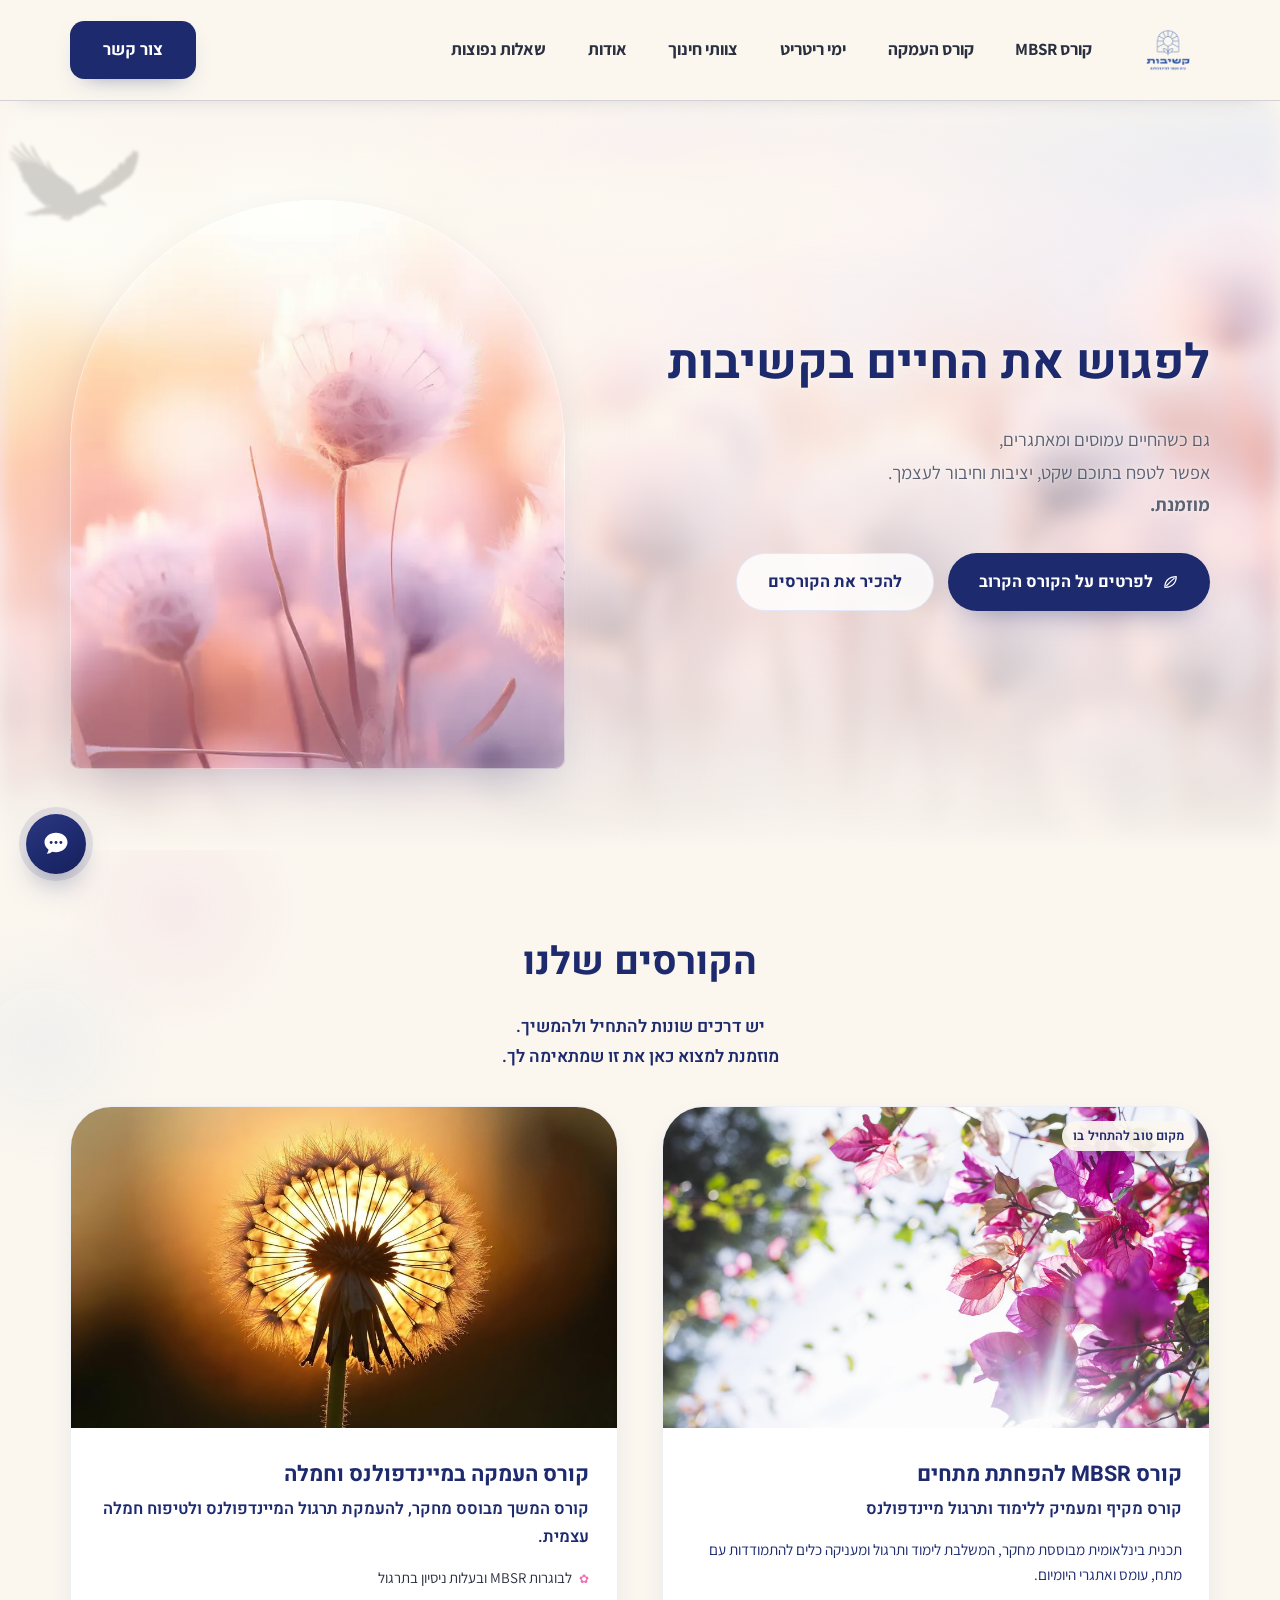
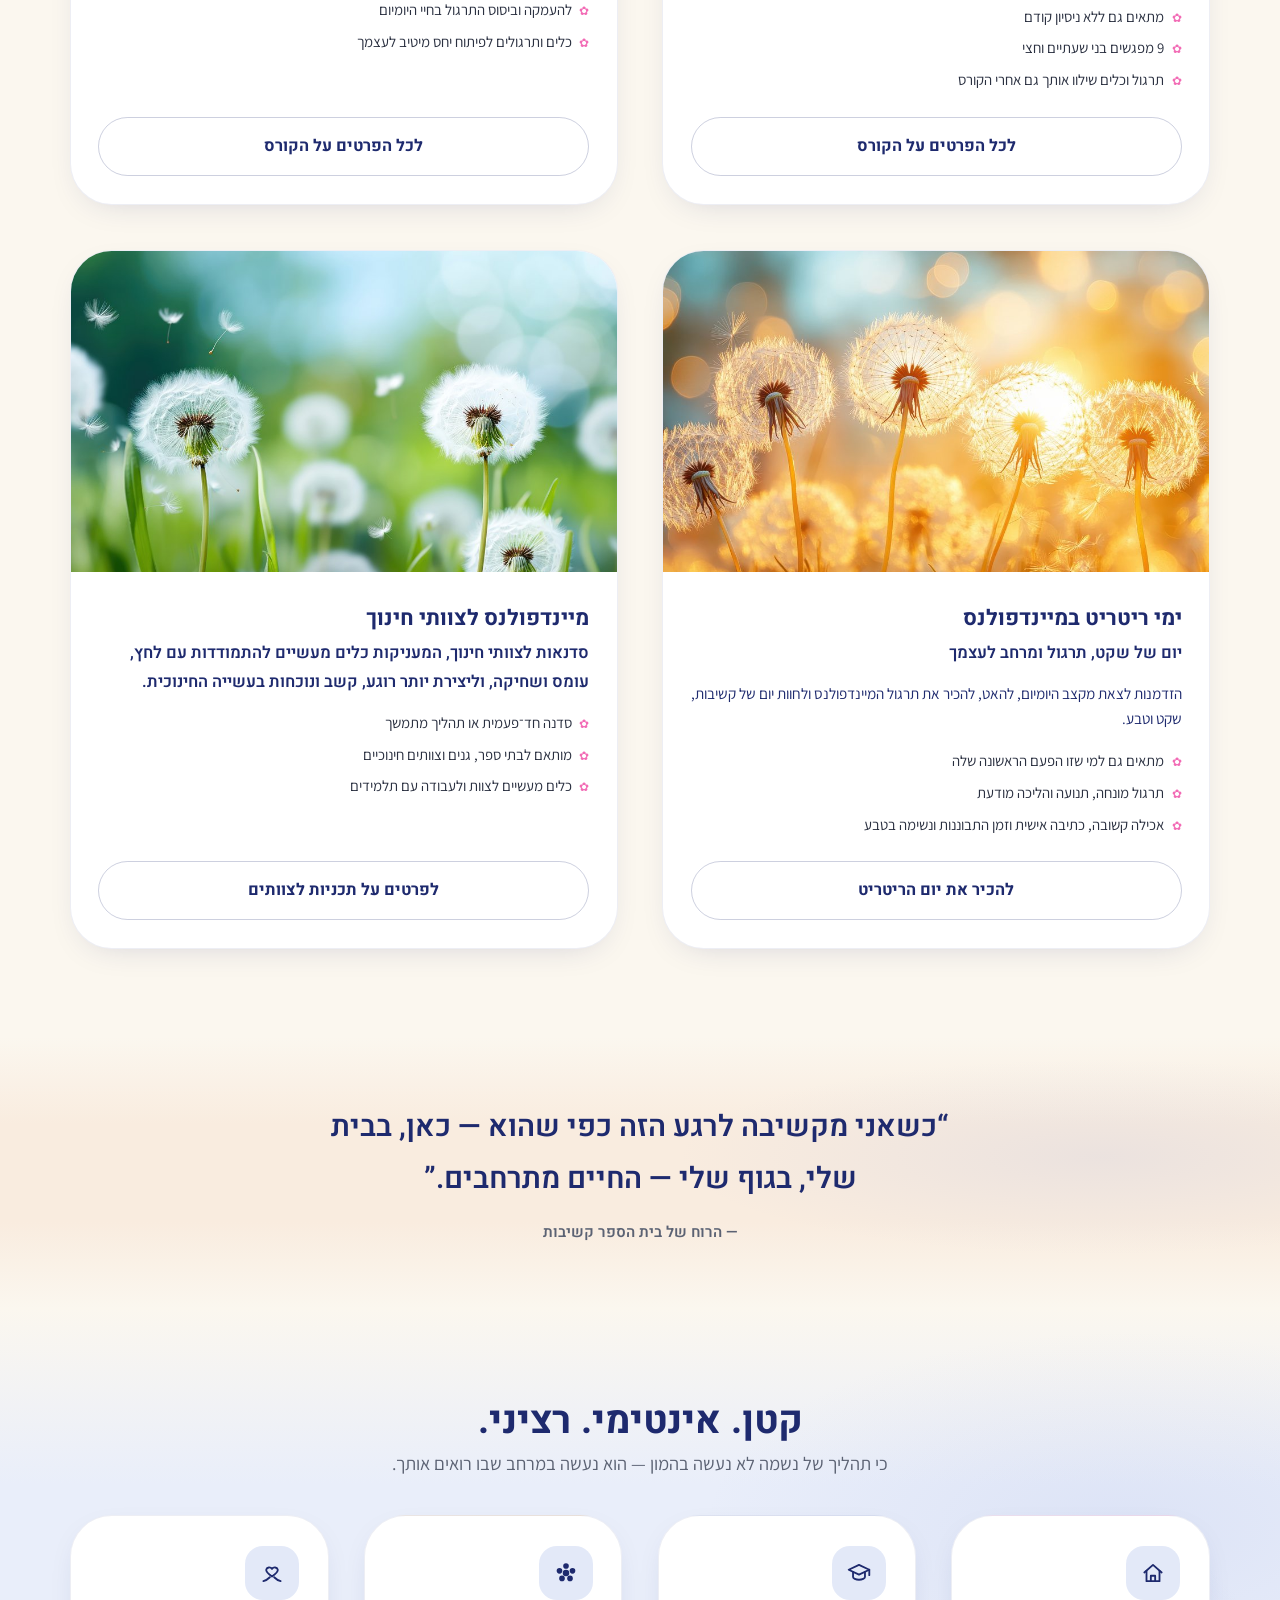
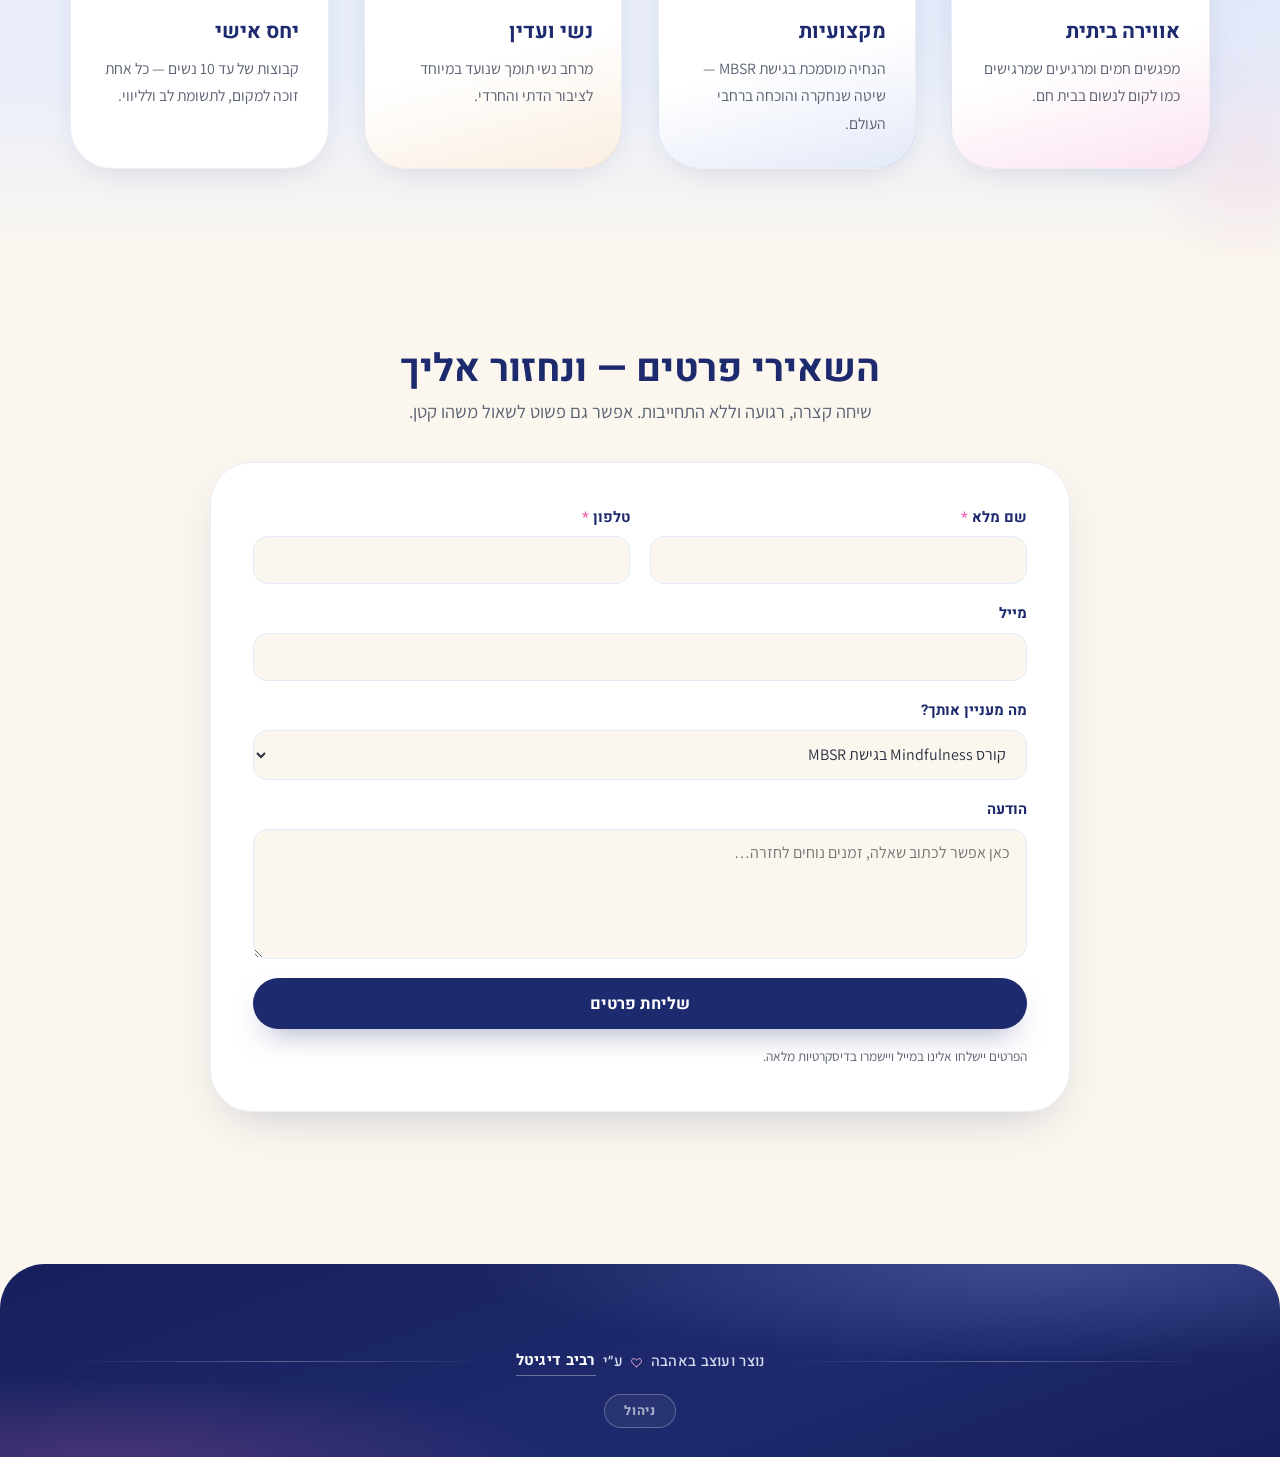
==== index.html @ 4b44c251 "Keep one bird flying across the whole site" ====
<!DOCTYPE html>
<html lang="he" dir="rtl">
<head>
  <meta charset="UTF-8">
  <meta name="viewport" content="width=device-width, initial-scale=1.0">
  <title>קשיבות | בית הספר למיינדפולנס לנשים בהנחיית יעל ברייר — קורס MBSR והעמקה</title>
  <meta name="description" content="בית הספר למיינדפולנס (Mindfulness) לנשים מהציבור הדתי והחרדי. קורס קשיבות בגישת MBSR בקבוצות בוטיק קטנות, וקורס העמקה לבוגרות. יעל ברייר, מנחת Mindfulness מוסמכת ומנחת MBSR.">
  <meta property="og:title" content="קשיבות | בית הספר למיינדפולנס לנשים">
  <meta property="og:description" content="קורס Mindfulness בגישת MBSR וקורס העמקה — קבוצות בוטיק עד 10 נשים, באווירה חמה ומקצועית.">
  <meta property="og:image" content="https://shlomoraviv.github.io/kashivut-site/assets/img/og.jpg">
  <meta property="og:type" content="website">
  <link rel="canonical" href="https://shlomoraviv.github.io/kashivut-site/">
  <meta name="author" content="יעל ברייר">
  <meta name="keywords" content="קשיבות, מיינדפולנס, mindfulness, בית ספר למיינדפולנס, מיינדפולנס לדתיות, מיינדפולנס לחרדיות, קורס MBSR, קורס קשיבות לנשים, יעל ברייר, הפחתת מתח, תרגול קשיבות, הרפיה לנשים">
  <meta name="robots" content="index, follow">
  <meta property="og:url" content="https://shlomoraviv.github.io/kashivut-site/">
  <meta property="og:site_name" content="קשיבות — בית הספר למיינדפולנס לנשים">
  <meta property="og:locale" content="he_IL">
  <meta name="twitter:card" content="summary_large_image">
  <link rel="icon" type="image/png" href="assets/img/favicon-32.png">
  <link rel="apple-touch-icon" href="assets/img/apple-touch-icon.png">
  <link rel="preconnect" href="https://fonts.googleapis.com">
  <link rel="preconnect" href="https://fonts.gstatic.com" crossorigin>
  <link href="https://fonts.googleapis.com/css2?family=Heebo:wght@400;500;700;800&family=Assistant:wght@400;500;600;700&display=swap" rel="stylesheet">
  <script src="assets/js/icons.js" defer></script>
  <script src="assets/js/landscape.js?v=c3" defer></script>
  <link rel="stylesheet" href="assets/css/style.css?v=c34">
  <link rel="stylesheet" href="assets/css/editor.css?v=c10">
  <link rel="preload" as="image" href="assets/img/hero-dreamy-1600.webp" fetchpriority="high">
  <!-- אם JS לא רץ, תצוגת ה-hero נשארת תקינה עם התמונה המטושטשת בלבד -->
  <script type="application/ld+json">
  {
    "@context": "https://schema.org",
    "@graph": [
      {
        "@type": "Person",
        "@id": "https://shlomoraviv.github.io/kashivut-site/#yael",
        "name": "יעל ברייר",
        "jobTitle": "מנחת Mindfulness מוסמכת ומנחת MBSR",
        "url": "https://shlomoraviv.github.io/kashivut-site/about.html",
        "email": "mailto:kashivut@gmail.com",
        "telephone": "+972555535964"
      },
      {
        "@type": "EducationalOrganization",
        "@id": "https://shlomoraviv.github.io/kashivut-site/#org",
        "name": "קשיבות — בית הספר למיינדפולנס לנשים",
        "url": "https://shlomoraviv.github.io/kashivut-site/",
        "logo": "https://shlomoraviv.github.io/kashivut-site/assets/img/logo-192.webp",
        "image": "https://shlomoraviv.github.io/kashivut-site/assets/img/og.jpg",
        "description": "בית הספר למיינדפולנס לנשים מהציבור הדתי והחרדי — קורסי MBSR והעמקה בהנחיית יעל ברייר.",
        "email": "kashivut@gmail.com",
        "telephone": "+972555535964",
        "founder": { "@id": "https://shlomoraviv.github.io/kashivut-site/#yael" }
      },
      {
        "@type": "WebSite",
        "url": "https://shlomoraviv.github.io/kashivut-site/",
        "name": "קשיבות — בית הספר למיינדפולנס לנשים",
        "inLanguage": "he",
        "publisher": { "@id": "https://shlomoraviv.github.io/kashivut-site/#org" }
      }
    ]
  }
  </script>
</head>
<body data-kx-page="index.html">

<header class="site-header">
  <div class="container nav-bar">
    <a class="brand" href="index.html" aria-label="קשיבות — לדף הבית">
      <img src="assets/img/logo-192.webp" alt="קשיבות — בית הספר למיינדפולנס לנשים" width="84" height="84">
    </a>
    <nav aria-label="ניווט ראשי">
      <button class="nav-toggle" aria-label="פתיחת תפריט" aria-expanded="false"><span></span></button>
      <ul class="nav-links">
        <li><a href="mbsr.html">קורס MBSR</a></li>
        <li><a href="deepening.html">קורס העמקה</a></li>
        <li><a href="retreat.html">ימי ריטריט</a></li>
        <li><a href="education.html">צוותי חינוך</a></li>
        <li><a href="about.html">אודות</a></li>
        <li><a href="faq.html">שאלות נפוצות</a></li>
        <li class="nav-cta"><a class="btn btn-primary" href="contact.html">צור קשר</a></li>
      </ul>
    </nav>
  </div>
</header>

<main>
  <!-- ===== Hero עם נוף פתיחה ===== -->
  <section class="hero has-photo" data-sky="hero">
    <div class="hero-photo" aria-hidden="true"></div>
    <div class="hero-landscape" aria-hidden="true"></div>
    <div class="hero-veil" aria-hidden="true"></div>
    <div class="breath-wrap" aria-hidden="true"><span class="breath"></span><span class="breath b2"></span></div>
    <div class="birds" aria-hidden="true"></div>
    <div class="container hero-inner">
      <div class="hero-copy">
        <h1>קשיבות<br>בית הספר למיינדפולנס</h1>
        <p class="lead">מסע של תרגול קשיבות (Mindfulness) בקבוצות בוטיק אינטימיות של עד 10 נשים — מרחב שקט, חם ומקצועי, שנועד במיוחד לנשים מהציבור הדתי והחרדי.</p>
        <div class="hero-actions">
          <a class="btn btn-primary" href="contact.html"><span data-ico="leaf"></span>מלאי פרטים ונחזור אליך</a>
          <a class="btn btn-ghost" href="#courses">לצפייה בקורסים</a>
        </div>
      </div>
      <div class="hero-visual" aria-hidden="false">
        <!-- אין תמונה כאן: המסגרת היא רק "חלון" שה-JS חושף דרכו את אותה תמונת רקע — חדה במקום מטושטשת -->
        <figure class="hero-arch" aria-hidden="true"></figure>
      </div>
    </div>
  </section>

  <!-- ===== Courses ===== -->
  <section class="section bg-white" id="courses" data-sky="shadows">
    <div class="wash w-a" aria-hidden="true"></div>
    <div class="container">
      <div class="section-head center reveal rv-float">
        <h2>הקורסים שלנו</h2>
        <div class="head-note">יש דרכים שונות להתחיל ולהמשיך.<br>מוזמנת למצוא כאן את זו שמתאימה לך.</div>
      </div>
      <div class="grid grid-2">
        <article class="course-card reveal rv-rise course-card-link" data-href="mbsr.html" tabindex="0" role="link" aria-label="קורס MBSR להפחתת מתחים — לכל הפרטים">
          <div class="course-media">
            <span class="course-badge">מקום טוב להתחיל בו</span>
            <img src="assets/img/course-mbsr-v2.jpg" alt="ענפי בוגנוויליה ורודים באור שמש רך" loading="lazy" width="960" height="624">
          </div>
          <div class="course-body">
            <h3>קורס MBSR להפחתת מתחים</h3>
            <p class="course-sub">קורס מקיף ומעמיק ללימוד ותרגול מיינדפולנס</p>
            <div class="course-note">תכנית בינלאומית מבוססת מחקר, המשלבת לימוד ותרגול ומעניקה כלים להתמודדות עם מתח, עומס ואתגרי היומיום.</div>
            <ul class="course-meta">
              <li>מתאים גם ללא ניסיון קודם</li>
              <li>9 מפגשים בני שעתיים וחצי</li>
              <li>תרגול וכלים שילוו אותך גם אחרי הקורס</li>
            </ul>
            <a class="btn btn-frame" href="mbsr.html">לכל הפרטים על הקורס</a>
          </div>
        </article>
        <article class="course-card reveal rv-rise d1 course-card-link" data-href="deepening.html" tabindex="0" role="link" aria-label="קורס העמקה במיינדפולנס וחמלה — לכל הפרטים">
          <div class="course-media">
            <img src="assets/img/course-deepening-sunset-960.jpg" alt="שן הארי באור שקיעה זהוב" loading="lazy" width="960" height="624">
          </div>
          <div class="course-body">
            <h3>קורס העמקה במיינדפולנס וחמלה</h3>
            <p class="course-sub">קורס המשך מבוסס מחקר, להעמקת תרגול המיינדפולנס ולטיפוח חמלה עצמית.</p>
            <ul class="course-meta">
              <li>לבוגרות MBSR ובעלות ניסיון בתרגול</li>
              <li>להעמקה וביסוס התרגול בחיי היומיום</li>
              <li>כלים ותרגולים לפיתוח יחס מיטיב לעצמך</li>
            </ul>
            <a class="btn btn-frame" href="deepening.html">לכל הפרטים על הקורס</a>
          </div>
        </article>
        <article class="course-card reveal rv-rise d2 course-card-link" data-href="retreat.html" tabindex="0" role="link" aria-label="ימי ריטריט במיינדפולנס — לכל הפרטים">
          <div class="course-media">
            <img src="assets/img/course-retreat-dandelion-960.jpg" alt="שדה שן הארי באור שקיעה זהוב — אווירת ריטריט" loading="lazy" width="960" height="624">
          </div>
          <div class="course-body">
            <h3>ימי ריטריט במיינדפולנס</h3>
            <p class="course-sub">יום של שקט, תרגול ומרחב לעצמך</p>
            <div class="course-note">הזדמנות לצאת מקצב היומיום, להאט, להכיר את תרגול המיינדפולנס ולחוות יום של קשיבות, שקט וטבע.</div>
            <ul class="course-meta">
              <li>מתאים גם למי שזו הפעם הראשונה שלה</li>
              <li>תרגול מונחה, תנועה והליכה מודעת</li>
              <li>אכילה קשובה, כתיבה אישית וזמן התבוננות ונשימה בטבע</li>
            </ul>
            <a class="btn btn-frame" href="retreat.html">להכיר את יום הריטריט</a>
          </div>
        </article>
        <article class="course-card reveal rv-rise d3 course-card-link" data-href="education.html" tabindex="0" role="link" aria-label="מיינדפולנס לצוותי חינוך — לכל הפרטים">
          <div class="course-media">
            <img src="assets/img/course-education.jpg" alt="שן-הארי באור רך — קשיבות לצוותי חינוך" loading="lazy" width="960" height="624">
          </div>
          <div class="course-body">
            <h3>מיינדפולנס לצוותי חינוך</h3>
            <p class="course-sub">סדנאות לצוותי חינוך, המעניקות כלים מעשיים להתמודדות עם לחץ, עומס ושחיקה, וליצירת יותר רוגע, קשב ונוכחות בעשייה החינוכית.</p>
            <ul class="course-meta">
              <li>סדנה חד־פעמית או תהליך מתמשך</li>
              <li>מותאם לבתי ספר, גנים וצוותים חינוכיים</li>
              <li>כלים מעשיים לצוות ולעבודה עם תלמידים</li>
            </ul>
            <a class="btn btn-frame" href="education.html">לפרטים על תכניות לצוותים</a>
          </div>
        </article>
      </div>
    </div>
  </section>

  <!-- ===== Quote strip ===== -->
  <section class="section quote-strip bg-green" data-petals="7">
    <div class="container reveal rv-fade">
      <blockquote>
        “כשאני מקשיבה לרגע הזה כפי שהוא — כאן, בבית שלי, בגוף שלי — החיים מתרחבים.”
        <cite>— הרוח של בית הספר קשיבות</cite>
      </blockquote>
    </div>
  </section>

  <!-- ===== Why boutique ===== -->
  <section class="section bg-lilac" data-sky="pair,shadows-few">
    <div class="wash w-b" aria-hidden="true"></div>
    <div class="container">
      <div class="section-head center reveal rv-float">
        <h2>קטן. אינטימי. רציני.</h2>
        <p class="lead">כי תהליך של נשמה לא נעשה בהמון — הוא נעשה במרחב שבו רואים אותך.</p>
      </div>
      <div class="grid grid-4">
        <div class="card tint-pink reveal rv-scale hx-pop">
          <div class="card-icon" data-ico="home"></div>
          <h3>אווירה ביתית</h3>
          <p>מפגשים חמים ומרגיעים שמרגישים כמו לקום לנשום בבית חם.</p>
        </div>
        <div class="card tint-lilac reveal rv-scale d1 hx-pop">
          <div class="card-icon" data-ico="grad"></div>
          <h3>מקצועיות</h3>
          <p>הנחיה מוסמכת בגישת MBSR — שיטה שנחקרה והוכחה ברחבי העולם.</p>
        </div>
        <div class="card tint-green reveal rv-scale d2 hx-pop">
          <div class="card-icon" data-ico="flowerSolid"></div>
          <h3>נשי ועדין</h3>
          <p>מרחב נשי תומך שנועד במיוחד לציבור הדתי והחרדי.</p>
        </div>
        <div class="card reveal rv-scale d3 hx-pop">
          <div class="card-icon" data-ico="hands"></div>
          <h3>יחס אישי</h3>
          <p>קבוצות של עד 10 נשים — כל אחת זוכה למקום, לתשומת לב ולליווי.</p>
        </div>
      </div>
    </div>
  </section>

  <!-- "מילים מהלב" — מוסתר זמנית בבקשת המשתמשת; להחזרה כשיהיו עדויות אמת
  <section class="section bg-pink" data-petals="5" data-sky="drift">
    <div class="container">
      <div class="section-head center reveal rv-float">
        <h2>מילים מהלב</h2>
      </div>
      <div class="grid grid-3">
        <figure class="testimonial reveal">
          <p>“המפגשים היו נקודת הנשימה שלי בשבוע. בפעם הראשונה הרגשתי שיש מקום רק בשבילי.”</p>
          <footer>
            <span class="avatar" aria-hidden="true">ר</span>
            <figcaption class="who"><b>ר׳ (טקסט להחלפה)</b>בוגרת קורס MBSR</figcaption>
          </footer>
        </figure>
        <figure class="testimonial reveal d1">
          <p>“פחדתי שזה יהיה רחוק מהעולם שלי — וקיבלתי משהו כל כך טבעי, מחובר ומכבד את דרכי.”</p>
          <footer>
            <span class="avatar" aria-hidden="true">מ</span>
            <figcaption class="who"><b>מ׳ (טקסט להחלפה)</b>בוגרת קורס MBSR</figcaption>
          </footer>
        </figure>
        <figure class="testimonial reveal d2">
          <p>“קורס ההעמקה נתן לי להמשיך לתרגל באמת — עם בנות שנשארות בלב, וברגישות שגורמת לי לחזור.”</p>
          <footer>
            <span class="avatar" aria-hidden="true">ש</span>
            <figcaption class="who"><b>ש׳ (טקסט להחלפה)</b>בוגרת קורס העמקה</figcaption>
          </footer>
        </figure>
      </div>
      <p style="text-align:center; margin-top:1.6rem; font-size:.85rem; color:var(--muted); position:relative; z-index:2;">* העדויות לתצוגה בלבד — יוחלפו בהמשך בעדויות אמיתיות של משתתפות.</p>
    </div>
  </section>
  -->

</main>

<footer class="site-footer bg-deep">
  <div class="container">
    <div class="footer-credit">
      <span class="fc-line" aria-hidden="true"></span>
      <span class="fc-text">נוצר ועוצב באהבה <span data-ico="heart"></span> ע״י <a href="https://shlomoraviv.github.io/Raviv-Digital/" target="_blank" rel="noopener">רביב דיגיטל</a></span>
      <span class="fc-line" aria-hidden="true"></span>
    </div>
  </div>
</footer>  <script src="assets/js/site.js?v=c28"></script>
<script src="assets/js/editor.js?v=c10"></script>
</body>
</html>
---- assets/css/style.css ----
/* ============================================================
   קשיבות — בית הספר למיינדפולנס לנשים
   Design system: warm, botanical, feminine, professional.
   Palette pulled from brand assets.
   ============================================================ */

:root {
  /* Brand colors (sampled from logo + banner) */
  /* צבע המותג היחיד — כל הכחולים באתר נגזרים ממנו */
  --blue: #1e2a6e;
  --blue-deep: #17205c;
  --blue-ink: #1e2a6e;
  --ink: #2a3040;
  --muted: #5b6273;
  /* פלטת 3 צבעי יסוד: כחול כהה, ורוד, שמנת. הווריאציות הן גוונים שקופים של השלושה בלבד */
  --lilac: #8fa1de;          /* כחול רך — גוון של הכחול */
  --lilac-soft: #e3e9f8;     /* שמנת-כחול בהיר */
  --pink: #f2b7dc;
  --pink-soft: #fbe3f2;
  --pink-petal: #f7cfe6;
  --pink-hot: #f26bb5;
  --green: #e8b7cf;          /* ורוד מעושן (החלפת הירוק) */
  --green-soft: #faeee0;     /* שמנת חמימה */
  --green-bright: #cdd8f3;   /* כחול בהיר */
  --cream: #fbf7ef;
  --white: #ffffff;

  --radius-lg: 2.6rem;
  --radius-md: 1.6rem;
  --radius-sm: .9rem;

  --shadow-soft: 0 18px 50px -22px rgba(30, 42, 110, .3);
  --shadow-card: 0 10px 34px -18px rgba(30, 42, 110, .25);

  --font-head: "Heebo", "Assistant", sans-serif;
  --font-body: "Assistant", "Heebo", sans-serif;

  --container: 1140px;
  --nav-h: 100px;
}

* { margin: 0; padding: 0; box-sizing: border-box; }

html {
  scroll-behavior: smooth;
  scroll-padding-top: calc(var(--nav-h) + 12px);
}

body {
  font-family: var(--font-body);
  color: var(--ink);
  background: var(--cream);
  line-height: 1.75;
  font-size: 1.0625rem;
  overflow-x: hidden;
  -webkit-font-smoothing: antialiased;
}

img { max-width: 100%; display: block; }

h1, h2, h3, h4 {
  font-family: var(--font-head);
  color: var(--blue-ink);
  line-height: 1.3;
  font-weight: 700;
}

h1 { font-size: clamp(2.1rem, 5.4vw, 3.4rem); }
h2 { font-size: clamp(1.65rem, 3.6vw, 2.4rem); }
h3 { font-size: 1.3rem; }

p { margin-bottom: 1em; }
p:last-child { margin-bottom: 0; }

a { color: var(--blue); text-decoration: none; transition: color .25s ease; }
a:hover { color: var(--pink-hot); }

ul.plain { list-style: none; }
ul.plain li { position: relative; padding-right: 1.7em; margin-bottom: .55em; }
ul.plain li::before {
  content: "❀";
  position: absolute; right: 0; top: 0;
  color: var(--pink-hot);
  font-size: .95em;
}

.container {
  width: min(var(--container), calc(100% - 2.5rem));
  margin-inline: auto;
  position: relative;
  z-index: 2;
}

.section { padding: clamp(3.2rem, 7vw, 5.5rem) 0; position: relative; overflow: hidden; }
.section-head { max-width: 640px; margin-bottom: 2.2rem; }
.section-head.center { margin-inline: auto; text-align: center; }

.lead { font-size: 1.15rem; color: var(--muted); }
.section.on-dark .lead { color: #e8ecff; }

/* משפט קצר מתחת לכותרת המקטע — טקסט פתוח, בלי מלבן */
.head-note {
  display: block;
  max-width: 32em;
  margin: 1.5rem auto 0;
  color: var(--blue-ink);
  font-family: var(--font-head);
  font-weight: 600;
  font-size: 1.08rem;
  line-height: 1.7;
}

/* ---------------- Buttons ---------------- */
.btn {
  display: inline-flex; align-items: center; justify-content: center; gap: .55em;
  font-family: var(--font-head);
  font-weight: 700; font-size: 1.02rem;
  padding: .85em 1.9em;
  border-radius: 999px;
  border: none; cursor: pointer;
  transition: transform .3s ease, box-shadow .3s ease, background .3s ease, color .3s ease;
}
.btn-primary {
  background: var(--blue);
  color: #fff;
  box-shadow: 0 14px 30px -14px rgba(30, 42, 110, .5);
}
.btn-primary:hover { background: var(--blue-deep); color: #fff; transform: translateY(-2px); }
.btn-ghost {
  background: rgba(255, 255, 255, .82);
  color: var(--blue-ink);
  border: 1.5px solid var(--lilac-soft);
}
.btn-ghost:hover { border-color: var(--pink); color: var(--blue-ink); transform: translateY(-2px); }
/* כפתור מסגרת שקופה — רקע שקוף עם מסגרת כחולה עדינה (כרטיסי הקורסים) */
.btn-frame {
  background: transparent;
  color: var(--blue-ink);
  border: 1.5px solid rgba(30, 42, 110, .22);
}
.btn-frame:hover {
  background: rgba(30, 42, 110, .06);
  border-color: rgba(30, 42, 110, .42);
  color: var(--blue-ink);
  transform: translateY(-2px);
}
.btn-white { background: #fff; color: var(--blue-ink); }
.btn-white:hover { transform: translateY(-2px); color: var(--blue-deep); }
.btn-outline-light {
  background: transparent; color: #fff;
  border: 1.5px solid rgba(255, 255, 255, .65);
}
.btn-outline-light:hover { background: rgba(255, 255, 255, .12); color: #fff; }

/* ---------------- Header / Nav ---------------- */
.site-header {
  position: sticky; top: 0; z-index: 50;
  background: rgba(251, 247, 239, .9);
  backdrop-filter: blur(14px);
  -webkit-backdrop-filter: blur(14px);
  border-bottom: 1px solid rgba(30, 42, 110, .18);
  box-shadow: 0 10px 26px -20px rgba(30, 42, 110, .35);
}
.nav-bar {
  height: var(--nav-h);
  display: flex; align-items: center; justify-content: space-between; gap: 1rem;
}
/* הניווט תופס את כל הרוחב הפנוי — הקישורים צמודים ללוגו מימין, כפתור "צור קשר" נדחק לקצה השמאלי */
.nav-bar > nav { flex: 1; }
/* הלוגו בלבד — בלי טקסט — והוא משמש כקישור לדף הבית */
.brand { display: flex; align-items: center; }
.brand img { width: 84px; height: 84px; object-fit: contain; transition: transform .25s ease; }
.brand:hover img { transform: scale(1.05); }

.nav-links { display: flex; align-items: center; gap: .35rem; list-style: none; width: 100%; }
.nav-links a {
  display: block; padding: .6em 1.05em;
  font-weight: 700; font-size: 1.07rem;
  color: var(--ink);
  border-radius: 999px;
  transition: background .25s ease, color .25s ease;
}
.nav-links a:hover { background: var(--pink-soft); color: var(--blue-ink); }
.nav-links a.active { background: var(--blue); color: #fff; }
.nav-cta { margin-inline-start: auto; }
/* כפתור צור קשר — פינה מעוגלת קלות במקום גלולה מלאה */
.nav-cta .btn { border-radius: var(--radius-sm); padding: .85em 1.95em; font-size: 1.05rem; }
/* "צור קשר" — תמיד בכחול הכהה של האתר עם כיתוב לבן, גם במעבר עכבר */
.nav-cta .btn-primary, .nav-cta .btn-primary:hover {
  background: var(--blue);
  color: #fff;
}
.nav-cta .btn-primary { box-shadow: 0 10px 24px -14px rgba(30, 42, 110, .55); }
.nav-cta .btn-primary:hover { box-shadow: 0 16px 28px -14px rgba(30, 42, 110, .6); }

.nav-toggle {
  display: none;
  background: none; border: none; cursor: pointer;
  width: 44px; height: 44px;
  border-radius: 12px;
  position: relative;
}
.nav-toggle span, .nav-toggle span::before, .nav-toggle span::after {
  content: ""; position: absolute; right: 10px; left: 10px; height: 2.5px;
  background: var(--blue-ink); border-radius: 2px;
  transition: transform .3s ease, opacity .3s ease;
}
.nav-toggle span { top: 50%; margin-top: -1.25px; }
.nav-toggle span::before { top: -8px; }
.nav-toggle span::after { top: 8px; }
.nav-toggle.open span { background: transparent; }
.nav-toggle.open span::before { transform: translateY(8px) rotate(45deg); }
.nav-toggle.open span::after { transform: translateY(-8px) rotate(-45deg); }

/* ---------------- Hero ---------------- */
.hero {
  position: relative;
  padding: clamp(3.4rem, 8vw, 6.5rem) 0 clamp(3.8rem, 8vw, 6.8rem);
  background:
    radial-gradient(58% 68% at 82% 12%, rgba(185, 167, 230, .35), transparent 70%),
    radial-gradient(50% 60% at 10% 90%, rgba(242, 183, 220, .4), transparent 70%),
    linear-gradient(160deg, #f9f1e3 0%, #fdeef7 55%, #f3f0fd 100%);
  overflow: hidden;
}
.hero-inner {
  display: grid;
  grid-template-columns: 1.08fr .92fr;
  gap: clamp(2rem, 5vw, 4.2rem);
  align-items: center;
}
.hero h1 { margin-bottom: .6em; }
.hero h1 em { font-style: normal; color: var(--pink-hot); }
.hero .lead { margin-bottom: 1.8em; max-width: 34em; }
.hero-actions { display: flex; flex-wrap: wrap; gap: .9rem; margin-bottom: 1.6rem; }


.hero-visual { position: relative; z-index: 2; }
.hero-arch {
  border-radius: 999px 999px var(--radius-lg) var(--radius-lg);
  overflow: hidden;
  box-shadow: var(--shadow-soft);
  position: relative;
  z-index: 2;
}
.hero-arch { aspect-ratio: 4 / 4.6; }
.hero-arch img { width: 100%; height: 100%; object-fit: cover; }
.hero-arch::after {
  content: ""; position: absolute; inset: 0;
  background: linear-gradient(180deg, rgba(255,255,255,0) 78%, rgba(251,247,239,.28) 100%);
}
/* מסגרת זכוכית עדינה סביב החלון החד */
.hero-arch::before {
  content: ""; position: absolute; inset: 0; z-index: 3;
  border-radius: inherit;
  box-shadow: inset 0 0 0 1px rgba(255,255,255,.42), inset 0 2px 18px rgba(255,255,255,.28);
  pointer-events: none;
}

/* ---------------- Cards ---------------- */
.grid { display: grid; gap: 2.2rem; }
.grid-2 { grid-template-columns: repeat(2, 1fr); }
.grid-3 { grid-template-columns: repeat(3, 1fr); }
.grid-4 { grid-template-columns: repeat(4, 1fr); }
/* מרווח נדיב במיוחד בין כרטיסי הקורסים בעמוד הבית */
#courses .grid { gap: 2.8rem; }

.card {
  background: #fff;
  border-radius: var(--radius-lg);
  padding: 1.9rem 1.8rem;
  box-shadow: var(--shadow-card);
  border: 1px solid rgba(30, 42, 110, .08);
  position: relative;
  overflow: hidden;
  transition: transform .35s ease, box-shadow .35s ease;
}
.card:hover { transform: translateY(-4px); box-shadow: var(--shadow-soft); }

/* אנימציית hover אחידה לכל כרטיסי "למה קשיבות?" — אותה תנועה בכל כרטיס */
.hx-pop { transition: transform .45s cubic-bezier(.34,1.56,.64,1), box-shadow .45s ease; }
.hx-pop:hover {
  transform: translateY(-10px) scale(1.02);
  box-shadow: 0 24px 46px -16px rgba(30, 42, 110, .3);
}
/* כתם ורוד מתרחב מן המרכז */
.hx-pop::before {
  content: ""; position: absolute; inset: 0;
  background: radial-gradient(circle at 50% 68%, rgba(242,183,220,.5), transparent 62%);
  opacity: 0; transition: opacity .5s ease;
  pointer-events: none;
}
.hx-pop:hover::before { opacity: 1; }
/* האייקון קופץ בעדינות */
.hx-pop:hover .card-icon { animation: hxBounce .9s cubic-bezier(.28,.84,.42,1) infinite; }
@keyframes hxBounce { 0%, 100% { transform: translateY(0); } 50% { transform: translateY(-9px); } }
.card .card-icon {
  width: 54px; height: 54px;
  display: grid; place-items: center;
  font-size: 1.5rem;
  border-radius: 18px;
  margin-bottom: 1.1rem;
  background: var(--lilac-soft);
}
.card h3 { margin-bottom: .5em; }
.card p { color: var(--muted); font-size: .98rem; }

.card.tint-pink { background: linear-gradient(165deg, #fff 55%, var(--pink-soft)); }
.card.tint-lilac { background: linear-gradient(165deg, #fff 55%, var(--lilac-soft)); }
.card.tint-green { background: linear-gradient(165deg, #fff 55%, var(--green-soft)); }

/* Course cards */
.course-card {
  display: flex; flex-direction: column;
  background: #fff;
  border-radius: var(--radius-lg);
  overflow: hidden;
  box-shadow: var(--shadow-card);
  border: 1px solid rgba(30, 42, 110, .08);
  transition: transform .35s ease, box-shadow .35s ease;
}
.course-card:hover { transform: translateY(-5px); box-shadow: var(--shadow-soft); }
.course-media { position: relative; aspect-ratio: 16 / 9.4; overflow: hidden; }
.course-media img { width: 100%; height: 100%; object-fit: cover; transition: transform 6s ease; }
.course-card:hover .course-media img { transform: scale(1.06); }
/* כרטיס לחיץ: כל הכרטיס לחיץ — תחושת לחיצה פיזית בלחיצה ומסגרת מיקוד בניווט מקלדת */
.course-card-link { cursor: pointer; -webkit-tap-highlight-color: transparent; }
.course-card-link:active { transform: translateY(1px) scale(.975); box-shadow: var(--shadow-card); transition-duration: .09s; }
.course-card-link:focus-visible { outline: 3px solid var(--pink-hot); outline-offset: 3px; }
.course-body { padding: 2.05rem 1.7rem 1.8rem; display: flex; flex-direction: column; flex: 1; }
.course-body h3 { font-size: 1.35rem; margin-bottom: .4em; }
.course-body > p { color: var(--muted); font-size: .97rem; margin-bottom: 1em; }
/* כותרת משנה בכרטיס קורס — שורת פתיחה קטנה מתחת לכותרת */
.course-body > p.course-sub {
  color: var(--blue-ink);
  font-family: var(--font-head);
  font-weight: 600;
  font-size: 1.03rem;
  margin: -.15em 0 .8em;
}
/* טקסט תיאור בתוך כרטיס הקורס — בלי מלבן */
.course-note {
  margin: 0 0 1.1em;
  color: var(--blue-ink);
  font-size: .95rem;
  line-height: 1.65;
}
/* תווית קטנה ועדינה מעל תמונת הכרטיס */
.course-badge {
  position: absolute;
  top: .85rem;
  inset-inline-start: .85rem;
  z-index: 2;
  padding: .32em .85em;
  border-radius: 999px;
  background: rgba(251, 247, 239, .93);
  color: var(--blue-ink);
  font-family: var(--font-head);
  font-weight: 600;
  font-size: .8rem;
  letter-spacing: .01em;
  box-shadow: 0 8px 18px -10px rgba(23, 32, 92, .55);
}
.course-meta { list-style: none; margin: 0 0 1.4em; display: grid; gap: .35em; }
.course-meta li { display: flex; gap: .5em; align-items: baseline; font-size: .93rem; color: var(--ink); }
.course-meta li::before { content: "✿"; color: var(--pink-hot); font-size: .8em; }
.course-body .btn { margin-top: auto; }

/* ---------------- Backgrounds (variety between sections) ---------------- */
.bg-cream { background: var(--cream); }
.bg-white { background: var(--cream); }
/* כל רקע בהיר נפתח ונסגר בשמנת — כך כל שני אזורים נפגשים באותו צבע והמעבר חלק */
.bg-green {
  background:
    radial-gradient(46% 50% at 86% 44%, rgba(143, 161, 222, .13), transparent 72%),
    linear-gradient(180deg, #fbf7ef 0%, #f9ecdf 32%, #f9ecdf 68%, #fbf7ef 100%);
}
.bg-pink {
  background:
    radial-gradient(46% 50% at 12% 50%, rgba(242, 107, 181, .13), transparent 72%),
    linear-gradient(180deg, #fbf7ef 0%, #fbe3f2 32%, #fbe3f2 68%, #fbf7ef 100%);
}
.bg-lilac {
  background:
    radial-gradient(46% 50% at 88% 40%, rgba(143, 161, 222, .14), transparent 72%),
    linear-gradient(180deg, #fbf7ef 0%, #e9eefa 32%, #e9eefa 68%, #fbf7ef 100%);
}
.bg-deep {
  background:
    radial-gradient(60% 70% at 80% 0%, rgba(143, 161, 222, .28), transparent 72%),
    radial-gradient(50% 60% at 8% 100%, rgba(242, 107, 181, .2), transparent 70%),
    linear-gradient(160deg, var(--blue-deep) 0%, var(--blue-ink) 60%, #17205c 100%);
  color: #eef1ff;
}
.bg-deep h2, .bg-deep h3 { color: #fff; }
.bg-deep p { color: #dde4ff; }

/* Washes: soft floating color-blur textures (פלטה בלבד) */
.wash {
  position: absolute; z-index: 0; pointer-events: none;
  background-size: cover; background-position: center;
  opacity: .5;
  border-radius: 40% 60% 55% 45% / 50% 45% 55% 50%;
  filter: saturate(.9);
  animation: washFloat 34s ease-in-out infinite alternate;
  will-change: transform;
}
.wash.w-a {
  background:
    radial-gradient(closest-side at 62% 38%, rgba(242,183,220,.5), transparent 72%),
    radial-gradient(closest-side at 34% 66%, rgba(205,216,243,.55), transparent 76%);
}
.wash.w-b {
  background:
    radial-gradient(closest-side at 40% 42%, rgba(205,216,243,.55), transparent 74%),
    radial-gradient(closest-side at 66% 62%, rgba(242,183,220,.45), transparent 76%);
}
.wash.w-a { width: 480px; height: 480px; top: -160px; inset-inline-end: -120px; opacity: .38; }
.wash.w-b { width: 420px; height: 420px; bottom: -140px; inset-inline-start: -110px; animation-duration: 44s; }
@keyframes washFloat {
  from { transform: translate3d(0, 0, 0) rotate(0deg); }
  to { transform: translate3d(2.5%, 3.5%, 0) rotate(4deg); }
}

/* ---------------- Quote strip ---------------- */
.quote-strip {
  position: relative;
  text-align: center;
  padding: clamp(2.6rem, 6vw, 4rem) 0;
  overflow: hidden;
}
.quote-strip > .container { position: relative; z-index: 1; }

.quote-strip blockquote {
  font-family: var(--font-head);
  font-size: clamp(1.3rem, 2.8vw, 1.85rem);
  font-weight: 600;
  color: var(--blue-ink);
  max-width: 22em;
  margin-inline: auto;
  position: relative; z-index: 2;
}
.quote-strip cite {
  display: block; margin-top: .9em;
  font-style: normal; font-size: .95rem; color: var(--muted);
}

/* ---------------- Testimonials ---------------- */
.testimonial {
  background: rgba(255, 255, 255, .92);
  border-radius: var(--radius-lg);
  padding: 1.7rem 1.7rem 1.5rem;
  box-shadow: var(--shadow-card);
  display: flex; flex-direction: column; gap: 1rem;
  position: relative;
}
.testimonial::before {
  content: "”";
  position: absolute; top: -6px; inset-inline-end: 22px;
  font-family: var(--font-head);
  font-size: 4.6rem; line-height: 1;
  color: var(--pink-petal);
}
.testimonial p { color: var(--ink); font-size: .99rem; }
.testimonial footer { display: flex; align-items: center; gap: .7em; }
.testimonial .avatar {
  width: 42px; height: 42px; border-radius: 50%;
  display: grid; place-items: center;
  background: var(--lilac-soft);
  color: var(--blue-ink); font-weight: 800; font-family: var(--font-head);
}
.testimonial .who { font-size: .88rem; color: var(--muted); line-height: 1.45; }
.testimonial .who b { display: block; color: var(--blue-ink); font-size: .95rem; }

/* ---------------- Steps ---------------- */
.steps { counter-reset: step; }
.step {
  position: relative;
  background: rgba(255, 255, 255, .9);
  border-radius: var(--radius-md);
  padding: 1.5rem 1.4rem 1.4rem;
  box-shadow: var(--shadow-card);
}
.step::before {
  counter-increment: step;
  content: counter(step);
  display: grid; place-items: center;
  width: 42px; height: 42px;
  border-radius: 50%;
  background: var(--blue);
  color: #fff; font-weight: 800; font-family: var(--font-head);
  margin-bottom: .9rem;
}
.step h3 { font-size: 1.12rem; margin-bottom: .4em; }
.step p { font-size: .95rem; color: var(--muted); }

/* ---------------- Accordion (FAQ) ---------------- */
.faq-list { display: grid; gap: .9rem; max-width: 820px; margin-inline: auto; }
.faq-item {
  background: #fff;
  border-radius: var(--radius-md);
  box-shadow: var(--shadow-card);
  overflow: hidden;
  border: 1px solid rgba(30, 42, 110, .07);
}
.faq-item summary {
  list-style: none; cursor: pointer;
  display: flex; justify-content: space-between; align-items: center; gap: 1rem;
  padding: 1.1rem 1.5rem;
  font-family: var(--font-head); font-weight: 700; font-size: 1.06rem;
  color: var(--blue-ink);
}
.faq-item summary::-webkit-details-marker { display: none; }
.faq-item summary::after {
  content: "+";
  font-size: 1.5rem; font-weight: 400;
  color: var(--pink-hot);
  transition: transform .3s ease;
  flex-shrink: 0;
}
.faq-item[open] summary::after { transform: rotate(45deg); }
.faq-item .faq-body { padding: 0 1.5rem 1.3rem; color: var(--muted); }

/* ---------------- Page hero (inner pages) ---------------- */
.page-hero {
  position: relative;
  padding: clamp(2.8rem, 6vw, 4.6rem) 0 clamp(2.6rem, 5vw, 4rem);
  overflow: hidden;
}
.page-hero h1 { margin-bottom: .35em; }
.page-hero .lead { max-width: 40em; }
.crumbs { font-size: .86rem; color: var(--muted); margin-bottom: 1.4rem; display: flex; gap: .45em; flex-wrap: wrap; }
.crumbs a { color: var(--muted); }
.crumbs a:hover { color: var(--blue); }

/* ---------------- Feature split ---------------- */
.split {
  display: grid;
  grid-template-columns: 1fr 1fr;
  gap: clamp(1.8rem, 4.5vw, 4rem);
  align-items: center;
}
.split-media {
  border-radius: var(--radius-lg);
  overflow: hidden;
  box-shadow: var(--shadow-soft);
  position: relative;
}
.split-media img { width: 100%; height: 100%; object-fit: cover; }
.split-media.tall { aspect-ratio: 4 / 4.6; }
.split-media.arch { border-radius: 999px 999px var(--radius-lg) var(--radius-lg); }

.checklist { list-style: none; display: grid; gap: .7em; margin-top: 1.2em; }
.checklist li { display: flex; gap: .65em; align-items: baseline; }
.checklist li::before { content: "❀"; color: var(--pink-hot); }

/* ---------------- Table (course details) ---------------- */
.details-table {
  width: 100%;
  border-collapse: separate; border-spacing: 0;
  background: #fff;
  border-radius: var(--radius-md);
  overflow: hidden;
  box-shadow: var(--shadow-card);
  font-size: .98rem;
}
.details-table th, .details-table td {
  padding: .85rem 1.3rem;
  text-align: right;
  border-bottom: 1px solid rgba(30, 42, 110, .08);
}
.details-table tr:last-child th, .details-table tr:last-child td { border-bottom: none; }
.details-table th {
  width: 38%;
  font-family: var(--font-head);
  color: var(--blue-ink);
  background: linear-gradient(180deg, #fff, var(--cream));
  font-size: .95rem;
}

/* ---------------- CTA band ---------------- */
.cta-band {
  position: relative;
  border-radius: var(--radius-lg);
  padding: clamp(2rem, 5vw, 3.4rem);
  text-align: center;
  overflow: hidden;
}
.cta-band h2 { margin-bottom: .4em; }
.cta-band p { max-width: 34em; margin-inline: auto; margin-bottom: 1.6em; }

/* ---------------- Forms ---------------- */
.form-card {
  background: #fff;
  border-radius: var(--radius-lg);
  box-shadow: var(--shadow-soft);
  padding: clamp(1.6rem, 4vw, 2.6rem);
  border: 1px solid rgba(30, 42, 110, .08);
  position: relative; z-index: 2;
}
.form-grid { display: grid; grid-template-columns: 1fr 1fr; gap: 1.1rem 1.2rem; }
.field { display: flex; flex-direction: column; gap: .35rem; }
.field.full { grid-column: 1 / -1; }
.field label { font-weight: 700; font-size: .92rem; color: var(--blue-ink); font-family: var(--font-head); }
.field label .req { color: var(--pink-hot); }
.field input, .field select, .field textarea {
  font-family: var(--font-body);
  font-size: 1rem;
  color: var(--ink);
  padding: .78em 1em;
  border-radius: var(--radius-sm);
  border: 1.5px solid var(--lilac-soft);
  background: var(--cream);
  transition: border-color .25s ease, box-shadow .25s ease, background .25s ease;
  width: 100%;
}
.field textarea { min-height: 130px; resize: vertical; }
.field input:focus, .field select:focus, .field textarea:focus {
  outline: none;
  border-color: var(--lilac);
  background: #fff;
  box-shadow: 0 0 0 4px rgba(143, 161, 222, .25);
}
.form-note { font-size: .84rem; color: var(--muted); margin-top: 1rem; }
.form-status {
  display: none;
  margin-top: 1.1rem;
  padding: .9em 1.2em;
  border-radius: var(--radius-sm);
  font-weight: 600; font-size: .95rem;
}
.form-status.ok { display: block; background: var(--green-soft); color: var(--blue-ink); border: 1px solid #c9d4f2; }
.form-status.err { display: block; background: var(--pink-soft); color: #8f2059; border: 1px solid #f3c1de; }

/* ---------------- Contact layout ---------------- */
.contact-grid {
  display: grid;
  grid-template-columns: .9fr 1.1fr;
  gap: clamp(1.6rem, 4vw, 3.4rem);
  align-items: start;
}
.contact-side .card { margin-bottom: 1.2rem; }
.contact-line { display: flex; gap: .8em; align-items: center; font-weight: 600; color: var(--blue-ink); }
.contact-line .ico {
  width: 44px; height: 44px; flex-shrink: 0;
  display: grid; place-items: center;
  background: var(--lilac-soft); border-radius: 14px; font-size: 1.2rem;
}
.contact-line a { direction: ltr; unicode-bidi: embed; }

/* ---------------- Footer ---------------- */
.site-footer {
  position: relative;
  margin-top: 4rem;
  border-radius: 2.8rem 2.8rem 0 0;
  padding: clamp(2.4rem, 5vw, 3.6rem) 0 1.6rem;
  color: #dfe6ff;
  overflow: hidden;
}
.site-footer .container { position: relative; z-index: 2; }
.footer-grid {
  display: grid;
  grid-template-columns: 1.2fr 1fr 1fr;
  gap: 2rem;
  padding-bottom: 2rem;
  border-bottom: 1px solid rgba(255, 255, 255, .16);
}
.site-footer h4 { color: #fff; font-size: 1.02rem; margin-bottom: .9em; }
.site-footer ul { list-style: none; display: grid; gap: .45em; }
.site-footer a { color: #dfe6ff; font-size: .95rem; }
.site-footer a:hover { color: #fff; }
.footer-brand img { width: 58px; height: 58px; margin-bottom: .8rem; }
.footer-brand p { color: #c9d3f5; font-size: .93rem; max-width: 30em; }
.footer-credit {
  display: flex; align-items: center; gap: 1.4rem;
  padding-top: 1.6rem;
}
.fc-line {
  flex: 1; height: 1px;
  background: linear-gradient(90deg, transparent, rgba(255, 255, 255, .28), transparent);
}
.fc-text {
  display: inline-flex; align-items: center; gap: .5em;
  font-family: var(--font-head);
  font-size: .92rem; font-weight: 500;
  letter-spacing: .02em;
  color: rgba(233, 238, 255, .92);
  white-space: nowrap;
}
.fc-text .ico { width: 13px; height: 13px; color: var(--pink); }
.fc-text a {
  color: #fff; font-weight: 700;
  padding-bottom: 2px;
  border-bottom: 1px solid rgba(255, 255, 255, .35);
  transition: border-color .25s ease, color .25s ease;
}
.fc-text a:hover { color: var(--pink-petal); border-color: var(--pink-petal); }
@media (max-width: 560px) {
  .footer-credit { gap: .9rem; }
  .fc-text { font-size: .82rem; white-space: normal; text-align: center; }
}

/* ---------------- Gentle scroll reveal ---------------- */
.reveal {
  opacity: 0;
  transform: translate3d(0, 26px, 0);
  transition: opacity 1.2s cubic-bezier(.22,.61,.36,1), transform 1.2s cubic-bezier(.22,.61,.36,1);
}
.reveal.in { opacity: 1; transform: none; }
.reveal.d1 { transition-delay: .12s; }
.reveal.d2 { transition-delay: .24s; }
.reveal.d3 { transition-delay: .36s; }

/* ---------------- שמיים: ציפורים וצללי ציפורים ---------------- */
.birds { position: absolute; inset: 0; overflow: hidden; pointer-events: none; z-index: 1; }
.site-bird-layer {
  position: fixed;
  top: calc(var(--nav-h) + 6px);
  right: 0;
  bottom: auto;
  left: 0;
  height: clamp(118px, 18vh, 170px);
  overflow: hidden;
  pointer-events: none;
  z-index: 1;
}
/* כל דמות יכולה לקבל צבע (--tint), שקיפות (--o), מסלול (--path),
   משך (--dur), השהיה (--delay), גודל (--size), קצב כנפיים (--flap)
   וכיוון הדמות עצמה (--dir) */
.sky-item {
  position: absolute;
  left: 0;
  color: var(--tint, #8f9fe0);
  opacity: var(--o, .5);
  will-change: transform;
  animation: var(--path, fly) var(--dur, 60s) var(--ease, linear) infinite;
  animation-delay: var(--delay, 0s);
}
.sky-item svg { display: block; width: 100%; height: auto; overflow: visible; }
.sky-item .wl, .sky-item .wr, .sky-item .wo { transform-box: view-box; }
/* כנפיים מנופפות — כל ציפור לפי מבנה הכנף שלה */
.sky-item .wl { animation: flapL var(--flap, 4s) ease-in-out infinite; }
.sky-item .wr { animation: flapR var(--flap, 4s) ease-in-out infinite; }
/* כנף ימין מנפנפת בהשהיה קטנה — כדי ששתי הכנפיים לא יהיו זהות לגמרי */
.sky-item .wr { animation-delay: calc(var(--flap, 4s) * -0.05); }
@keyframes flapL { 0%, 100% { transform: rotate(6deg); } 50% { transform: rotate(-24deg); } }
@keyframes flapR { 0%, 100% { transform: rotate(-6deg); } 50% { transform: rotate(24deg); } }
.s-gull .wl, .s-gull .wr { transform-origin: 30px 15px; }
.s-swallow .wl, .s-swallow .wr { transform-origin: 32px 14px; }
.s-swift .wl, .s-swift .wr { transform-origin: 32px 15px; }
.s-dove .wl, .s-dove .wr { transform-origin: 32px 22px; }
/* רצף צלליות המבוסס על הצילום: הגוף, הזנב והכנפיים משתנים יחד בכל פריים. */
.sky-item.s-shadow, .sky-item.s-shadow-md, .sky-item.s-shadow-sm { filter: blur(var(--blur, 1.8px)); }
.bird-shadow-art {
  width: 100%;
  aspect-ratio: 320 / 195;
  background-image: url("../img/bird-shadow-flight-natural.png?v=photo-motion-2");
  background-size: 100% 4000%;
  background-repeat: no-repeat;
}
.bird-shadow-art.is-flapping {
  animation: shadowWingCycle var(--flap, 3.5s) steps(27, end) infinite;
  animation-delay: var(--flap-delay, 0s);
}
.bird-shadow-art.is-deep-flapping {
  background-image: url("../img/bird-shadow-flight-deep.png?v=deep-flight-1");
  background-size: 100% 6000%;
  animation: shadowDeepWingCycle var(--flap, 2.5s) steps(60, end) infinite;
  animation-delay: var(--flap-delay, 0s);
}
.sky-item.is-site-bird .bird-shadow-art {
  animation:
    shadowDeepWingCycle var(--flap, 2.5s) steps(60, end) infinite var(--flap-delay, 0s),
    siteBirdFacing var(--dur, 96s) steps(1, end) infinite 0s;
}
.bird-shadow-art.is-gliding {
  background-position: 0 var(--glide-position, 74.359%);
}
@keyframes shadowWingCycle {
  from { background-position: 0 0; }
  to { background-position: 0 69.231%; }
}
@keyframes shadowDeepWingCycle {
  from { background-position: 0 0; }
  to { background-position: 0 100%; }
}
/* מפרק הכנף: החלק החיצוני של הכנף ממשיך את התנועה בהשהיה קטנה — כמו נופף אמיתי */
.sky-item .wo { animation: flapOutL var(--flap, 4s) ease-in-out infinite; animation-delay: calc(var(--flap, 4s) * -0.09); }
.sky-item .wr .wo { animation-name: flapOutR; }
@keyframes flapOutL { 0%, 100% { transform: rotate(3deg); } 50% { transform: rotate(-11deg); } }
@keyframes flapOutR { 0%, 100% { transform: rotate(-3deg); } 50% { transform: rotate(11deg); } }
/* כל הציפורים רכות ומטושטשות במעט — כמו ציפור אמיתית בשמיים, בלי מראה של אייקון */
.sky-item.s-gull, .sky-item.s-swallow, .sky-item.s-swift, .sky-item.s-dove { filter: blur(.7px); }
/* הגוף עצמו מתקדם באוויר: עלייה וירידה עדינה ונטייה קלה של כל הציפור */
.sky-bob { animation: bob var(--bob, 7s) ease-in-out infinite; }
@keyframes bob {
  0%, 100% { transform: translateY(1.6%) rotate(-1.1deg); }
  50%      { transform: translateY(-2.4%) rotate(1.3deg); }
}
.sky-item.s-shadow .sky-bob, .sky-item.s-shadow-md .sky-bob, .sky-item.s-shadow-sm .sky-bob {
  animation-name: shadowBob;
  animation-delay: var(--body-delay, 0s);
}
.sky-item.is-deep-flight .sky-bob {
  animation-name: deepFlightBob;
  animation-delay: var(--body-delay, 0s);
}
@keyframes deepFlightBob {
  0%, 100% { transform: translateY(0) rotate(-.4deg); }
  26% { transform: translateY(-.4%) rotate(0deg); }
  39% { transform: translateY(-2.4%) rotate(.55deg); }
  54% { transform: translateY(-1.1%) rotate(.15deg); }
  67% { transform: translateY(.2%) rotate(-.35deg); }
  74%, 91% { transform: translateY(-.15%) rotate(-.25deg); }
}
@keyframes shadowBob {
  0%, 100% { transform: translateY(1.2%) rotate(-.5deg); }
  24% { transform: translateY(-1.1%) rotate(.6deg); }
  48% { transform: translateY(-2.4%) rotate(.2deg); }
  74% { transform: translateY(.5%) rotate(-.8deg); }
}

/* מסלולי תעופה. שמות המסלולים הכפולים (Back) הם תנועה מימין לשמאל,
   כלומר כל מסלול קיים בשתי גרסאות מראה — כדי שהציפור תמיד תעבור את כל המסך */
@keyframes fly {
  from { transform: translate3d(-14vw, 0, 0) scale(var(--size, 1)) scaleX(var(--dir, 1)); }
  35%  { transform: translate3d(18vw, -3vh, 0) scale(var(--size, 1)) scaleX(var(--dir, 1)) rotate(calc(2deg * var(--dir, 1))); }
  70%  { transform: translate3d(58vw, -1.5vh, 0) scale(var(--size, 1)) scaleX(var(--dir, 1)) rotate(calc(-2deg * var(--dir, 1))); }
  to   { transform: translate3d(114vw, -6vh, 0) scale(var(--size, 1)) scaleX(var(--dir, 1)); }
}
@keyframes flyBack {
  from { transform: translate3d(114vw, -6vh, 0) scale(var(--size, 1)) scaleX(var(--dir, 1)); }
  35%  { transform: translate3d(82vw, -3vh, 0) scale(var(--size, 1)) scaleX(var(--dir, 1)) rotate(calc(-2deg * var(--dir, 1))); }
  70%  { transform: translate3d(42vw, -1.5vh, 0) scale(var(--size, 1)) scaleX(var(--dir, 1)) rotate(calc(2deg * var(--dir, 1))); }
  to   { transform: translate3d(-14vw, 0, 0) scale(var(--size, 1)) scaleX(var(--dir, 1)); }
}
/* גלישה שקטה ורחבה — לצל הציפור */
@keyframes glide {
  0%   { transform: translate3d(-18vw, var(--start-y, 4vh), 0) scale(var(--size, 1)) scaleX(var(--dir, 1)) rotate(var(--bank-a, -2deg)); opacity: 0; }
  12%  { opacity: var(--o, .12); }
  34%  { transform: translate3d(24vw, var(--rise-y, -4vh), 0) scale(var(--size, 1)) scaleX(var(--dir, 1)) rotate(var(--bank-b, 2deg)); }
  62%  { transform: translate3d(67vw, var(--fall-y, 2vh), 0) scale(var(--size, 1)) scaleX(var(--dir, 1)) rotate(var(--bank-a, -2deg)); }
  84%  { opacity: var(--o, .12); }
  100% { transform: translate3d(118vw, var(--end-y, 3vh), 0) scale(var(--size, 1)) scaleX(var(--dir, 1)) rotate(var(--bank-b, 2deg)); opacity: 0; }
}
/* ציפור הכניסה נשארת באותה שקיפות לאורך המסלול — בלי היעלמות באמצע המעוף. */
@keyframes heroGlide {
  0%   { transform: translate3d(-18vw, var(--start-y, 4vh), 0) scale(var(--size, 1)) scaleX(var(--dir, 1)) rotate(var(--bank-a, -2deg)); }
  34%  { transform: translate3d(24vw, var(--rise-y, -4vh), 0) scale(var(--size, 1)) scaleX(var(--dir, 1)) rotate(var(--bank-b, 2deg)); }
  62%  { transform: translate3d(67vw, var(--fall-y, 2vh), 0) scale(var(--size, 1)) scaleX(var(--dir, 1)) rotate(var(--bank-a, -2deg)); }
  100% { transform: translate3d(118vw, var(--end-y, 3vh), 0) scale(var(--size, 1)) scaleX(var(--dir, 1)) rotate(var(--bank-b, 2deg)); }
}
@keyframes siteGlide {
  0%, 100% { transform: translate3d(4vw, 0, 0); }
  45% { transform: translate3d(calc(100vw - 100% - 4vw), -1vh, 0); }
  50% { transform: translate3d(calc(100vw - 100% - 4vw), -1vh, 0); }
  95% { transform: translate3d(4vw, 0, 0); }
}
@keyframes siteBirdFacing {
  0%, 45% { transform: scaleX(1); animation-timing-function: steps(1, end); }
  50%, 95% { transform: scaleX(-1); animation-timing-function: steps(1, end); }
  100% { transform: scaleX(1); }
}
@keyframes glideBack {
  0%   { transform: translate3d(118vw, var(--start-y, 4vh), 0) scale(var(--size, 1)) scaleX(var(--dir, 1)) rotate(var(--bank-a, -2deg)); opacity: 0; }
  14%  { opacity: var(--o, .12); }
  39%  { transform: translate3d(76vw, var(--rise-y, -4vh), 0) scale(var(--size, 1)) scaleX(var(--dir, 1)) rotate(var(--bank-b, 2deg)); }
  68%  { transform: translate3d(33vw, var(--fall-y, 2vh), 0) scale(var(--size, 1)) scaleX(var(--dir, 1)) rotate(var(--bank-a, -2deg)); }
  86%  { opacity: var(--o, .12); }
  100% { transform: translate3d(-18vw, var(--end-y, 3vh), 0) scale(var(--size, 1)) scaleX(var(--dir, 1)) rotate(var(--bank-b, 2deg)); opacity: 0; }
}
/* דאייה גבוהה — לציפור שמתרוממת ויורדת במרחק */
@keyframes soar {
  0%   { transform: translate3d(16vw, 0, 0) scale(var(--size, 1)) scaleX(var(--dir, 1)); }
  50%  { transform: translate3d(58vw, -9vh, 0) scale(var(--size, 1)) scaleX(var(--dir, 1)) rotate(calc(-8deg * var(--dir, 1))); }
  100% { transform: translate3d(106vw, 0, 0) scale(var(--size, 1)) scaleX(var(--dir, 1)); }
}

.petal {
  position: absolute;
  top: -6vh;
  border-radius: 150% 10% 150% 10%;
  background: linear-gradient(135deg, var(--pink-petal), var(--lilac-soft));
  opacity: .55;
  animation: fall var(--dur, 30s) linear infinite;
  animation-delay: var(--delay, 0s);
  pointer-events: none;
}
@keyframes fall {
  from { transform: translate3d(0, -6vh, 0) rotate(0deg); }
  to   { transform: translate3d(-9vw, 108vh, 0) rotate(220deg); }
}

/* ---------------- Responsive ---------------- */
@media (max-width: 1020px) {
  .grid-4 { grid-template-columns: repeat(2, 1fr); }
  .hero-inner { grid-template-columns: 1fr; }
  .hero-visual { max-width: 520px; }
  .footer-grid { grid-template-columns: 1fr 1fr; }
}

/* סרגל צר יותר — הקישורים והלוגו מצטמצמים כדי שהסרגל הגדול יישאר מרווח */
@media (max-width: 1060px) {
  .brand img { width: 76px; height: 76px; }
  .nav-links a { padding: .5em .7em; font-size: 1rem; }
  .nav-cta .btn { padding: .75em 1.4em; font-size: 1rem; }
}

@media (max-width: 820px) {
  .grid-3 { grid-template-columns: 1fr; }
  .grid-2 { grid-template-columns: 1fr; }
  .split { grid-template-columns: 1fr; }
  .split-media.tall { aspect-ratio: 4 / 3; }
  .contact-grid { grid-template-columns: 1fr; }

  :root { --nav-h: 88px; }
  .nav-toggle { display: block; }
  .brand img { width: 72px; height: 72px; }
  .nav-links {
    position: fixed;
    top: var(--nav-h); right: 0; left: 0;
    flex-direction: column;
    align-items: stretch;
    gap: .2rem;
    background: rgba(251, 247, 239, .98);
    backdrop-filter: blur(16px);
    padding: 1rem 1.4rem 1.5rem;
    border-bottom: 1px solid rgba(30, 42, 110, .12);
    box-shadow: 0 24px 40px -24px rgba(30, 42, 110, .3);
    transform: translateY(-12px);
    opacity: 0;
    visibility: hidden;
    transition: transform .3s ease, opacity .3s ease, visibility .3s;
  }
  .nav-links.open { transform: none; opacity: 1; visibility: visible; }
  .nav-links a { padding: .8em 1em; font-size: 1.05rem; }
  .nav-cta { margin: .6rem 0 0; }
}

@media (max-width: 560px) {
  body { font-size: 1rem; }
  .grid-4 { grid-template-columns: 1fr; }
  .form-grid { grid-template-columns: 1fr; }
  .footer-grid { grid-template-columns: 1fr; }
  .hero-actions .btn { width: 100%; }
  .wash { opacity: .32; }
}

/* ---------------- Motion preferences ---------------- */
@media (prefers-reduced-motion: reduce) {
  html { scroll-behavior: auto; }
  *, *::before, *::after {
    animation-duration: .01ms !important;
    animation-iteration-count: 1 !important;
    transition-duration: .01ms !important;
  }
  .reveal { opacity: 1; transform: none; }
  .sprout { opacity: .7 !important; transform: none !important; }
}

/* ============================================================
   v2 — אייקונים, נוף פתיחה ותנועה עדינה נוספת
   ============================================================ */

.ico {
  width: 1.15em; height: 1.15em;
  display: inline-block; vertical-align: -.2em;
  stroke: currentColor; fill: none;
  stroke-width: 1.7;
  stroke-linecap: round; stroke-linejoin: round;
  flex-shrink: 0;
}
.ico.q { fill: currentColor; stroke: none; }

.card .card-icon { color: var(--blue-ink); }
.card .card-icon .ico { width: 26px; height: 26px; }
.btn .ico { width: 1.05em; height: 1.05em; }
h2 .ico, h3 .ico { color: var(--pink-hot); }
.spark-line { display: inline-flex; align-items: center; gap: .45em; font-size: .9rem; color: var(--blue-ink); }
.spark-line .ico { width: 13px; height: 13px; color: var(--pink-hot); }
.icobox {
  width: 44px; height: 44px; flex-shrink: 0;
  display: grid; place-items: center;
  background: var(--lilac-soft); border-radius: 14px;
  color: var(--blue);
}
.icobox .ico { width: 22px; height: 22px; }

/* וריאציות חשיפה בגלילה */
/* וריאציות ״עדינות של טבע״ — צומחות ונחשפות ברכות */
/* חשוב: מצב ההתחלה מוגדר רק לפני החשיפה (:not(.in)) — כך .reveal.in תמיד מנצח ומחזיר ל-none */
.reveal.rv-left:not(.in) { transform: translate3d(34px, 0, 0); }
.reveal.rv-right:not(.in) { transform: translate3d(-34px, 0, 0); }
.reveal.rv-scale:not(.in) { transform: scale(.94); }
.reveal.rv-fade { transform: none; }
.reveal.rv-rise:not(.in) { transform: translate3d(0, 44px, 0) scale(.985); }
.reveal.rv-grow:not(.in) { transform: scale(.86); transform-origin: 50% 82%; }
.reveal.rv-sway:not(.in) { transform: translate3d(0, 30px, 0) rotate(1.6deg); transform-origin: 50% 100%; }
.reveal.rv-bloom:not(.in) { transform: scale(.72) translateY(20px); }
.reveal.rv-float:not(.in) { transform: translate3d(0, 18px, 0); filter: blur(6px); }
.reveal.rv-bloom.in { transition-duration: 1.5s; }
.reveal.rv-float.in {
  transition: opacity 1.5s cubic-bezier(.22,.61,.36,1), transform 1.5s cubic-bezier(.22,.61,.36,1), filter 1.5s ease;
  transition-delay: var(--rd, 0s);
  filter: blur(0);
}
/* דיליי מדורג מבוסס CSS — כל אלמנט מגיע אחרי חברו כמו פריחה בשרשרת */
.reveal.in { transition-delay: var(--rd, 0s); }
.reveal.d1 { transition-delay: .12s; }
.reveal.d2 { transition-delay: .24s; }
.reveal.d3 { transition-delay: .36s; }
/* אחרי שהחשיפה הושלמה (rv-done — JS) חוזר קצב ה-hover המתוכנן */
.rv-done.hx-pop {
  transition: transform .45s cubic-bezier(.34,1.56,.64,1), box-shadow .45s ease;
}
.rv-done.course-card, .rv-done.card { transition: transform .35s ease, box-shadow .35s ease; }

/* ---------- נבטים ופרחים שצצים בגלילה (נשתלים ב-JS) ---------- */
.sprout {
  position: absolute; bottom: -14px; z-index: 0;
  width: var(--s, 64px); height: var(--s, 64px);
  pointer-events: none;
  opacity: 0; transform: translateY(26px) scale(.4);
  transform-origin: 50% 100%;
  transition: opacity 1.3s cubic-bezier(.22,.61,.36,1), transform 1.5s cubic-bezier(.22,.61,.36,1);
  transition-delay: var(--rd, 0s);
}
.sprout.in { opacity: var(--o, .7); transform: translateY(0) scale(1); }
.sprout svg { width: 100%; height: 100%; display: block; animation: sproutSway var(--sway, 9s) ease-in-out infinite alternate; transform-origin: 50% 100%; }
@keyframes sproutSway {
  from { transform: rotate(-2.4deg) skewX(1.2deg); }
  to   { transform: rotate(2.4deg) skewX(-1.2deg); }
}
.sprout.s-flower { color: var(--pink-hot); }
.sprout.s-stem  { color: var(--lilac); }
.sprout.s-leafy { color: var(--green); }
.sprout.s-mimosa{ color: var(--pink-petal); }

/* זרעים נודדים (מעין סוכריות פרח) — רכים ולא מפריעים */
.seed {
  position: absolute; z-index: 1;
  border-radius: 48% 52% 46% 54% / 62% 58% 42% 38%;
  background: radial-gradient(circle at 38% 34%, rgba(255,255,255,.95), rgba(247,207,230,.9) 58%, rgba(143,161,222,.55));
  box-shadow: 0 0 12px rgba(255,255,255,.6);
  opacity: 0; pointer-events: none;
}
.seed.in { animation: seedDrift var(--dur, 26s) linear infinite; animation-delay: var(--delay, 0s); }
@keyframes seedDrift {
  0%   { opacity: 0; transform: translate3d(0, 4vh, 0) rotate(0deg) scale(.7); }
  12%  { opacity: var(--o, .65); }
  50%  { transform: translate3d(4vw, -18vh, 0) rotate(160deg) scale(1); }
  88%  { opacity: var(--o, .65); }
  100% { opacity: 0; transform: translate3d(-3vw, -34vh, 0) rotate(340deg) scale(.8); }
}

/* נוף פתיחה */
.hero {
  padding: clamp(5rem, 11vh, 7.5rem) 0 clamp(4rem, 9vh, 6rem);
  background: linear-gradient(180deg, #fbf3e8 0%, #f7e7f1 45%, #fbf6ec 100%);
}
.hero-landscape { position: absolute; inset: 0; z-index: 0; }
.hero-landscape svg { width: 100%; height: 100%; display: block; }
.hero-veil {
  position: absolute; inset: 0; z-index: 1;
  background: var(--veil-bg,
    radial-gradient(52% 64% at 74% 42%, rgba(251, 247, 239, .94), rgba(251, 247, 239, .42) 62%, transparent 78%),
    linear-gradient(180deg, rgba(251, 247, 239, .55) 0%, rgba(251, 247, 239, 0) 26%, rgba(251, 247, 239, 0) 60%, rgba(251, 247, 239, .85) 100%));
}
.hero .container { z-index: auto; }
.hero .birds { z-index: 3; }
.hero-copy { position: relative; z-index: 4; }

/* תמונת פתיחה אמיתית בעמוד הבית */
/* הרקע המטושטש והחלון החד חולקים את אותה תמונה באותן קואורדינטות —
   החלון (.arch-sharp) הוא עותק נאמן של שכבת הרקע, שה-JS ממקם בדיוק מעליה
   והוא נחתך לצורת הקשת — ולכן התמונה בתוכו ממשיכה את הרקע ברצף מושלם */
.hero-photo,
.arch-sharp {
  position: absolute; inset: 0; z-index: 0;
  background-image: url("../img/hero-dreamy-1600.webp");
  background-size: cover; background-position: center 42%;
}
.hero.has-photo { overflow: hidden; }
.hero-photo { filter: blur(10px); }
/* החלון לא מוסיף שום שכבה מעל התמונה — הוא רק חושף את התמונה המקורית בלי הטשטוש,
   בצבעים ובפרטים הטבעיים שלה, באותו מיקום ובאותו גודל בדיוק */
.arch-sharp { z-index: 2; }
.hero.has-photo .hero-landscape { display: none; }
.hero.has-photo .breath-wrap { display: none; }
.hero.has-photo { --veil-bg:
    radial-gradient(64% 78% at 66% 44%, rgba(251, 247, 239, .74), rgba(251, 247, 239, .3) 60%, transparent 82%),
    linear-gradient(180deg, rgba(251, 247, 239, .9) 0%, rgba(251, 247, 239, .4) 18%, rgba(251, 247, 239, .05) 48%, rgba(251, 247, 239, .72) 84%, #fbf7ef 100%);
}
.hero.has-photo h1,
.hero.has-photo .lead { text-shadow: 0 1px 18px rgba(251,247,239,.95), 0 0 3px rgba(255,255,255,.65); }

/* כותרת עמוד הבית נשארת תמיד בשורה אחת:
   הגודל נגזר מרוחב עמודת הטקסט (100cqw) ולא ממסך שלם —
   הטקסט בכותרת הוא כ-11.8em, ולכן חלוקה ב-12.2 משאירה שוליים קטנים
   והשבירה נעשית רק אם בעתיד ייכתב טקסט ארוך בהרבה */
.hero-copy { container-type: inline-size; }
.hero.has-photo .hero-copy h1 { font-size: min(3.4rem, calc(100cqw / 12.2)); }
@media (max-width: 1020px) {
  .hero-photo, .arch-sharp { background-image: url("../img/hero-dreamy-960.webp"); }
}

.hl-sun, .hl-cloud, .hl-mist { transform-box: view-box; }
.hl-sun { animation: sunGlow 12s ease-in-out infinite; transform-origin: 1060px 205px; }
@keyframes sunGlow { 0%, 100% { opacity: .8; } 50% { opacity: 1; } }
.hl-cloud { animation: cloudDrift 80s linear infinite; }
.hl-cloud.c2 { animation-duration: 110s; animation-delay: -45s; opacity: .8; }
@keyframes cloudDrift { from { transform: translateX(-12%); } to { transform: translateX(115%); } }
.hl-mist { animation: mistDrift 36s ease-in-out infinite alternate; }
.hl-mist.m2 { animation-duration: 48s; animation-delay: -14s; }
@keyframes mistDrift { from { transform: translateX(-2.2%); } to { transform: translateX(2.2%); } }

/* טבעות נשימה */
.breath-wrap {
  position: absolute; inset-inline-end: 6%; top: 9%;
  width: 230px; aspect-ratio: 1;
  z-index: 1; pointer-events: none;
}
.breath {
  position: absolute; inset: 0;
  border-radius: 50%;
  border: 1.5px solid rgba(143, 161, 222, .6);
  animation: breathe 11s ease-in-out infinite;
}
.breath.b2 { animation-delay: -4.5s; border-color: rgba(242, 183, 220, .55); }
@keyframes breathe {
  0%, 100% { transform: scale(.7); opacity: .5; }
  50% { transform: scale(1.15); opacity: .95; }
}

/* חלון הזכוכית נשאר נעול במקומו מעל הרקע — בלי ציפה, כדי שהתמונה בתוכו תמשיך את הרקע בלי שום תזוזה */

/* הילה איטית מסתובבת בפסי CTA */
.cta-band.bg-deep::before {
  content: "";
  position: absolute; inset: -45%; z-index: 0;
  background: conic-gradient(from 0deg, rgba(185,167,230,.16), transparent 24%, rgba(242,107,181,.13) 50%, transparent 76%, rgba(127,174,122,.14));
  animation: slowSpin 70s linear infinite;
}
.cta-band.bg-deep > h2, .cta-band.bg-deep > p, .cta-band.bg-deep > .btn { position: relative; z-index: 2; }
@keyframes slowSpin { to { transform: rotate(360deg); } }

.faq-item.reveal { opacity: 0; transform: translate3d(0, 18px, 0); }
.faq-item.reveal.in { opacity: 1; transform: none; }

@media (max-width: 820px) {
  .breath-wrap { display: none; }
  .hero, .page-hero { --veil-bg:
      radial-gradient(72% 44% at 50% 32%, rgba(251, 247, 239, .92), rgba(251, 247, 239, .4) 68%, transparent 86%),
      linear-gradient(180deg, rgba(251, 247, 239, .6) 0%, rgba(251, 247, 239, 0) 30%, rgba(251, 247, 239, .92) 100%);
  }
}

/* ציפורים רחוקות בנוף */
.hl-bird { animation: hlBird 34s ease-in-out infinite alternate; }
@keyframes hlBird {
  from { transform: translate(0, 0); }
  to { transform: translate(60px, -22px); }
}

/* ============================================================
   v3 — טופס יצירת קשר מוטמע בתחתית + כפתור צ׳אט צף
   ============================================================ */
.contact-embed .form-card { max-width: 860px; margin-inline: auto; }

.chat-fab {
  position: fixed;
  bottom: 26px; inset-inline-end: 26px;
  z-index: 90;
  width: 60px; height: 60px;
  border-radius: 50%;
  background: linear-gradient(150deg, #2b3880, var(--blue) 55%, var(--blue-deep));
  color: #fff;
  display: grid; place-items: center;
  box-shadow: 0 16px 32px -12px rgba(30, 42, 110, .6), 0 0 0 7px rgba(30, 42, 110, .1);
  transition: transform .35s cubic-bezier(.34,1.56,.64,1), box-shadow .35s ease;
}
.chat-fab svg { width: 30px; height: 30px; display: block; }
.chat-fab:hover {
  transform: translateY(-4px) scale(1.06);
  box-shadow: 0 20px 38px -12px rgba(30, 42, 110, .7), 0 0 0 9px rgba(30, 42, 110, .14);
  color: #fff;
}
.chat-fab:focus-visible { outline: 3px solid var(--pink-hot); outline-offset: 3px; }
@media (max-width: 700px) {
  .chat-fab { width: 52px; height: 52px; bottom: 18px; inset-inline-end: 16px; }
  .chat-fab svg { width: 26px; height: 26px; }
}
---- assets/css/editor.css ----
/* ============================================================
   קשיבות — editor.css
   מצב ניהול: עריכת טקסטים על המסך.
   הקובץ נטען בכל העמודים, אבל אינו משנה דבר עבור מבקרות באתר:
   כל הרכיבים מוזרקים ל-DOM רק בעת הצורך (לחיצה על כפתור "ניהול").
   ============================================================ */

/* ---------- כפתור הניהול המוסתר שבתחתית האתר ---------- */
.kx-dot {
  position: fixed;
  inset-block-end: 0;
  inset-inline-start: 0;
  z-index: 96;
  display: inline-flex;
  align-items: center;
  gap: .5rem;
  height: 38px;
  padding: 0 .85rem;
  border: 0;
  border-start-end-radius: 14px;
  background: transparent;
  color: #fff;
  font-family: var(--font-head);
  font-weight: 700;
  font-size: .8rem;
  cursor: pointer;
  opacity: 0;
  transition: opacity .3s ease, background .3s ease;
  -webkit-tap-highlight-color: transparent;
}
.kx-dot-in {
  width: 9px; height: 9px; border-radius: 50%;
  background: currentColor;
  opacity: .6;
  transition: opacity .3s ease, transform .3s ease;
}
.kx-dot-txt {
  opacity: 0;
  transform: translateX(6px);
  transition: opacity .3s ease, transform .3s ease;
  white-space: nowrap;
}
.kx-dot:hover,
.kx-dot:focus-visible,
.kx-dot:active {
  opacity: 1;
  background: rgba(23, 32, 92, .94);
}
.kx-dot:hover .kx-dot-txt,
.kx-dot:focus-visible .kx-dot-txt,
.kx-dot:active .kx-dot-txt { opacity: 1; transform: none; }
.kx-dot:hover .kx-dot-in,
.kx-dot:focus-visible .kx-dot-in { opacity: 1; transform: scale(1.15); }
.kx-dot:focus-visible { outline: 3px solid var(--pink-hot); outline-offset: 2px; }

/* ---------- כפתור "ניהול" בתחתית העמוד (גלוי אך עדין) ---------- */
.kx-foot {
  display: flex;
  justify-content: center;
  margin: 1.1rem 0 .2rem;
  position: relative;
  z-index: 3;
}
.kx-manage {
  font-family: var(--font-head);
  font-weight: 700;
  font-size: .82rem;
  letter-spacing: .05em;
  padding: .45em 1.45em;
  border-radius: 999px;
  border: 1px solid rgba(255, 255, 255, .26);
  background: rgba(255, 255, 255, .05);
  color: rgba(255, 255, 255, .62);
  cursor: pointer;
  transition: color .25s ease, background .25s ease, border-color .25s ease;
  -webkit-tap-highlight-color: transparent;
}
.kx-manage:hover,
.kx-manage:focus-visible {
  color: #fff;
  background: rgba(255, 255, 255, .14);
  border-color: rgba(255, 255, 255, .5);
}
.kx-manage:focus-visible { outline: 3px solid var(--pink-hot); outline-offset: 2px; }

/* ---------- שכבת רקע + חלוניות ---------- */
.kx-scrim {
  position: fixed;
  inset: 0;
  z-index: 200;
  display: grid;
  place-items: center;
  padding: 1.1rem;
  background: rgba(23, 32, 92, .52);
  -webkit-backdrop-filter: blur(2px);
  backdrop-filter: blur(7px);
  animation: kxFade .22s ease both;
}
@keyframes kxFade { from { opacity: 0 } to { opacity: 1 } }
@keyframes kxRise { from { opacity: 0; transform: translateY(14px) scale(.98) } to { opacity: 1; transform: none } }

.kx-modal {
  width: min(430px, 100%);
  max-height: calc(100vh - 2.2rem);
  overflow: auto;
  background: var(--cream);
  color: var(--ink);
  border-radius: var(--radius-md);
  box-shadow: 0 40px 90px -30px rgba(23, 32, 92, .65);
  padding: 1.9rem 1.6rem 1.5rem;
  text-align: center;
  animation: kxRise .28s cubic-bezier(.34, 1.3, .64, 1) both;
}
.kx-modal--wide { width: min(560px, 100%); text-align: start; }
.kx-lock {
  display: grid;
  place-items: center;
  width: 62px; height: 62px;
  margin: 0 auto .9rem;
  border-radius: 50%;
  background: linear-gradient(150deg, #2b3880, var(--blue) 60%, var(--blue-deep));
  color: #fff;
}
.kx-lock svg { width: 28px; height: 28px; display: block; }
.kx-modal h2 {
  font-family: var(--font-head);
  font-size: 1.3rem;
  font-weight: 800;
  color: var(--blue-ink);
  margin: 0 0 .35rem;
}
.kx-sub {
  font-size: .92rem;
  color: var(--muted);
  margin: 0 0 1.2rem;
  line-height: 1.6;
}
.kx-field { display: block; margin: 0 0 .75rem; text-align: start; }
.kx-field > span {
  display: block;
  font-size: .8rem;
  font-weight: 700;
  font-family: var(--font-head);
  color: var(--blue-ink);
  margin-bottom: .35rem;
}
.kx-input {
  width: 100%;
  font-family: var(--font-body);
  font-size: 1rem;
  padding: .8rem 1rem;
  border-radius: var(--radius-sm);
  border: 1.5px solid rgba(30, 42, 110, .22);
  background: #fff;
  color: var(--ink);
  text-align: center;
}
.kx-input::placeholder { color: #a7adbd; }
.kx-input:focus {
  outline: none;
  border-color: var(--blue);
  box-shadow: 0 0 0 4px rgba(30, 42, 110, .12);
}
.kx-input[dir="ltr"] { text-align: start; }

.kx-msg {
  min-height: 1.3rem;
  font-size: .85rem;
  font-weight: 600;
  margin: .5rem 0 0;
  color: var(--muted);
}
.kx-msg.is-err { color: #c0392b; }
.kx-msg.is-ok { color: #1f7a4d; }

.kx-row {
  display: flex;
  flex-wrap: wrap;
  gap: .6rem;
  justify-content: center;
  margin-top: 1.1rem;
}
.kx-modal--wide .kx-row { justify-content: flex-start; }
.kx-actions-end { display: flex; gap: .6rem; justify-content: flex-end; margin-top: 1.2rem; }

/* ---------- כפתורים של חלון הניהול (עצמאיים, לא תלויים ב-style.css) ---------- */
.kx-btn {
  display: inline-flex;
  align-items: center;
  justify-content: center;
  gap: .4rem;
  font-family: var(--font-head);
  font-weight: 700;
  font-size: .9rem;
  line-height: 1.2;
  padding: .7em 1.35em;
  border: 0;
  border-radius: 999px;
  cursor: pointer;
  background: rgba(30, 42, 110, .08);
  color: var(--blue-ink);
  transition: background .2s ease, transform .2s ease, color .2s ease;
}
.kx-btn:hover { transform: translateY(-1px); background: rgba(30, 42, 110, .14); }
.kx-btn:focus-visible { outline: 3px solid var(--pink-hot); outline-offset: 2px; }
.kx-btn--primary { background: var(--blue); color: #fff; }
.kx-btn--primary:hover { background: var(--blue-deep); color: #fff; }
.kx-btn--dark { background: rgba(255, 255, 255, .14); color: #fff; }
.kx-btn--dark:hover { background: rgba(255, 255, 255, .24); color: #fff; }
.kx-btn--warn { background: rgba(192, 57, 43, .12); color: #a5301f; }
.kx-btn--warn:hover { background: rgba(192, 57, 43, .2); color: #8e2817; }
.kx-btn[disabled] { opacity: .5; cursor: not-allowed; transform: none; }

/* ---------- סרגל הניהול בתחתית המסך ---------- */
.kx-bar {
  position: fixed;
  inset-block-end: 0;
  inset-inline: 0;
  z-index: 130;
  display: flex;
  align-items: center;
  gap: .5rem;
  flex-wrap: wrap;
  padding: .55rem clamp(.6rem, 2vw, 1.4rem);
  background: rgba(23, 32, 92, .97);
  color: #fff;
  box-shadow: 0 -16px 40px -22px rgba(23, 32, 92, .9);
  font-family: var(--font-body);
  animation: kxRise .3s ease both;
}
body.kx-editing { padding-block-end: 5.6rem; }
.kx-bar-title {
  display: flex;
  align-items: center;
  gap: .5rem;
  font-family: var(--font-head);
  font-weight: 800;
  font-size: .85rem;
  margin-inline-end: .3rem;
}
.kx-bar-title i {
  display: inline-block;
  width: 8px; height: 8px;
  border-radius: 50%;
  background: var(--pink-hot);
  box-shadow: 0 0 0 4px rgba(242, 107, 181, .25);
}
.kx-bar-status {
  font-size: .82rem;
  color: rgba(255, 255, 255, .82);
  margin-inline-start: auto;
  display: flex;
  align-items: center;
  gap: .55rem;
  flex-wrap: wrap;
}
.kx-bar-status b { color: #fff; }
.kx-select {
  font-family: var(--font-body);
  font-size: .82rem;
  padding: .45rem .6rem;
  border-radius: 999px;
  border: 1px solid rgba(255, 255, 255, .32);
  background: rgba(255, 255, 255, .1);
  color: #fff;
}
.kx-select option { color: var(--ink); }
.kx-bar .kx-btn { padding: .55em 1.05em; font-size: .82rem; }
.kx-save-dot {
  width: 9px; height: 9px; border-radius: 50%;
  background: #6ee7a8;
  display: inline-block;
}
.kx-save-dot.is-dirty { background: #ffd166; }

/* ---------- סימון הטקסטים הניתנים לעריכה ---------- */
body.kx-editing [data-kx-id] {
  outline: 1px dashed rgba(242, 107, 181, .5);
  outline-offset: 4px;
  border-radius: 6px;
  min-width: 1.5em;
  transition: background .18s ease, outline-color .18s ease, box-shadow .18s ease;
  cursor: text;
}
body.kx-editing [data-kx-id]:hover {
  background: rgba(143, 161, 222, .16);
  outline-color: var(--pink-hot);
}
body.kx-editing [data-kx-id]:focus {
  outline: 2px solid var(--pink-hot);
  background: rgba(143, 161, 222, .2);
  box-shadow: 0 0 0 6px rgba(242, 181, 220, .28);
}
body.kx-editing [data-kx-id].kx-dirty {
  background: rgba(255, 209, 102, .28);
  /* מסגרת בהירה מאוד — הסימון נשאר בעזרת הרקע הזהוב בלבד */
  outline-color: rgba(30, 42, 110, .28);
}
/* במצב עריכה אין ניווט מתוך הטקסט — הקישור מתנהג כטקסט בלבד */
body.kx-editing [data-kx-id] a,
body.kx-editing [data-kx-id] button,
body.kx-editing a[data-kx-id],
body.kx-editing button[data-kx-id] { pointer-events: none; }
body.kx-editing .kx-ico-lock { pointer-events: none; }

/* ---------- הודעה צפה ---------- */
.kx-toast {
  position: fixed;
  left: 50%;
  inset-block-end: 5.4rem;
  z-index: 220;
  transform: translateX(-50%) translateY(14px);
  opacity: 0;
  pointer-events: none;
  padding: .7rem 1.3rem;
  border-radius: 999px;
  background: var(--blue);
  color: #fff;
  font-family: var(--font-head);
  font-weight: 700;
  font-size: .88rem;
  box-shadow: 0 20px 40px -18px rgba(23, 32, 92, .8);
  transition: opacity .25s ease, transform .25s ease;
  max-width: min(90vw, 520px);
  text-align: center;
}
.kx-toast.is-on { opacity: 1; transform: translateX(-50%); }
.kx-toast.is-err { background: #a5301f; }

/* ---------- רשימת גיבויים ---------- */
.kx-list {
  margin: 0;
  padding: 0;
  list-style: none;
  max-height: 46vh;
  overflow: auto;
  border: 1px solid rgba(30, 42, 110, .14);
  border-radius: var(--radius-sm);
  background: #fff;
}
.kx-list li {
  display: flex;
  align-items: center;
  gap: .6rem;
  justify-content: space-between;
  padding: .6rem .8rem;
  border-bottom: 1px solid rgba(30, 42, 110, .1);
  font-size: .85rem;
}
.kx-list li:last-child { border-bottom: 0; }
.kx-list time { color: var(--muted); font-size: .8rem; }
.kx-hint {
  font-size: .82rem;
  color: var(--muted);
  line-height: 1.65;
  margin: .2rem 0 .9rem;
}
.kx-hint code {
  font-family: ui-monospace, Menlo, Consolas, monospace;
  background: rgba(30, 42, 110, .08);
  border-radius: 5px;
  padding: .1em .45em;
  direction: ltr;
  display: inline-block;
}
.kx-note {
  background: rgba(143, 161, 222, .14);
  border-radius: var(--radius-sm);
  padding: .7rem .9rem;
  font-size: .82rem;
  line-height: 1.65;
  color: var(--ink);
  margin: 0 0 1rem;
}
.kx-visually-hidden {
  position: absolute !important;
  width: 1px; height: 1px;
  overflow: hidden;
  clip: rect(0 0 0 0);
  white-space: nowrap;
}

@media (max-width: 700px) {
  /* בנייד הסרגל נשאר שורה אחת שנגלשת לרוחב — כדי שלא יסתיר חצי מסך */
  .kx-bar {
    gap: .35rem;
    padding: .45rem .55rem;
    flex-wrap: nowrap;
    overflow-x: auto;
    -webkit-overflow-scrolling: touch;
    scrollbar-width: none;
  }
  .kx-bar::-webkit-scrollbar { display: none; }
  .kx-bar > * { flex: 0 0 auto; }
  .kx-bar-title { font-size: .78rem; }
  .kx-bar .kx-btn { padding: .5em .8em; font-size: .76rem; }
  .kx-bar-status { font-size: .74rem; margin-inline-start: 0; }
  body.kx-editing { padding-block-end: 4.4rem; }
  .kx-modal { padding: 1.5rem 1.1rem 1.2rem; }
  .kx-modal h2 { font-size: 1.15rem; }
}
@media (prefers-reduced-motion: reduce) {
  .kx-scrim, .kx-modal, .kx-bar { animation: none !important; }
}
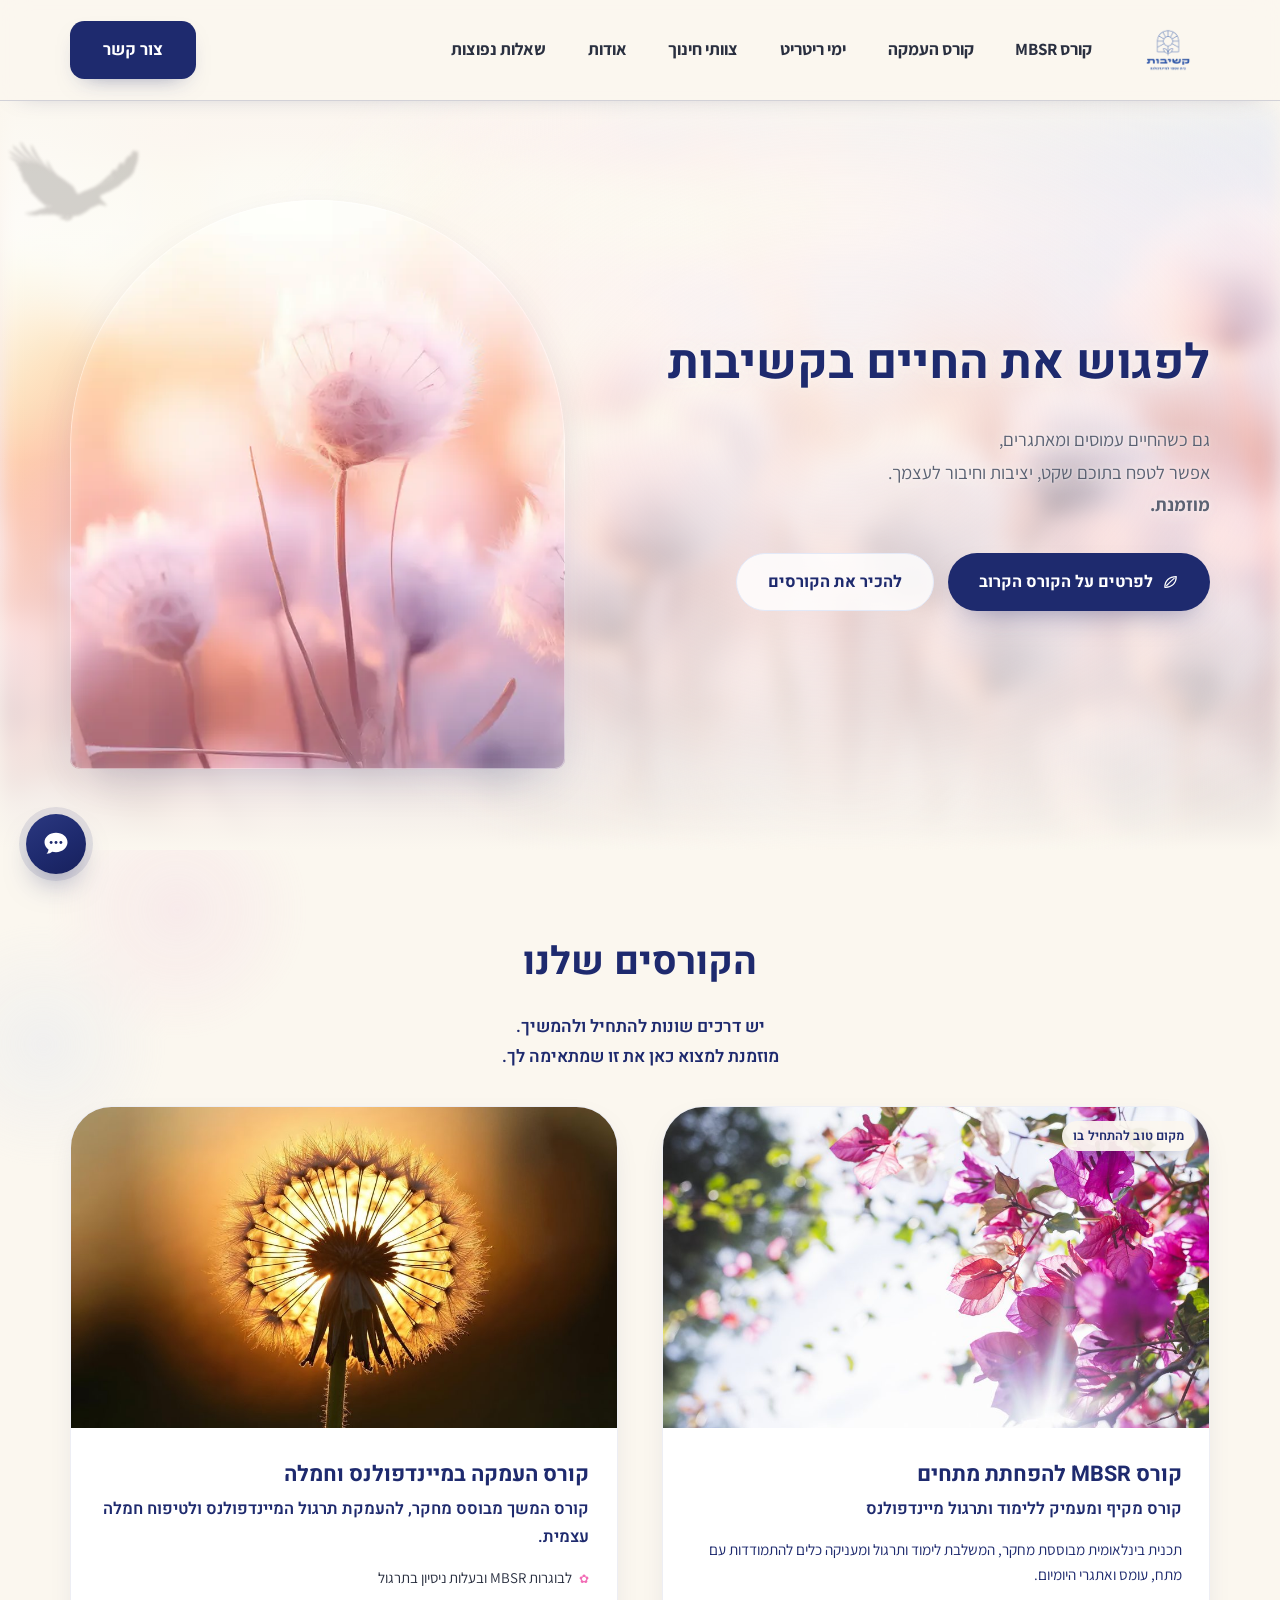
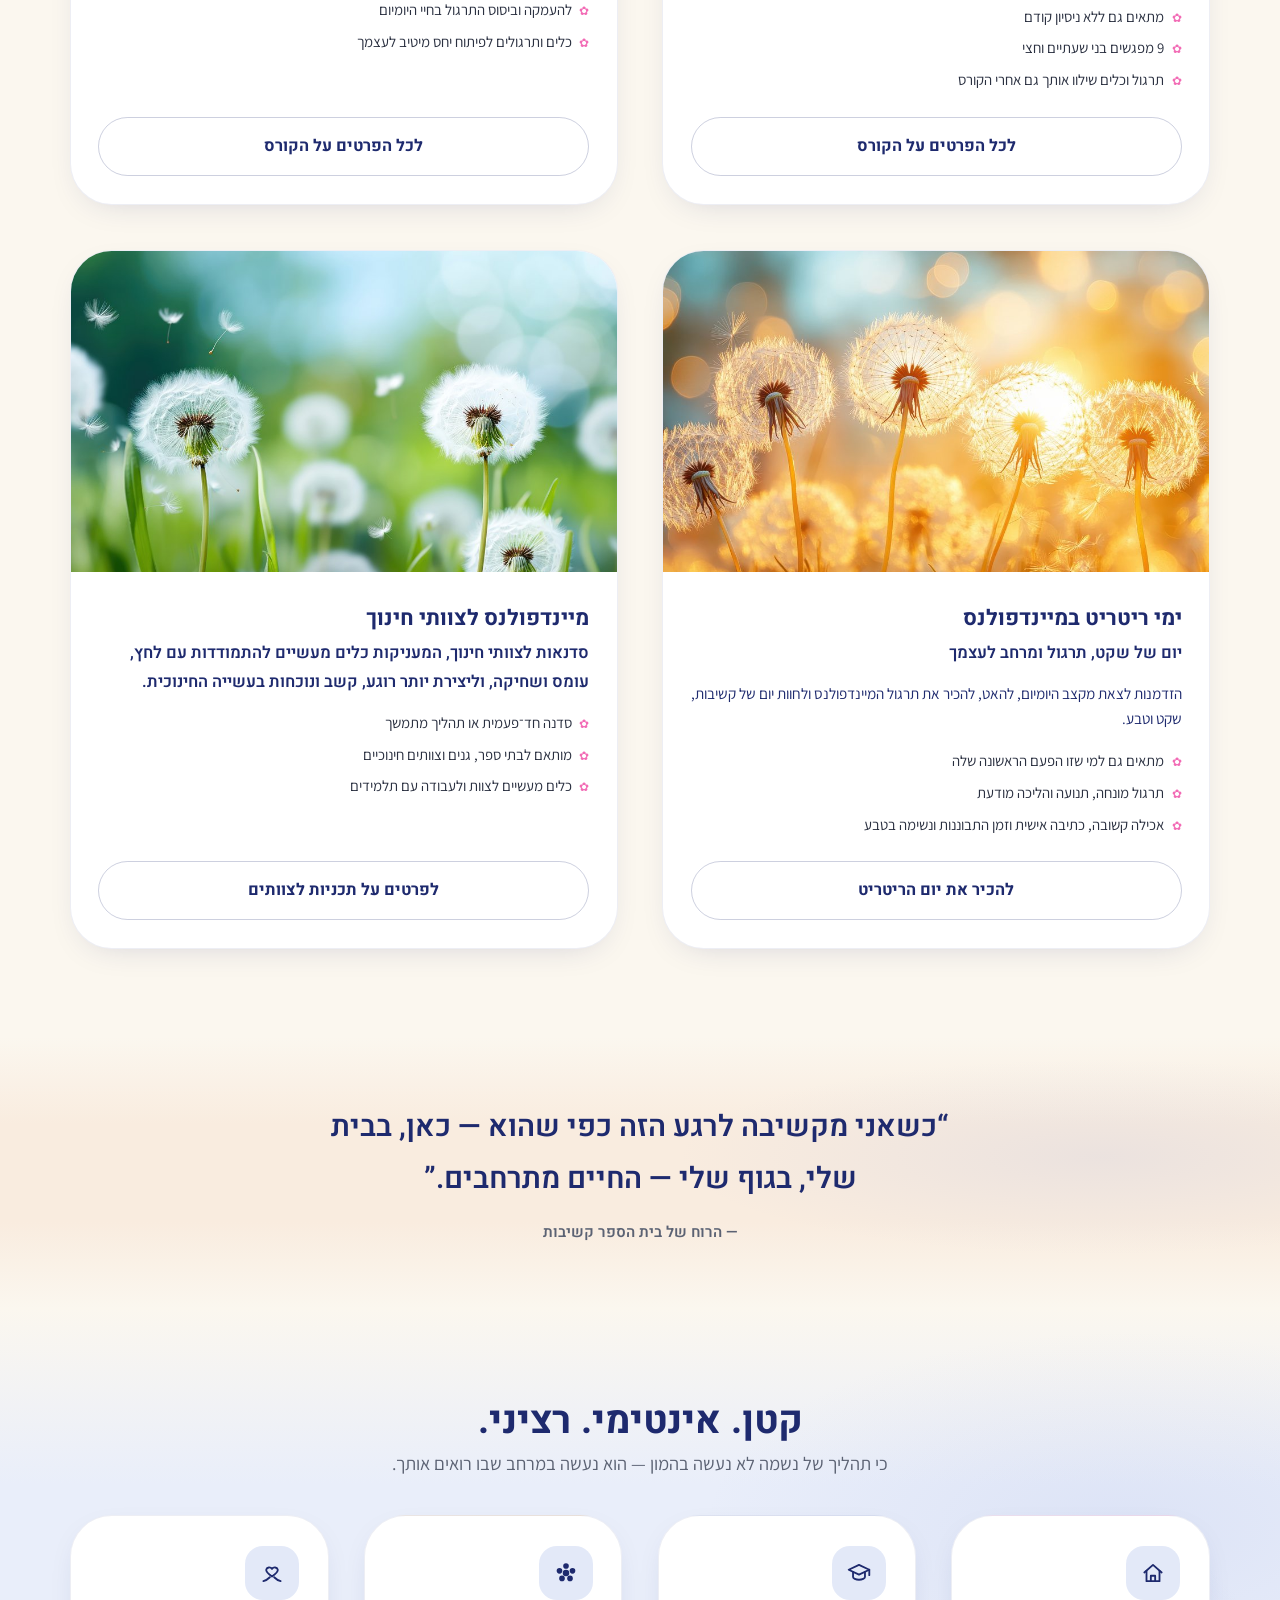
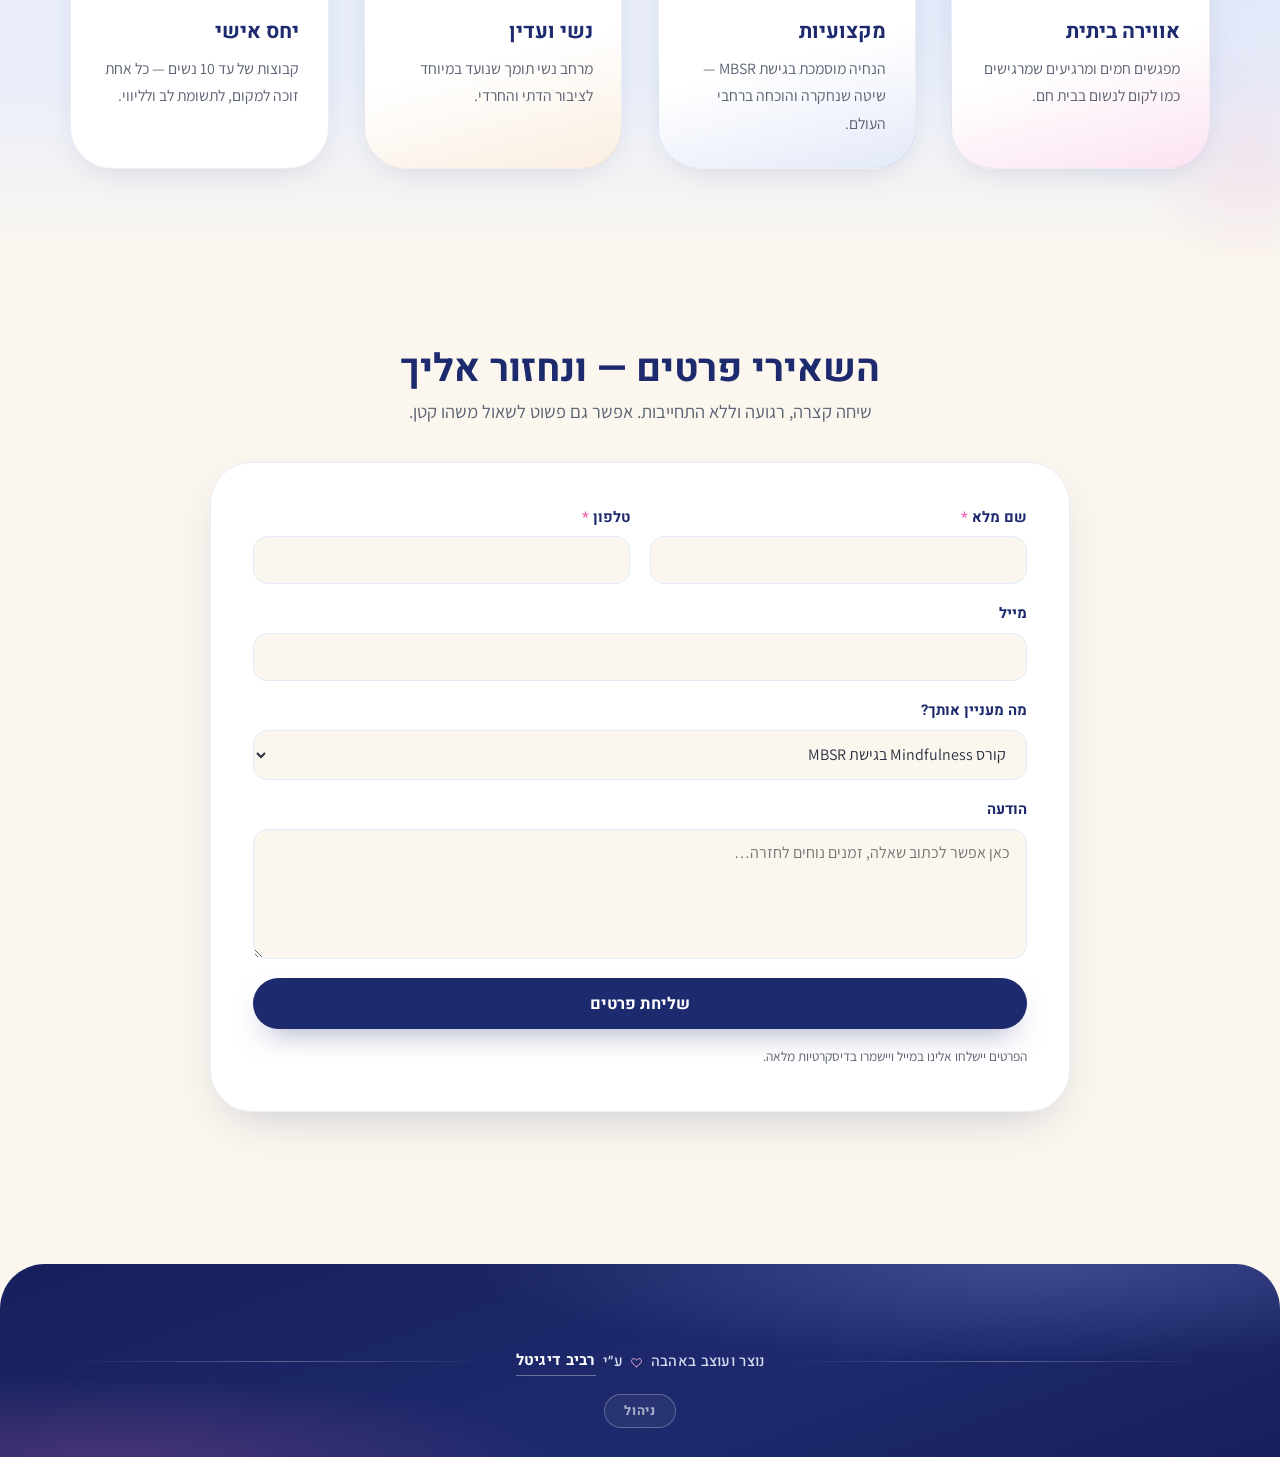
==== commit a7b9d208: "Keep site bird motion continuous across pages" ====
--- a/index.html
+++ b/index.html
@@ -23,8 +23,8 @@
   <link rel="preconnect" href="https://fonts.gstatic.com" crossorigin>
   <link href="https://fonts.googleapis.com/css2?family=Heebo:wght@400;500;700;800&family=Assistant:wght@400;500;600;700&display=swap" rel="stylesheet">
   <script src="assets/js/icons.js" defer></script>
-  <script src="assets/js/landscape.js?v=c3" defer></script>
-  <link rel="stylesheet" href="assets/css/style.css?v=c34">
+  <script src="assets/js/landscape.js?v=c5" defer></script>
+  <link rel="stylesheet" href="assets/css/style.css?v=c36">
   <link rel="stylesheet" href="assets/css/editor.css?v=c10">
   <link rel="preload" as="image" href="assets/img/hero-dreamy-1600.webp" fetchpriority="high">
   <!-- אם JS לא רץ, תצוגת ה-hero נשארת תקינה עם התמונה המטושטשת בלבד -->
@@ -88,7 +88,7 @@
 
 <main>
   <!-- ===== Hero עם נוף פתיחה ===== -->
-  <section class="hero has-photo" data-sky="hero">
+  <section class="hero has-photo">
     <div class="hero-photo" aria-hidden="true"></div>
     <div class="hero-landscape" aria-hidden="true"></div>
     <div class="hero-veil" aria-hidden="true"></div>
@@ -111,7 +111,7 @@
   </section>
 
   <!-- ===== Courses ===== -->
-  <section class="section bg-white" id="courses" data-sky="shadows">
+  <section class="section bg-white" id="courses">
     <div class="wash w-a" aria-hidden="true"></div>
     <div class="container">
       <div class="section-head center reveal rv-float">
@@ -197,7 +197,7 @@
   </section>
 
   <!-- ===== Why boutique ===== -->
-  <section class="section bg-lilac" data-sky="pair,shadows-few">
+  <section class="section bg-lilac">
     <div class="wash w-b" aria-hidden="true"></div>
     <div class="container">
       <div class="section-head center reveal rv-float">
@@ -230,7 +230,7 @@
   </section>
 
   <!-- "מילים מהלב" — מוסתר זמנית בבקשת המשתמשת; להחזרה כשיהיו עדויות אמת
-  <section class="section bg-pink" data-petals="5" data-sky="drift">
+  <section class="section bg-pink" data-petals="5">
     <div class="container">
       <div class="section-head center reveal rv-float">
         <h2>מילים מהלב</h2>
@@ -273,7 +273,7 @@
       <span class="fc-line" aria-hidden="true"></span>
     </div>
   </div>
-</footer>  <script src="assets/js/site.js?v=c28"></script>
+</footer>  <script src="assets/js/site.js?v=c30"></script>
 <script src="assets/js/editor.js?v=c10"></script>
 </body>
 </html>
--- a/assets/css/style.css
+++ b/assets/css/style.css
@@ -770,7 +770,7 @@
 .sky-item.is-site-bird .bird-shadow-art {
   animation:
     shadowDeepWingCycle var(--flap, 2.5s) steps(60, end) infinite var(--flap-delay, 0s),
-    siteBirdFacing var(--dur, 96s) steps(1, end) infinite 0s;
+    siteBirdFacing var(--dur, 96s) steps(1, end) infinite var(--delay, 0s);
 }
 .bird-shadow-art.is-gliding {
   background-position: 0 var(--glide-position, 74.359%);
@@ -851,13 +851,11 @@
 }
 @keyframes siteGlide {
   0%, 100% { transform: translate3d(4vw, 0, 0); }
-  45% { transform: translate3d(calc(100vw - 100% - 4vw), -1vh, 0); }
   50% { transform: translate3d(calc(100vw - 100% - 4vw), -1vh, 0); }
-  95% { transform: translate3d(4vw, 0, 0); }
 }
 @keyframes siteBirdFacing {
-  0%, 45% { transform: scaleX(1); animation-timing-function: steps(1, end); }
-  50%, 95% { transform: scaleX(-1); animation-timing-function: steps(1, end); }
+  0%, 49.999% { transform: scaleX(1); }
+  50%, 99.999% { transform: scaleX(-1); }
   100% { transform: scaleX(1); }
 }
 @keyframes glideBack {
@@ -1154,13 +1152,6 @@
   }
 }
 
-/* ציפורים רחוקות בנוף */
-.hl-bird { animation: hlBird 34s ease-in-out infinite alternate; }
-@keyframes hlBird {
-  from { transform: translate(0, 0); }
-  to { transform: translate(60px, -22px); }
-}
-
 /* ============================================================
    v3 — טופס יצירת קשר מוטמע בתחתית + כפתור צ׳אט צף
    ============================================================ */
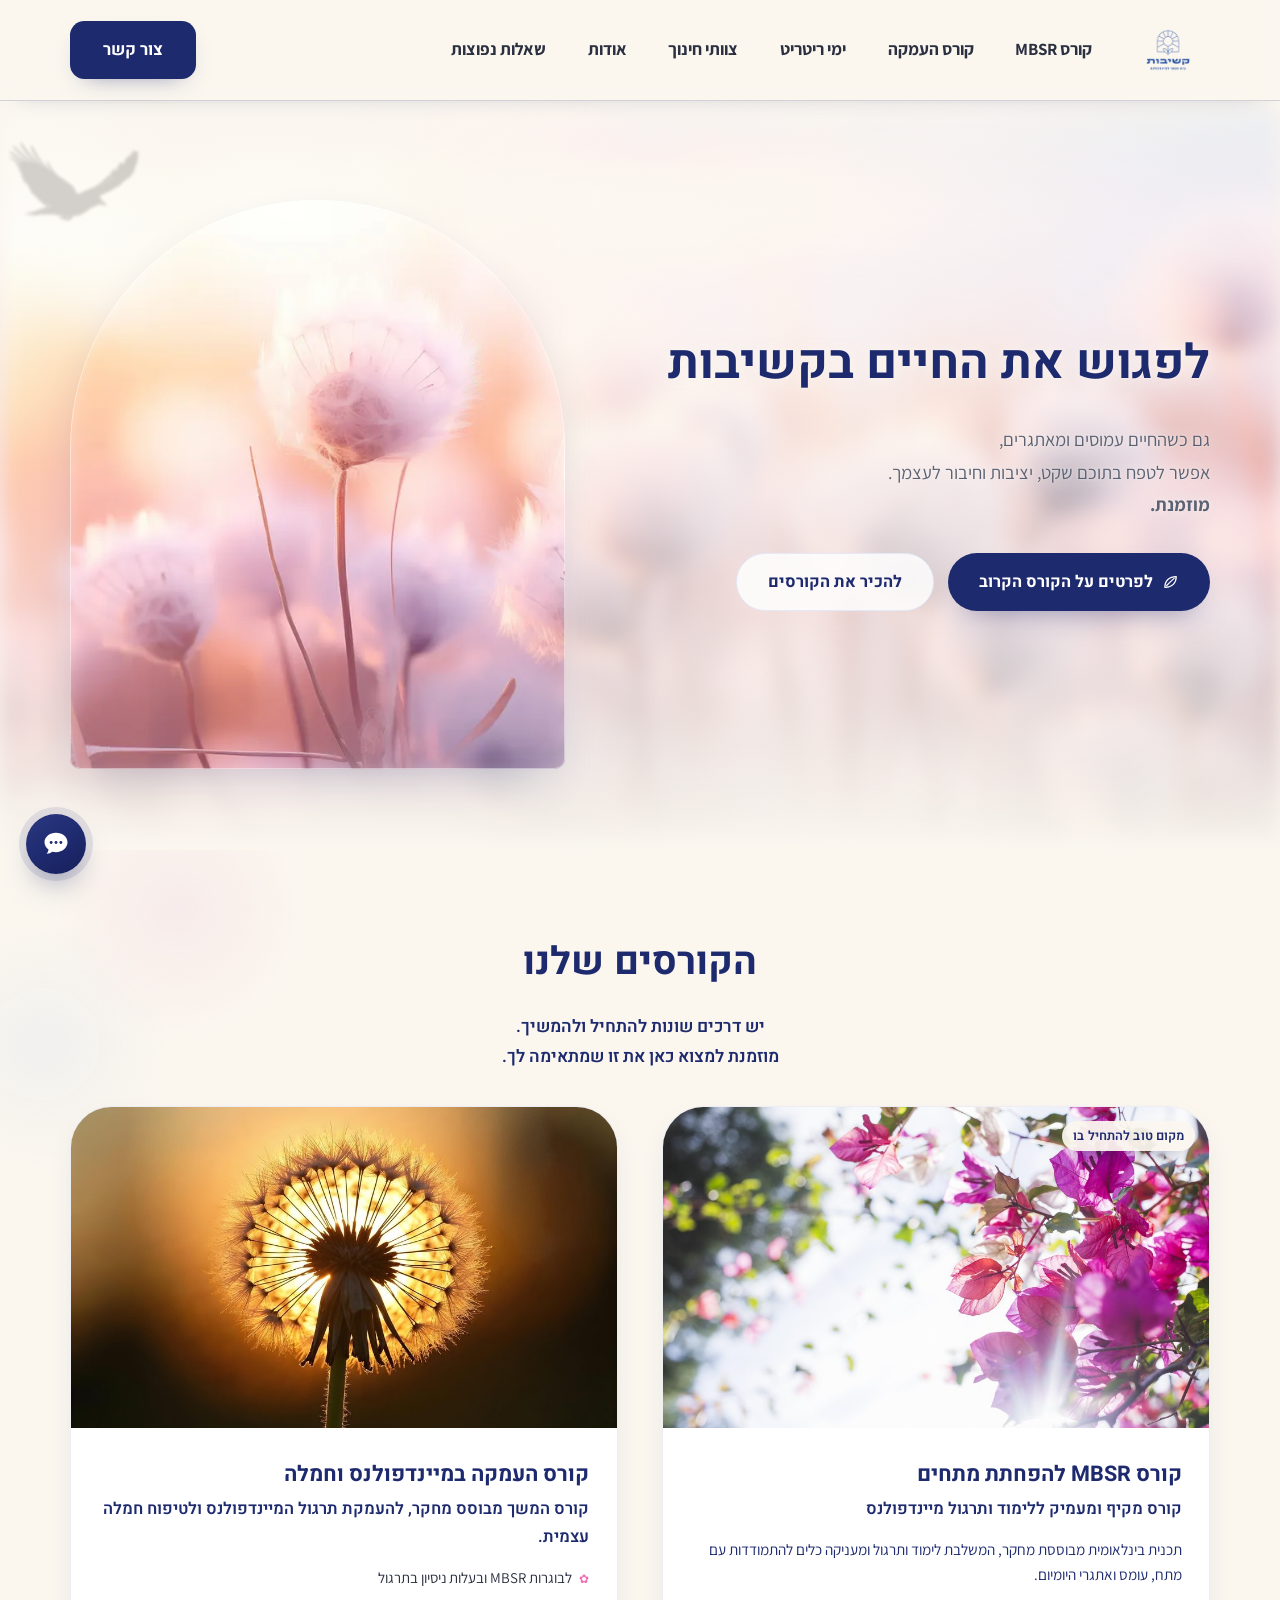
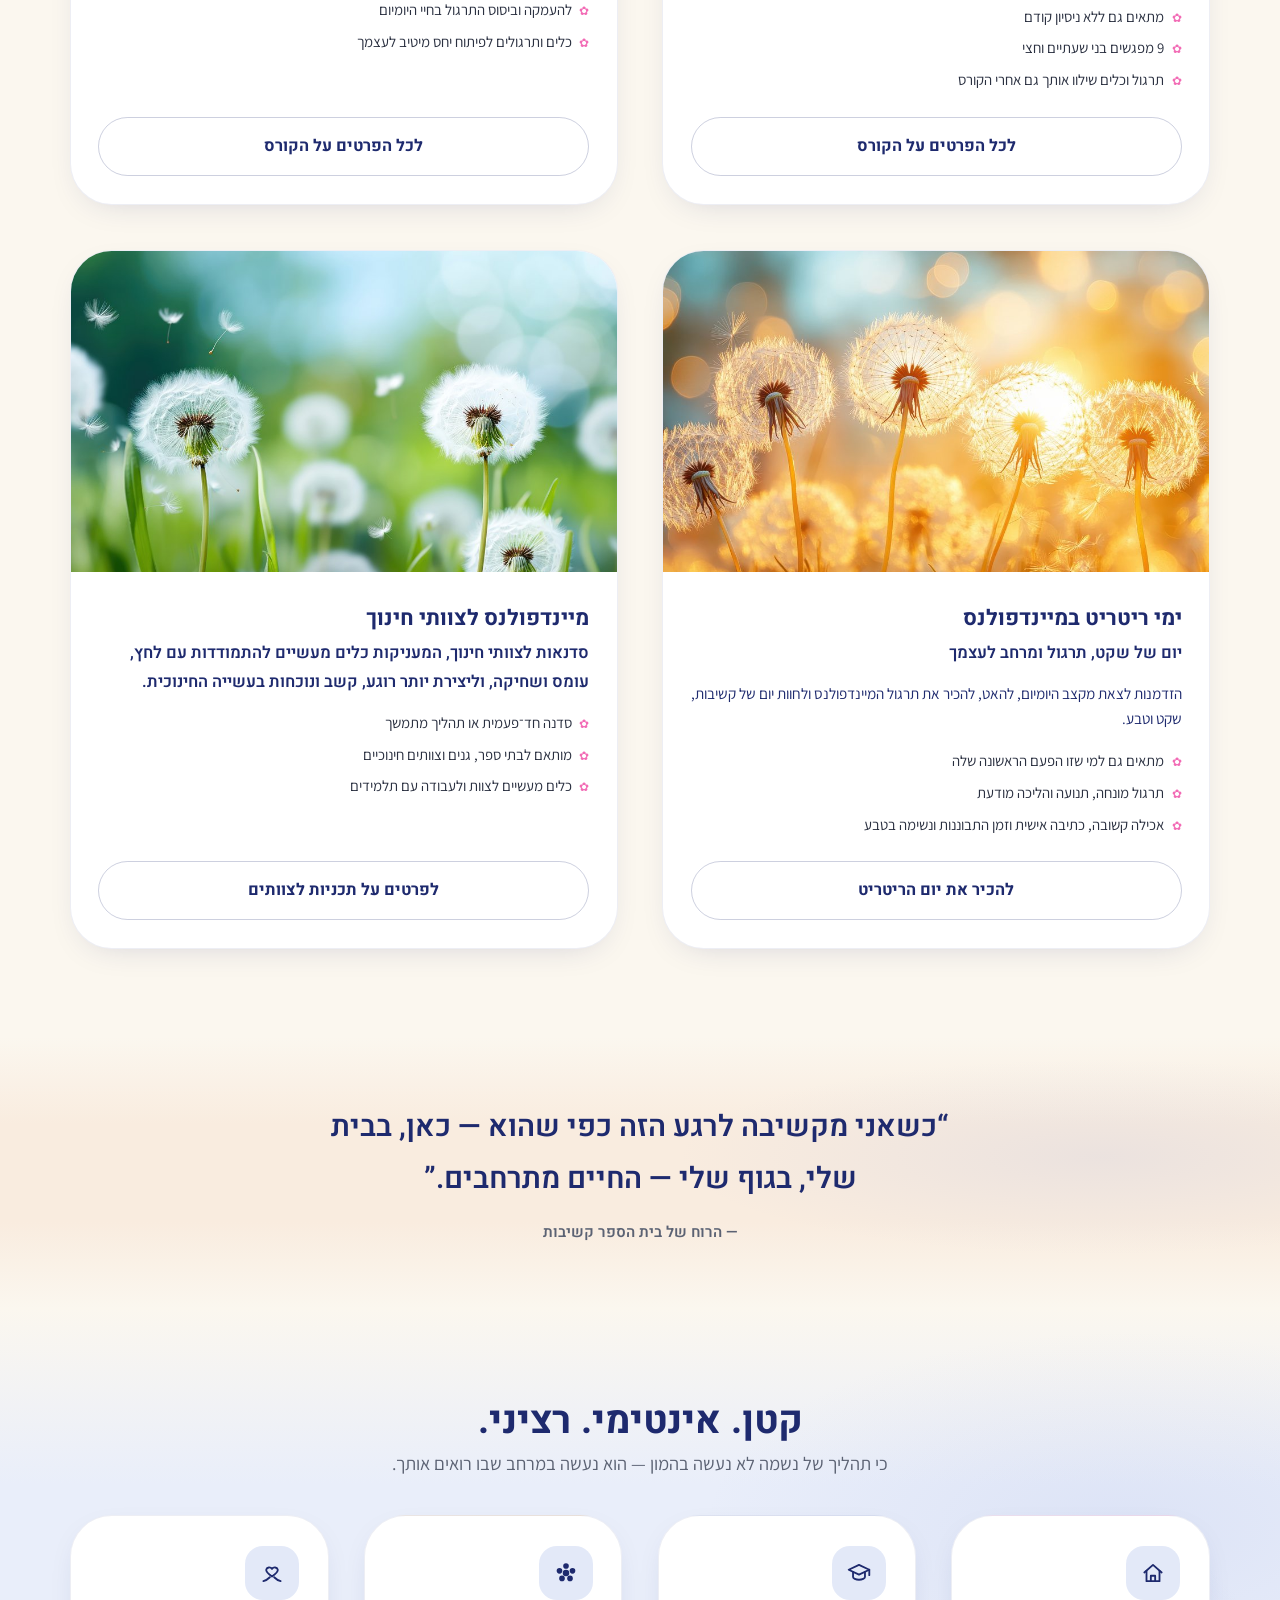
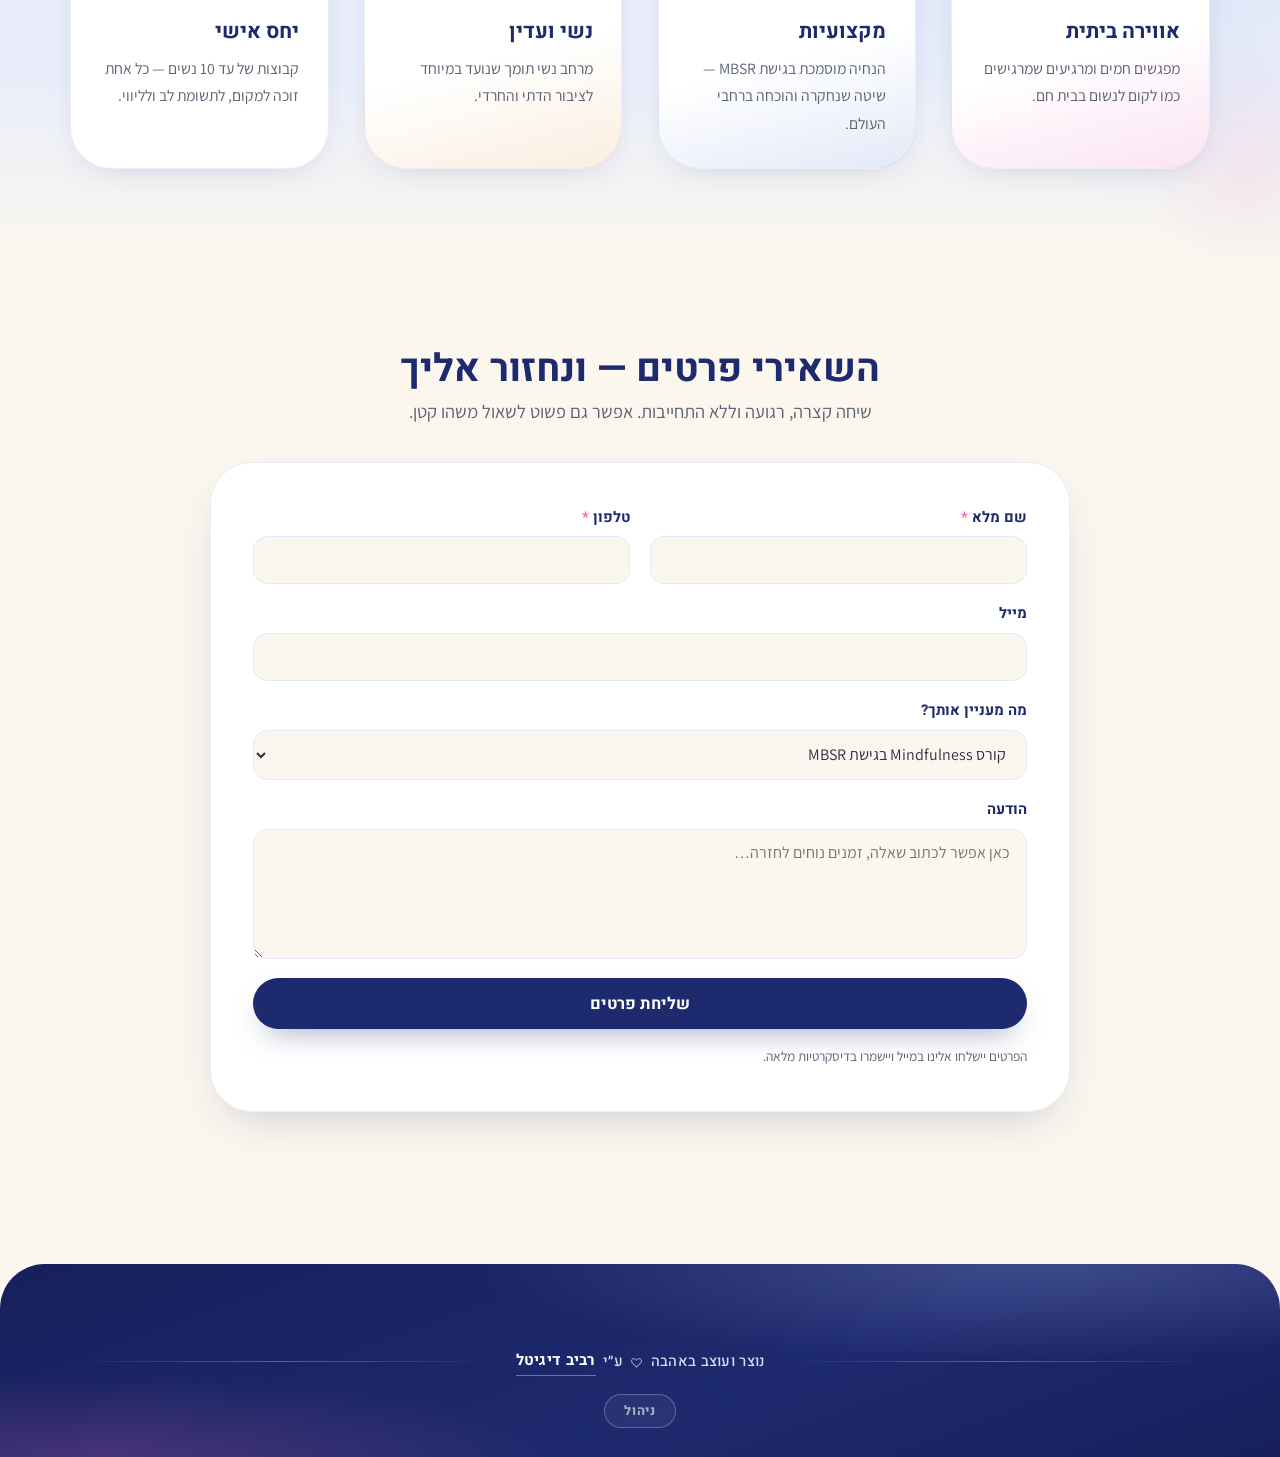
==== commit c0b6371c: "Ensure only one persistent site bird" ====
--- a/index.html
+++ b/index.html
@@ -24,7 +24,7 @@
   <link href="https://fonts.googleapis.com/css2?family=Heebo:wght@400;500;700;800&family=Assistant:wght@400;500;600;700&display=swap" rel="stylesheet">
   <script src="assets/js/icons.js" defer></script>
   <script src="assets/js/landscape.js?v=c5" defer></script>
-  <link rel="stylesheet" href="assets/css/style.css?v=c36">
+  <link rel="stylesheet" href="assets/css/style.css?v=c37">
   <link rel="stylesheet" href="assets/css/editor.css?v=c10">
   <link rel="preload" as="image" href="assets/img/hero-dreamy-1600.webp" fetchpriority="high">
   <!-- אם JS לא רץ, תצוגת ה-hero נשארת תקינה עם התמונה המטושטשת בלבד -->
@@ -273,7 +273,7 @@
       <span class="fc-line" aria-hidden="true"></span>
     </div>
   </div>
-</footer>  <script src="assets/js/site.js?v=c30"></script>
+</footer>  <script src="assets/js/site.js?v=c32"></script>
 <script src="assets/js/editor.js?v=c10"></script>
 </body>
 </html>
--- a/assets/css/style.css
+++ b/assets/css/style.css
@@ -721,7 +721,7 @@
   height: clamp(118px, 18vh, 170px);
   overflow: hidden;
   pointer-events: none;
-  z-index: 1;
+  z-index: 49;
 }
 /* כל דמות יכולה לקבל צבע (--tint), שקיפות (--o), מסלול (--path),
    משך (--dur), השהיה (--delay), גודל (--size), קצב כנפיים (--flap)
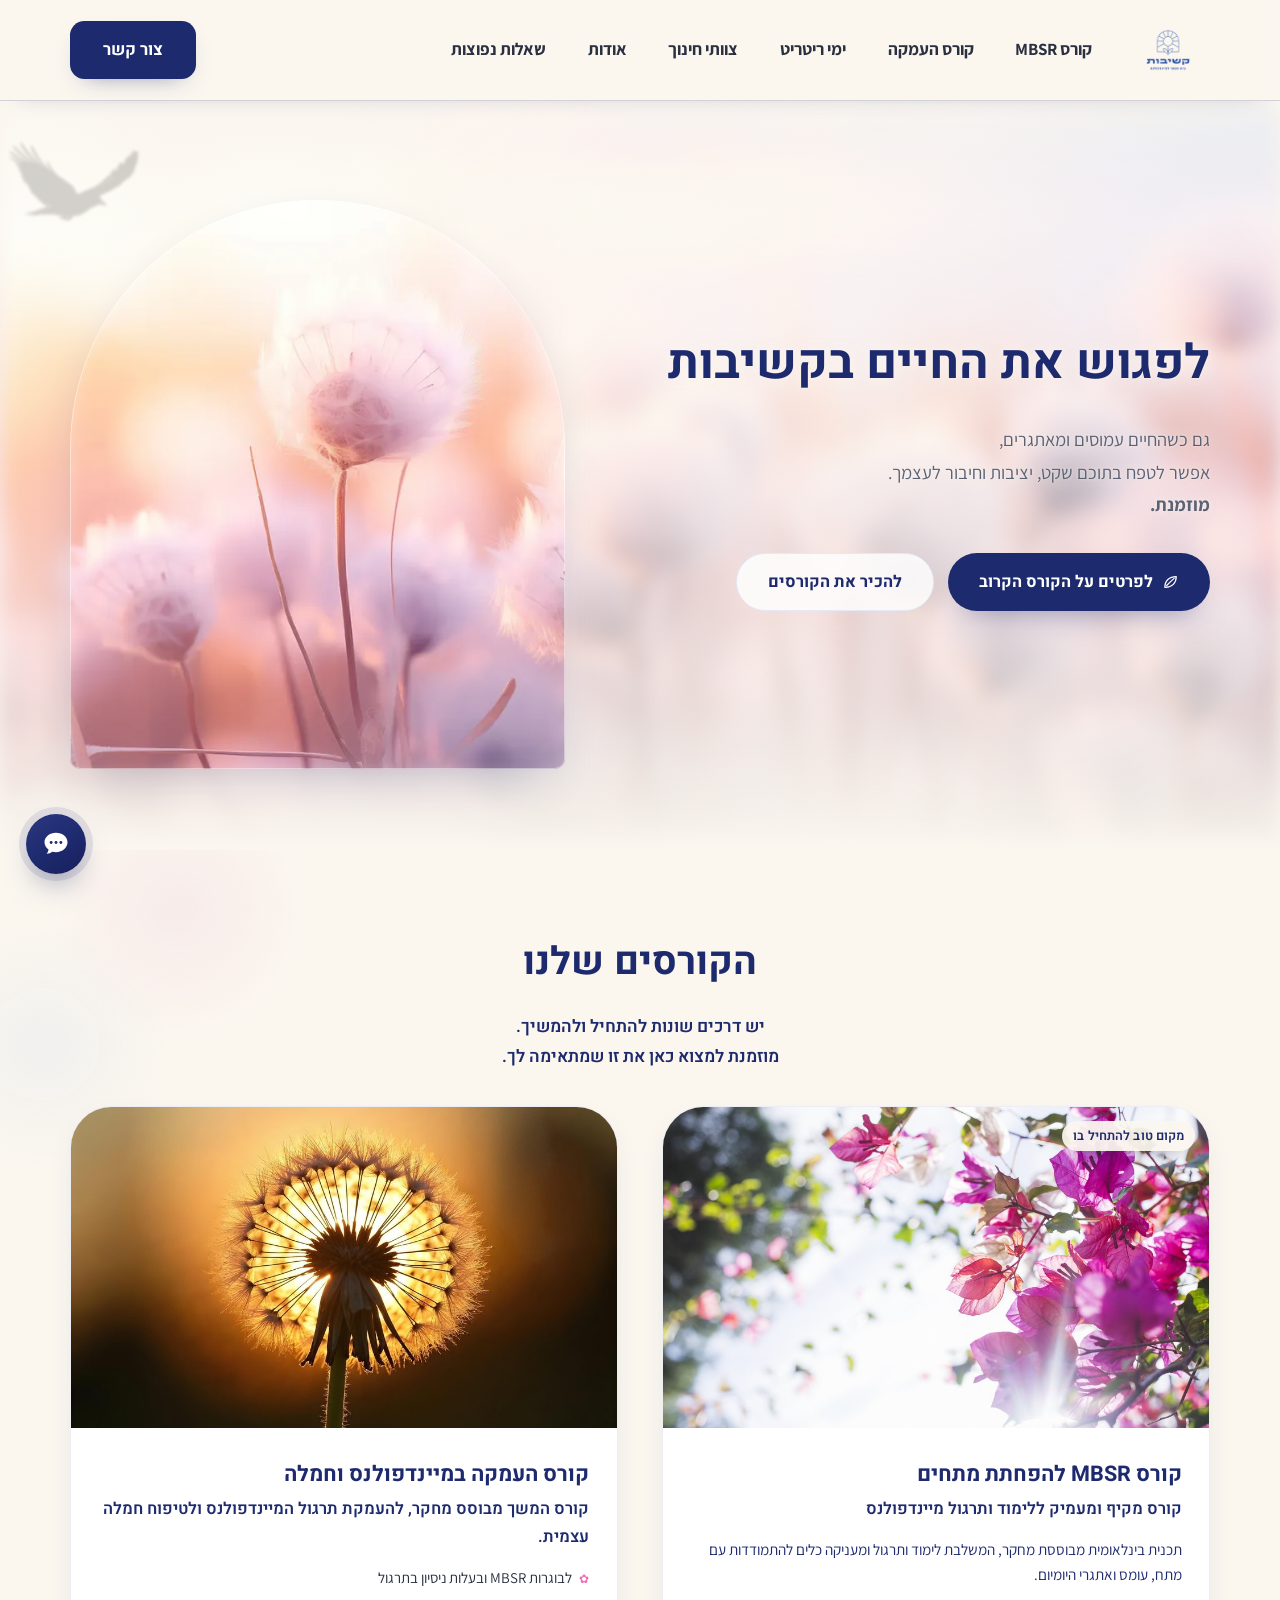
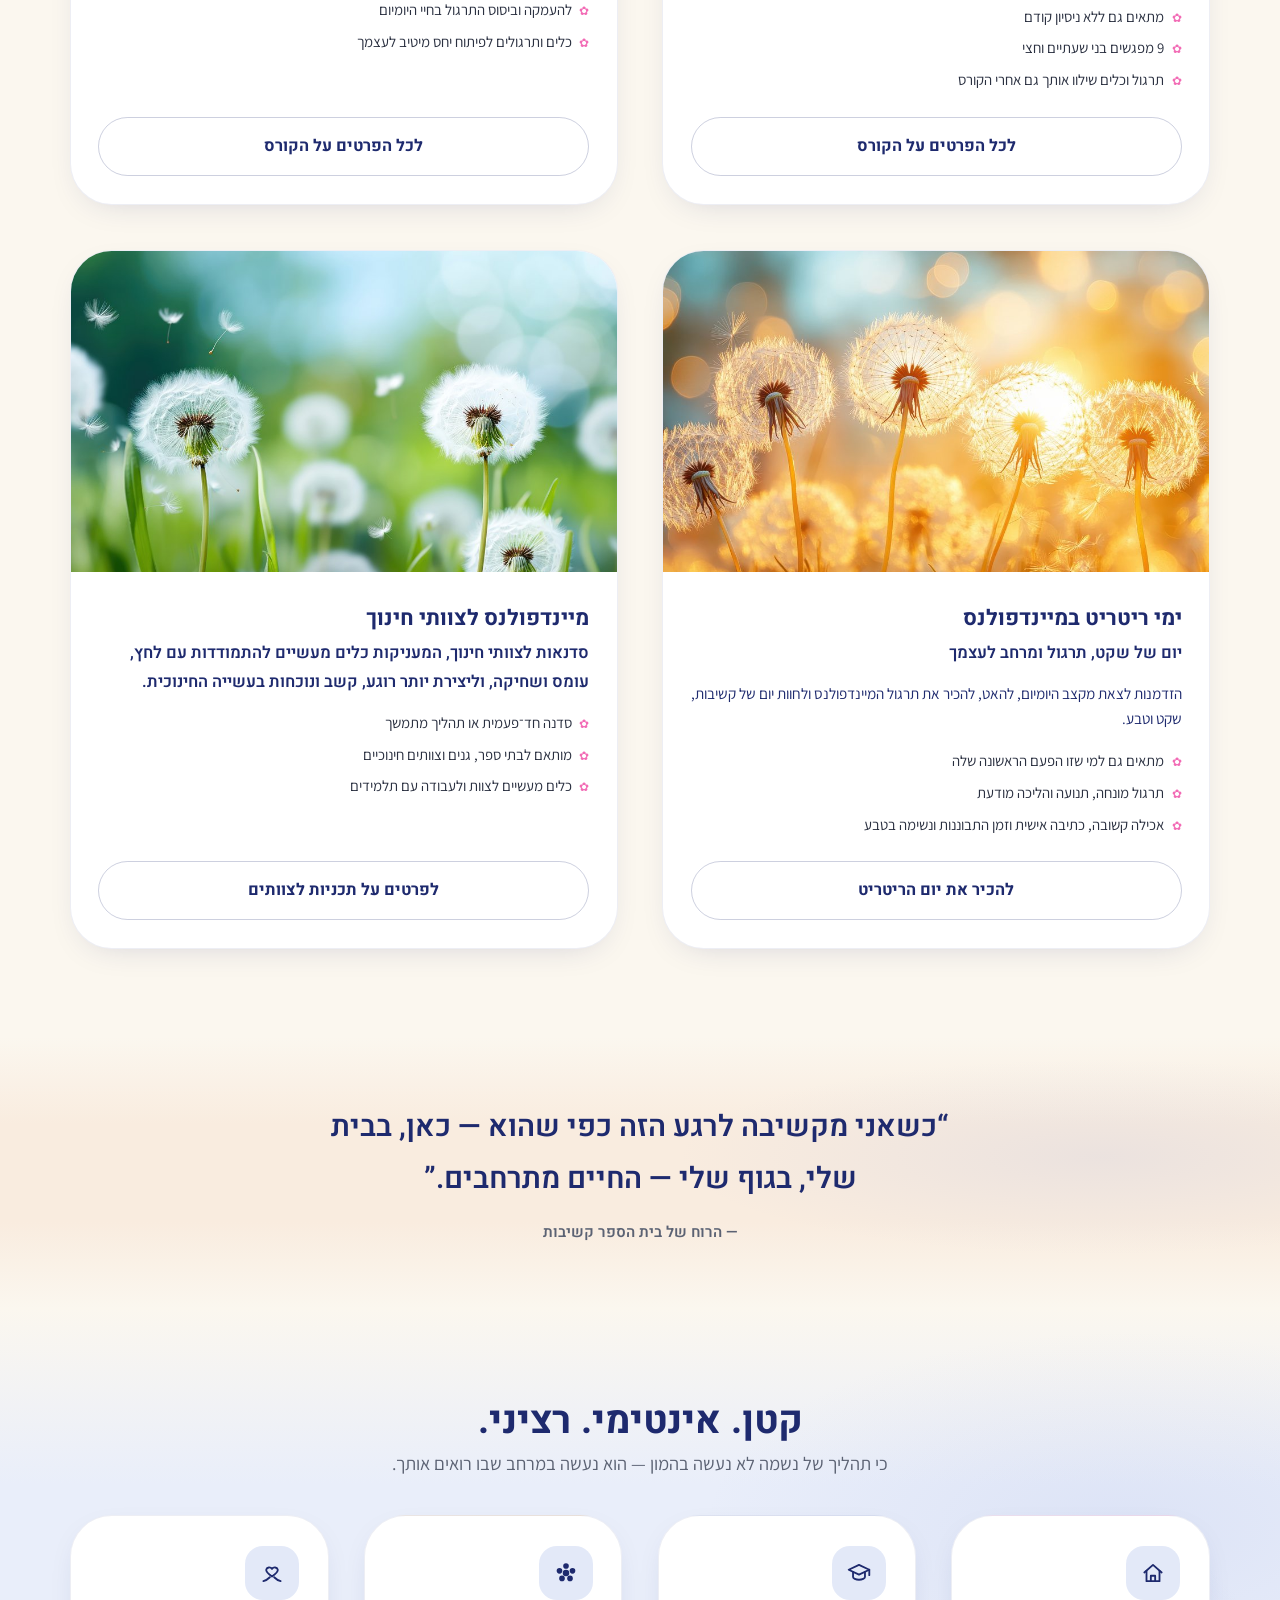
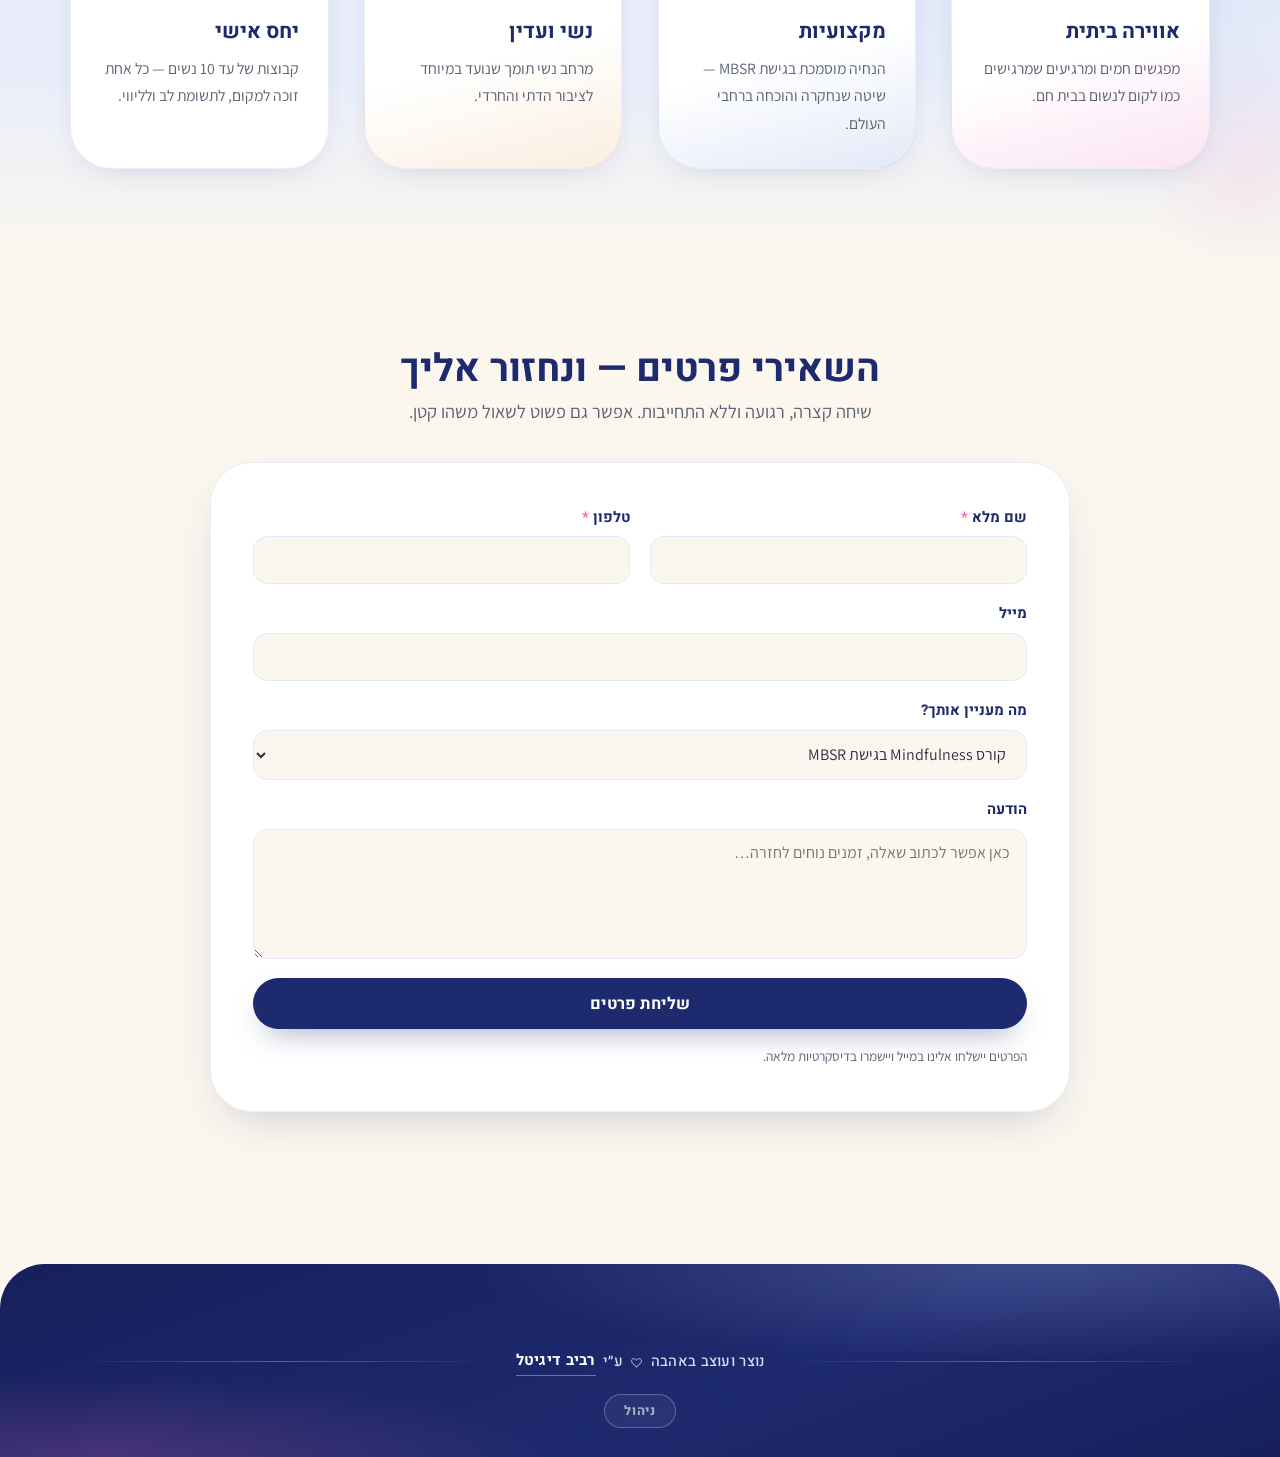
==== commit 6d37bbce: "Bust cache for landscape bird removal" ====
--- a/index.html
+++ b/index.html
@@ -23,7 +23,7 @@
   <link rel="preconnect" href="https://fonts.gstatic.com" crossorigin>
   <link href="https://fonts.googleapis.com/css2?family=Heebo:wght@400;500;700;800&family=Assistant:wght@400;500;600;700&display=swap" rel="stylesheet">
   <script src="assets/js/icons.js" defer></script>
-  <script src="assets/js/landscape.js?v=c5" defer></script>
+  <script src="assets/js/landscape.js?v=c6" defer></script>
   <link rel="stylesheet" href="assets/css/style.css?v=c37">
   <link rel="stylesheet" href="assets/css/editor.css?v=c10">
   <link rel="preload" as="image" href="assets/img/hero-dreamy-1600.webp" fetchpriority="high">
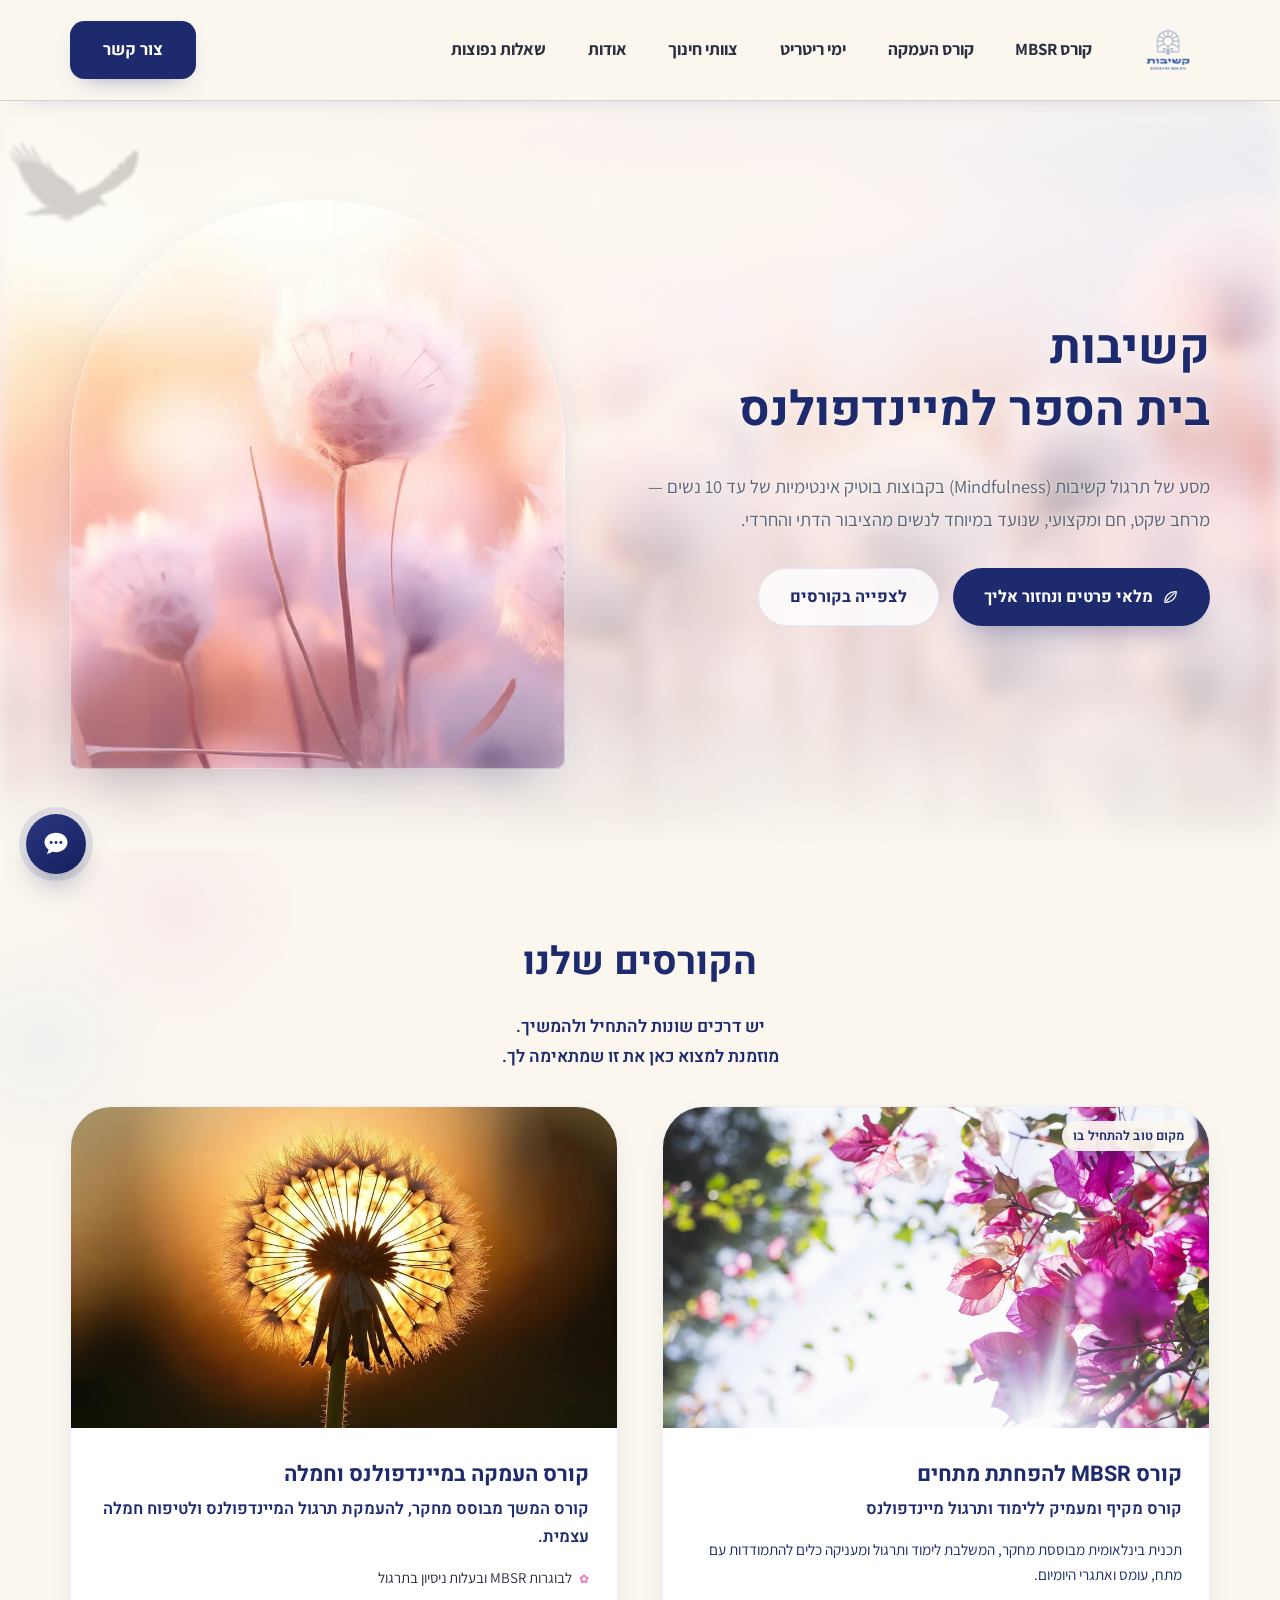
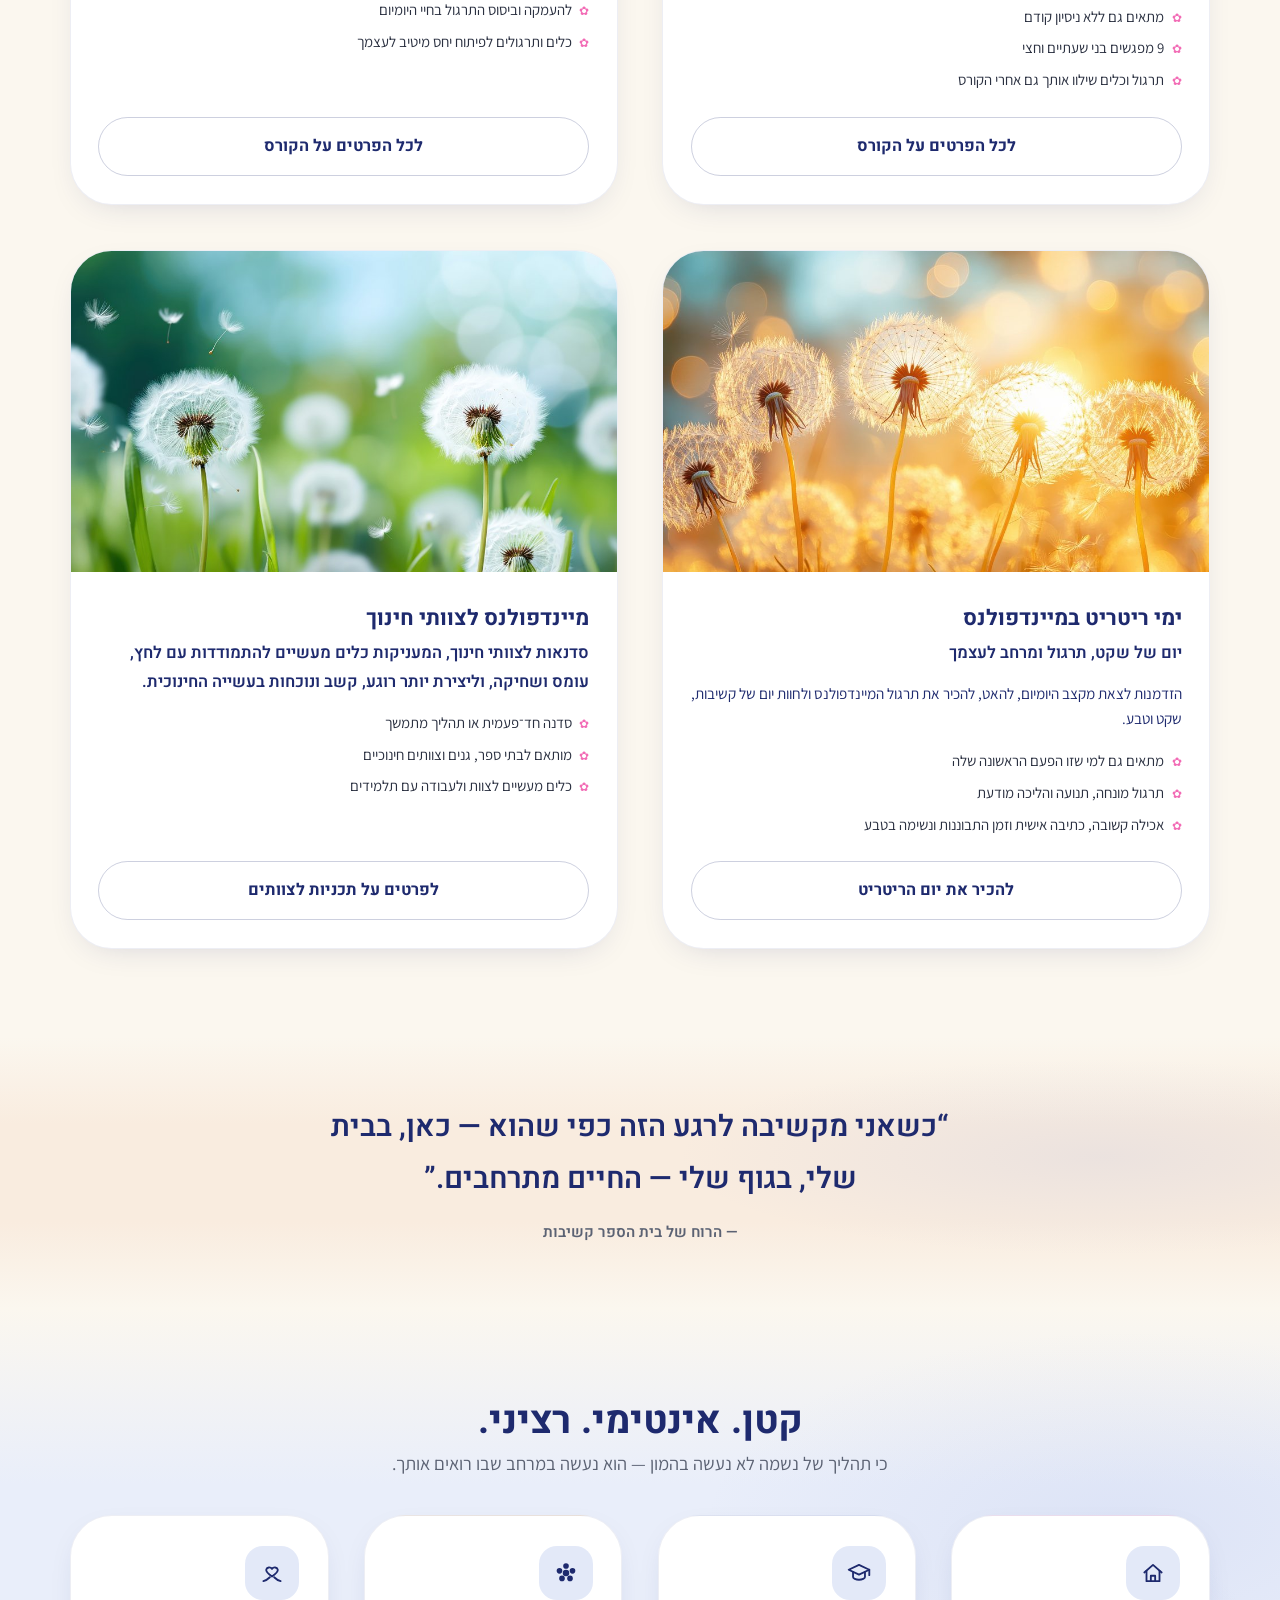
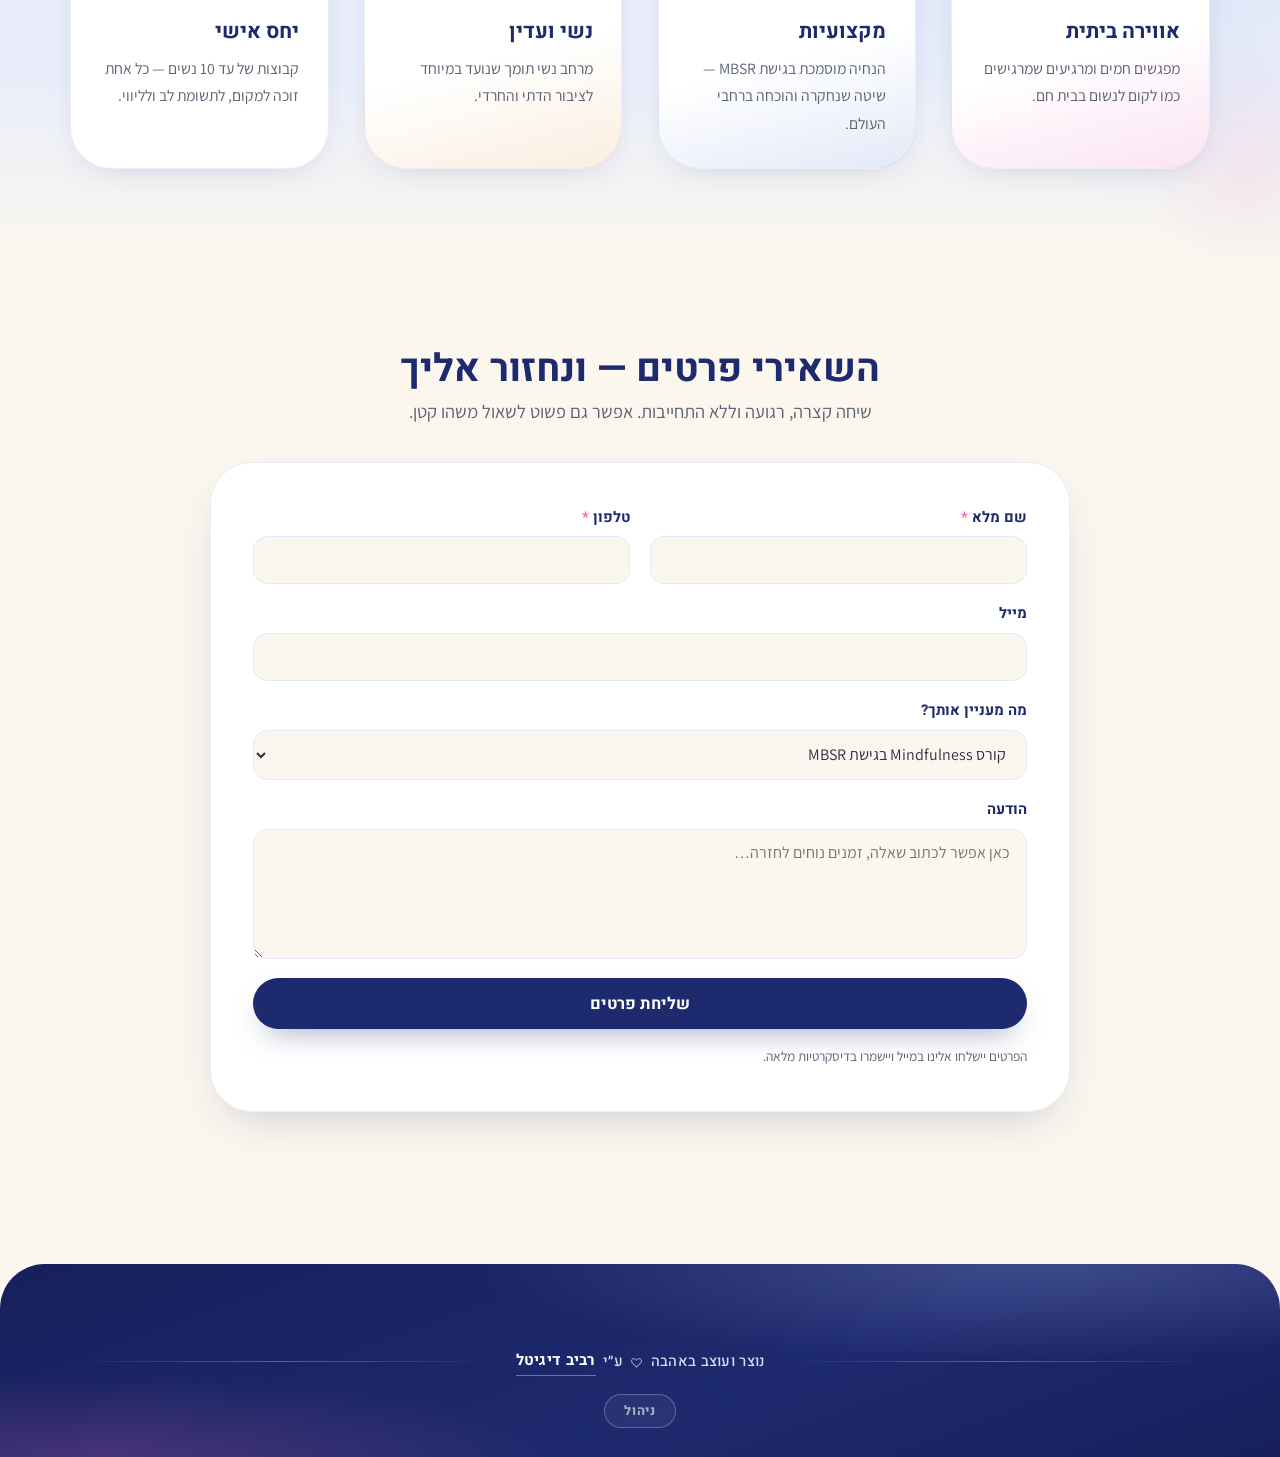
==== commit a60cda78: "Remove floating seeds that look like extra birds" ====
--- a/index.html
+++ b/index.html
@@ -93,7 +93,6 @@
     <div class="hero-landscape" aria-hidden="true"></div>
     <div class="hero-veil" aria-hidden="true"></div>
     <div class="breath-wrap" aria-hidden="true"><span class="breath"></span><span class="breath b2"></span></div>
-    <div class="birds" aria-hidden="true"></div>
     <div class="container hero-inner">
       <div class="hero-copy">
         <h1>קשיבות<br>בית הספר למיינדפולנס</h1>
@@ -273,7 +272,7 @@
       <span class="fc-line" aria-hidden="true"></span>
     </div>
   </div>
-</footer>  <script src="assets/js/site.js?v=c32"></script>
+</footer>  <script src="assets/js/site.js?v=c33"></script>
 <script src="assets/js/editor.js?v=c10"></script>
 </body>
 </html>
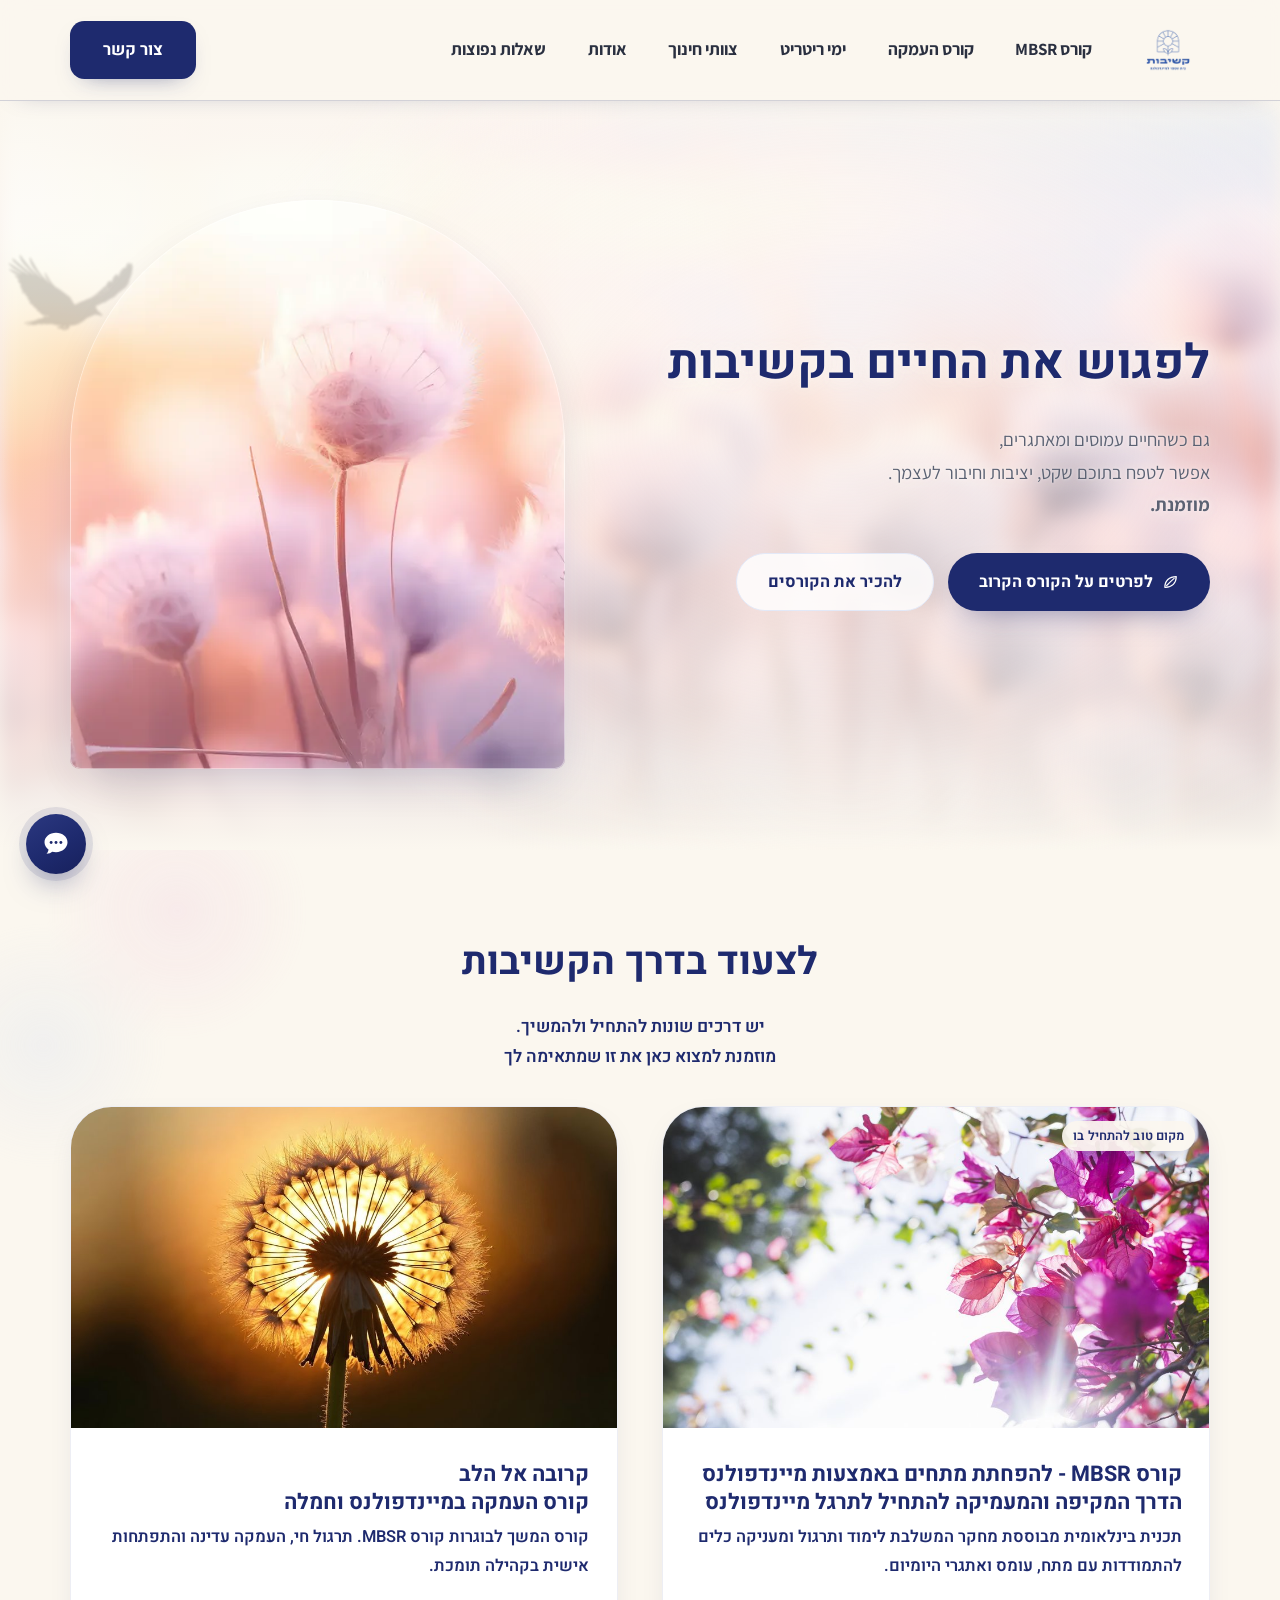
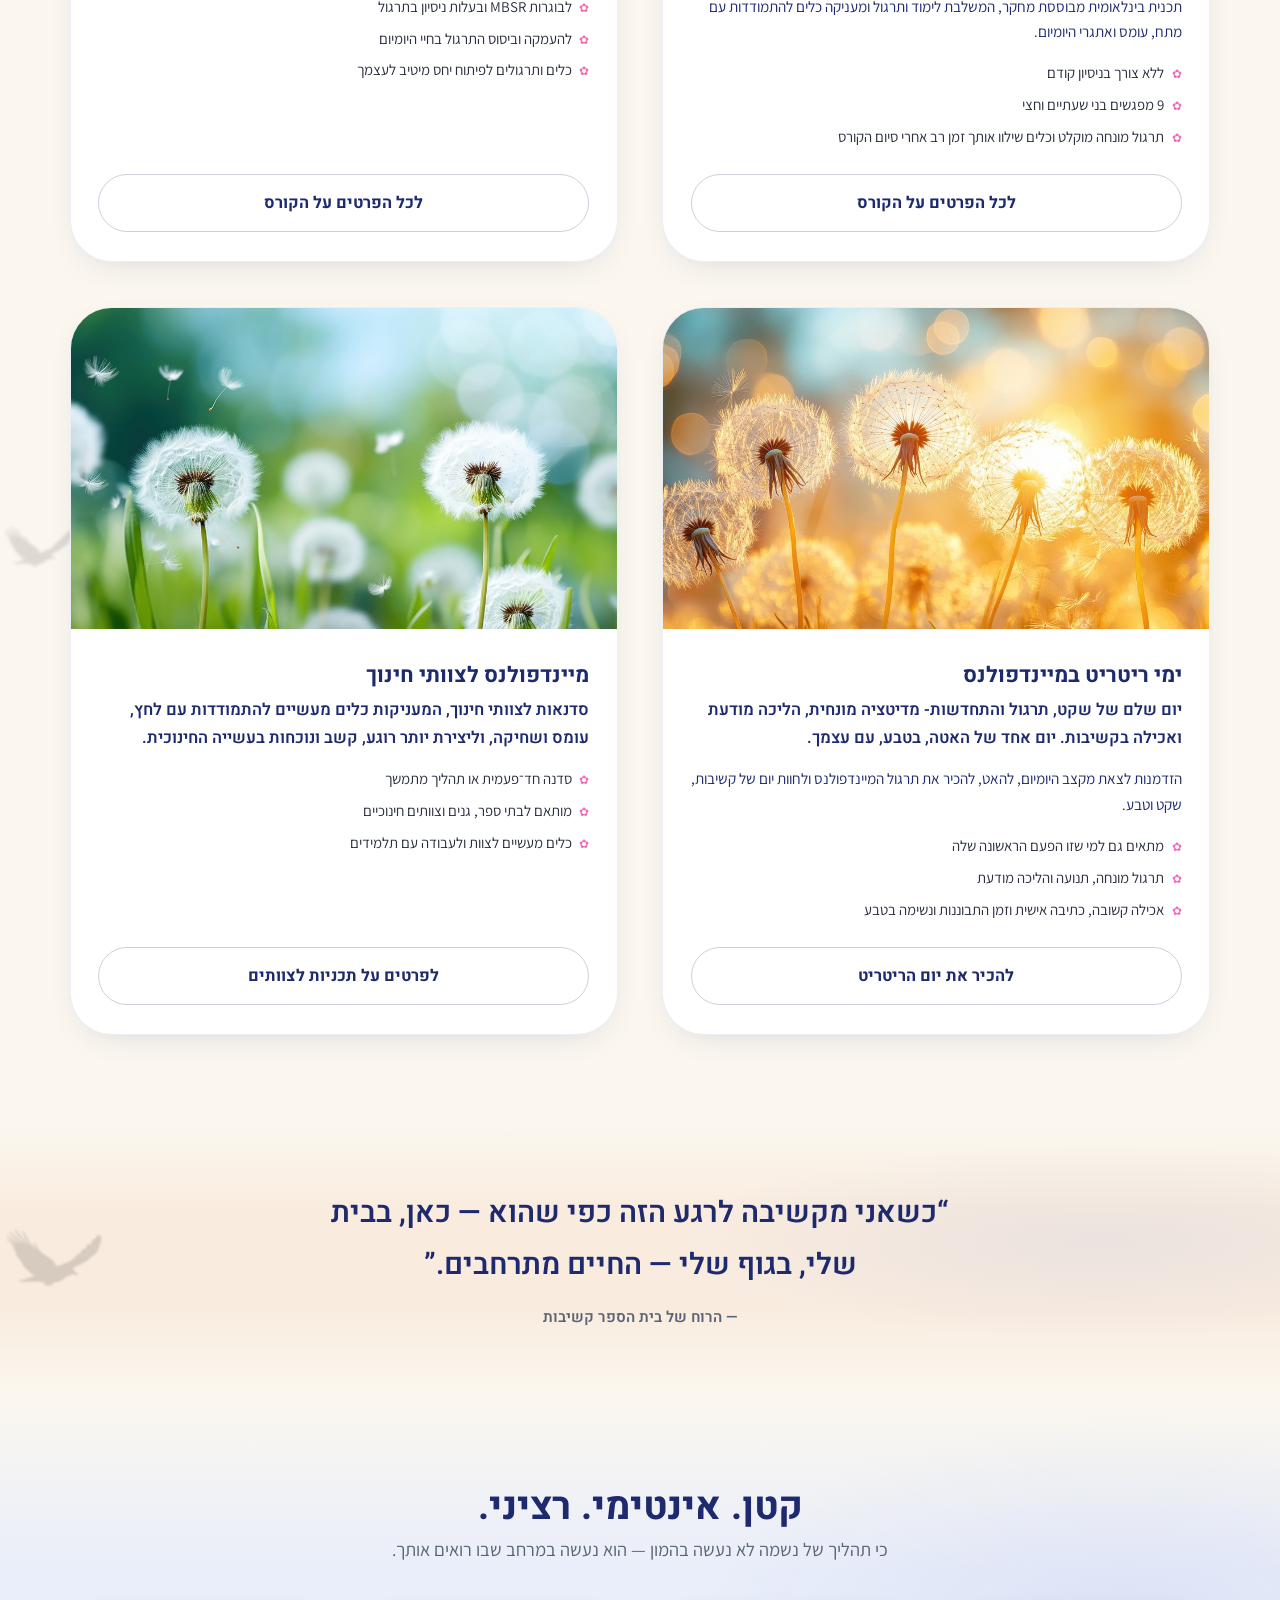
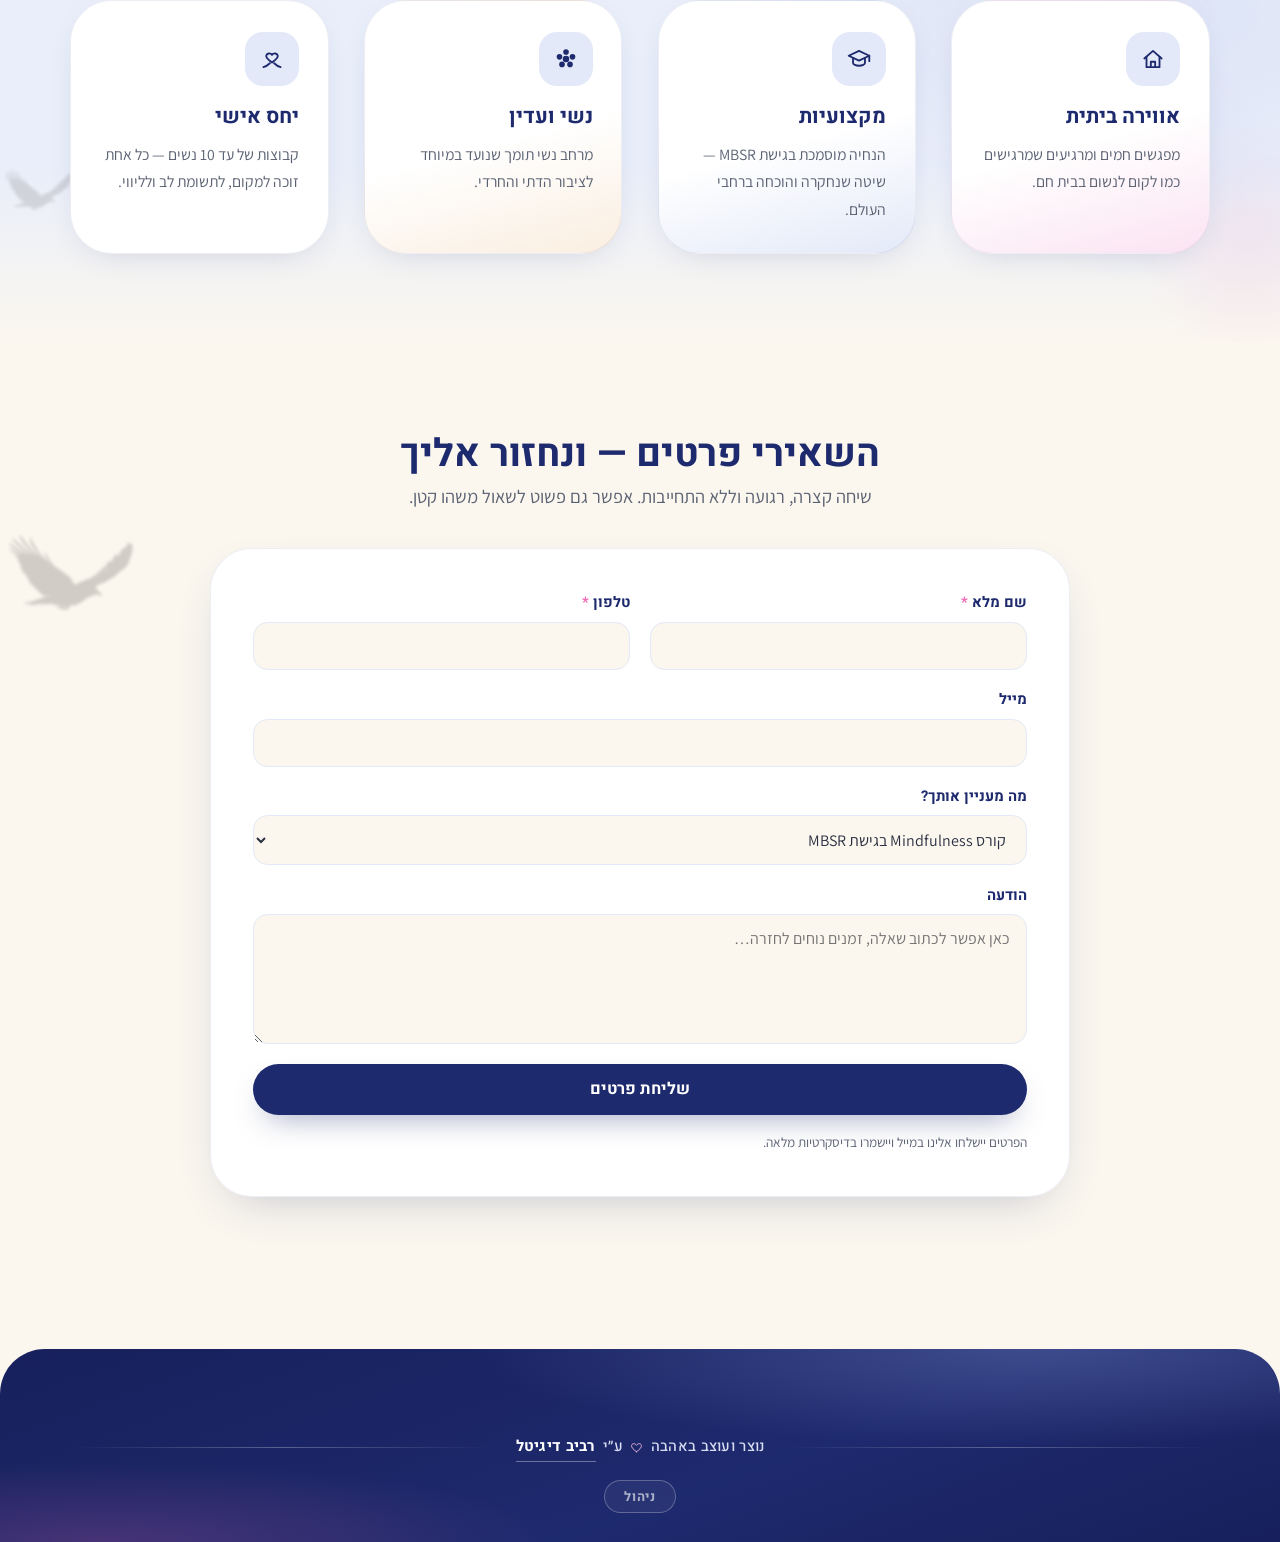
==== commit 2ea2c22c: "Keep birds in page sections during scroll" ====
--- a/index.html
+++ b/index.html
@@ -24,7 +24,7 @@
   <link href="https://fonts.googleapis.com/css2?family=Heebo:wght@400;500;700;800&family=Assistant:wght@400;500;600;700&display=swap" rel="stylesheet">
   <script src="assets/js/icons.js" defer></script>
   <script src="assets/js/landscape.js?v=c6" defer></script>
-  <link rel="stylesheet" href="assets/css/style.css?v=c37">
+  <link rel="stylesheet" href="assets/css/style.css?v=c39">
   <link rel="stylesheet" href="assets/css/editor.css?v=c10">
   <link rel="preload" as="image" href="assets/img/hero-dreamy-1600.webp" fetchpriority="high">
   <!-- אם JS לא רץ, תצוגת ה-hero נשארת תקינה עם התמונה המטושטשת בלבד -->
@@ -272,7 +272,7 @@
       <span class="fc-line" aria-hidden="true"></span>
     </div>
   </div>
-</footer>  <script src="assets/js/site.js?v=c33"></script>
+</footer>  <script src="assets/js/site.js?v=c34"></script>
 <script src="assets/js/editor.js?v=c10"></script>
 </body>
 </html>
--- a/assets/css/style.css
+++ b/assets/css/style.css
@@ -712,17 +712,7 @@
 
 /* ---------------- שמיים: ציפורים וצללי ציפורים ---------------- */
 .birds { position: absolute; inset: 0; overflow: hidden; pointer-events: none; z-index: 1; }
-.site-bird-layer {
-  position: fixed;
-  top: calc(var(--nav-h) + 6px);
-  right: 0;
-  bottom: auto;
-  left: 0;
-  height: clamp(118px, 18vh, 170px);
-  overflow: hidden;
-  pointer-events: none;
-  z-index: 49;
-}
+.section-bird-layer { z-index: 1; }
 /* כל דמות יכולה לקבל צבע (--tint), שקיפות (--o), מסלול (--path),
    משך (--dur), השהיה (--delay), גודל (--size), קצב כנפיים (--flap)
    וכיוון הדמות עצמה (--dir) */
@@ -764,12 +754,8 @@
 .bird-shadow-art.is-deep-flapping {
   background-image: url("../img/bird-shadow-flight-deep.png?v=deep-flight-1");
   background-size: 100% 6000%;
-  animation: shadowDeepWingCycle var(--flap, 2.5s) steps(60, end) infinite;
-  animation-delay: var(--flap-delay, 0s);
-}
-.sky-item.is-site-bird .bird-shadow-art {
   animation:
-    shadowDeepWingCycle var(--flap, 2.5s) steps(60, end) infinite var(--flap-delay, 0s),
+    shadowDeepWingCycle var(--flap, 2.5s) steps(59, end) infinite var(--flap-delay, 0s),
     siteBirdFacing var(--dur, 96s) steps(1, end) infinite var(--delay, 0s);
 }
 .bird-shadow-art.is-gliding {
@@ -849,9 +835,13 @@
   62%  { transform: translate3d(67vw, var(--fall-y, 2vh), 0) scale(var(--size, 1)) scaleX(var(--dir, 1)) rotate(var(--bank-a, -2deg)); }
   100% { transform: translate3d(118vw, var(--end-y, 3vh), 0) scale(var(--size, 1)) scaleX(var(--dir, 1)) rotate(var(--bank-b, 2deg)); }
 }
-@keyframes siteGlide {
-  0%, 100% { transform: translate3d(4vw, 0, 0); }
-  50% { transform: translate3d(calc(100vw - 100% - 4vw), -1vh, 0); }
+@keyframes sectionGlide {
+  0%, 100% { left: 6%; }
+  50% { left: calc(94% - var(--bird-width, 124px)); }
+}
+@keyframes sectionGlideBack {
+  0%, 100% { left: calc(94% - var(--bird-width, 124px)); }
+  50% { left: 6%; }
 }
 @keyframes siteBirdFacing {
   0%, 49.999% { transform: scaleX(1); }
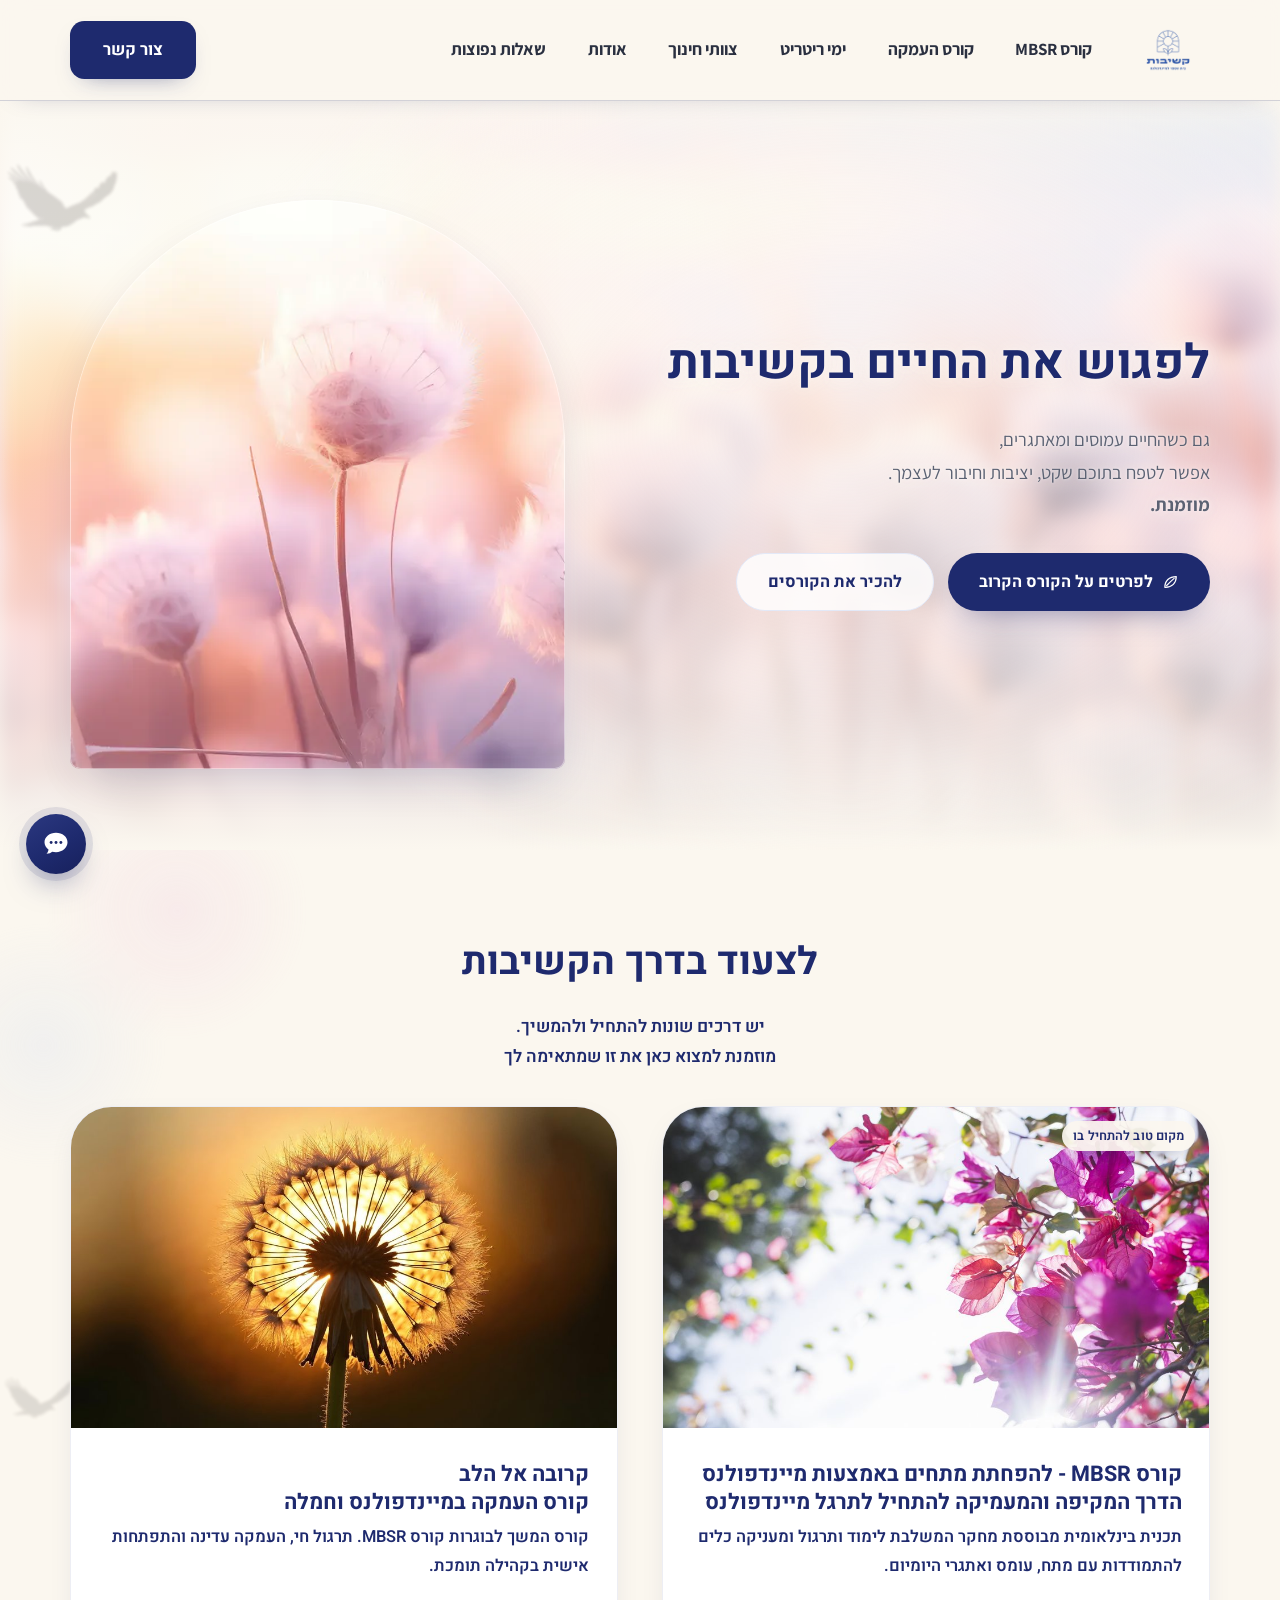
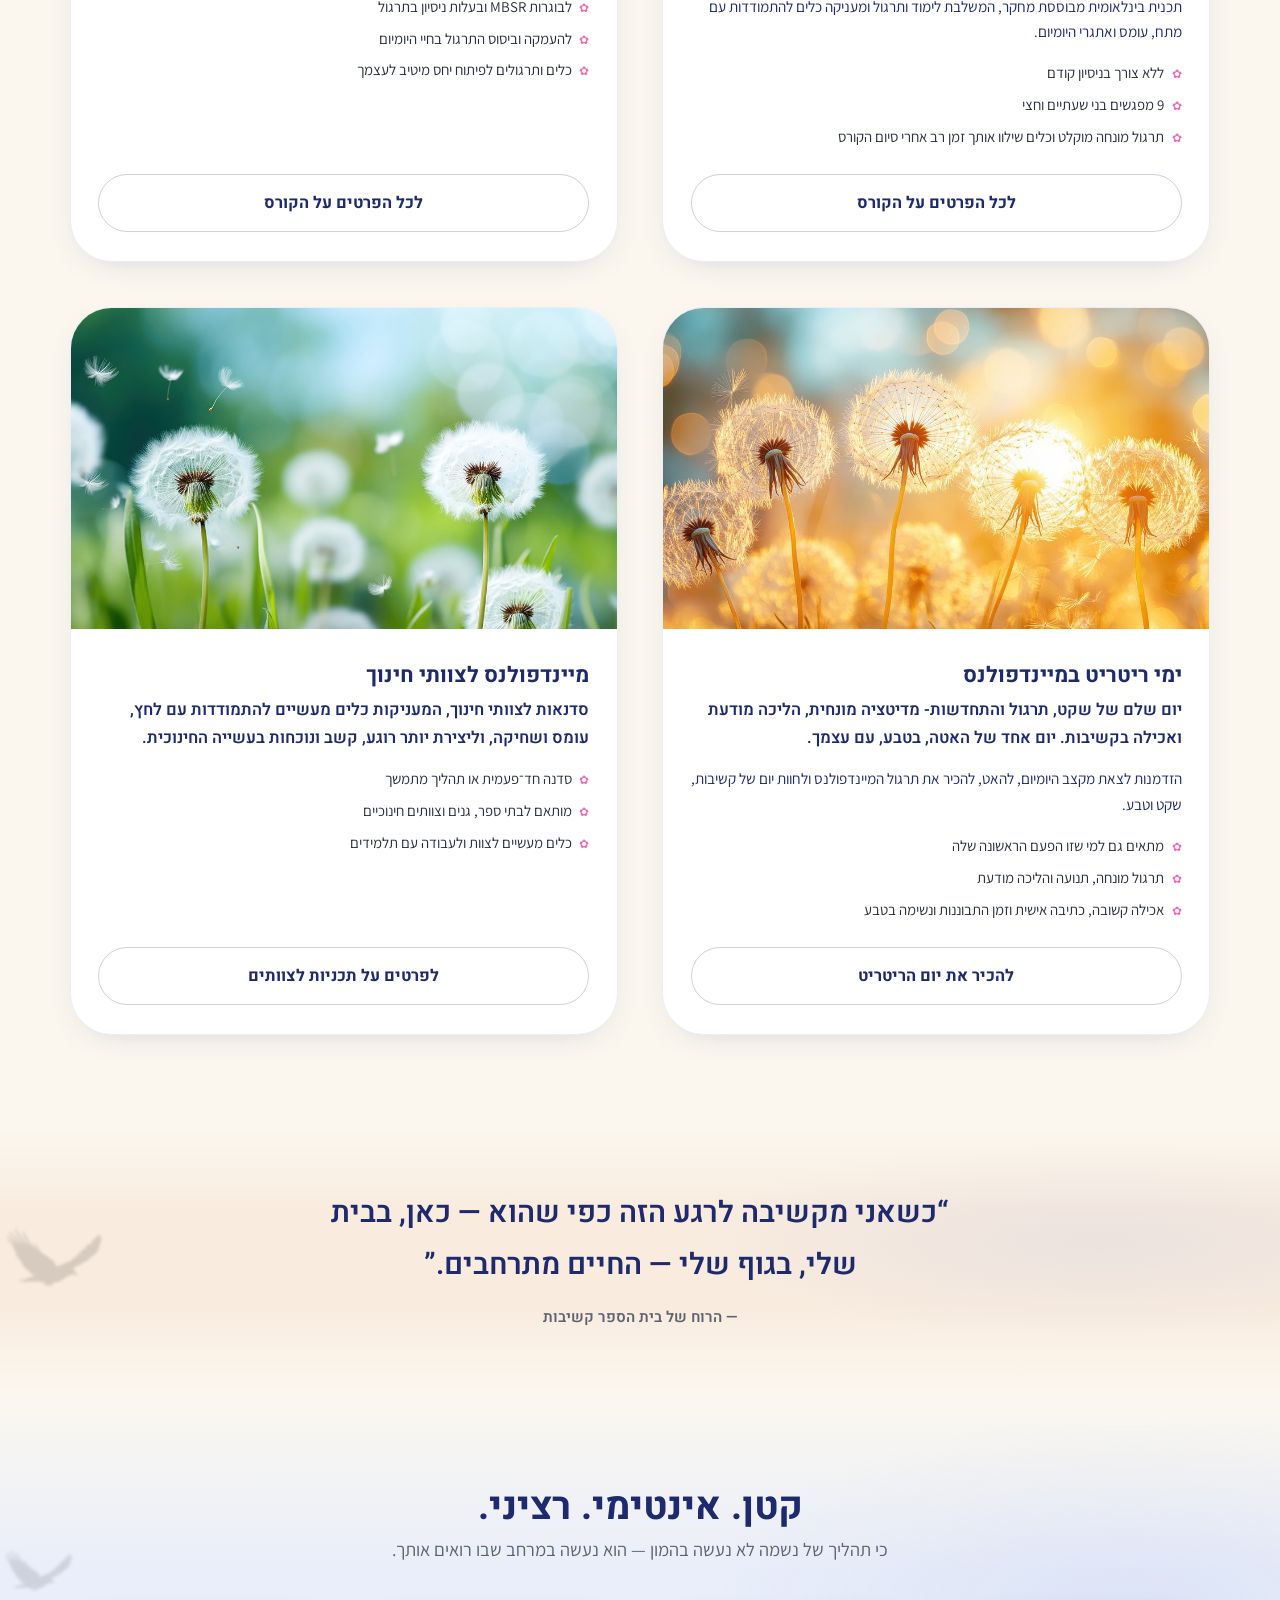
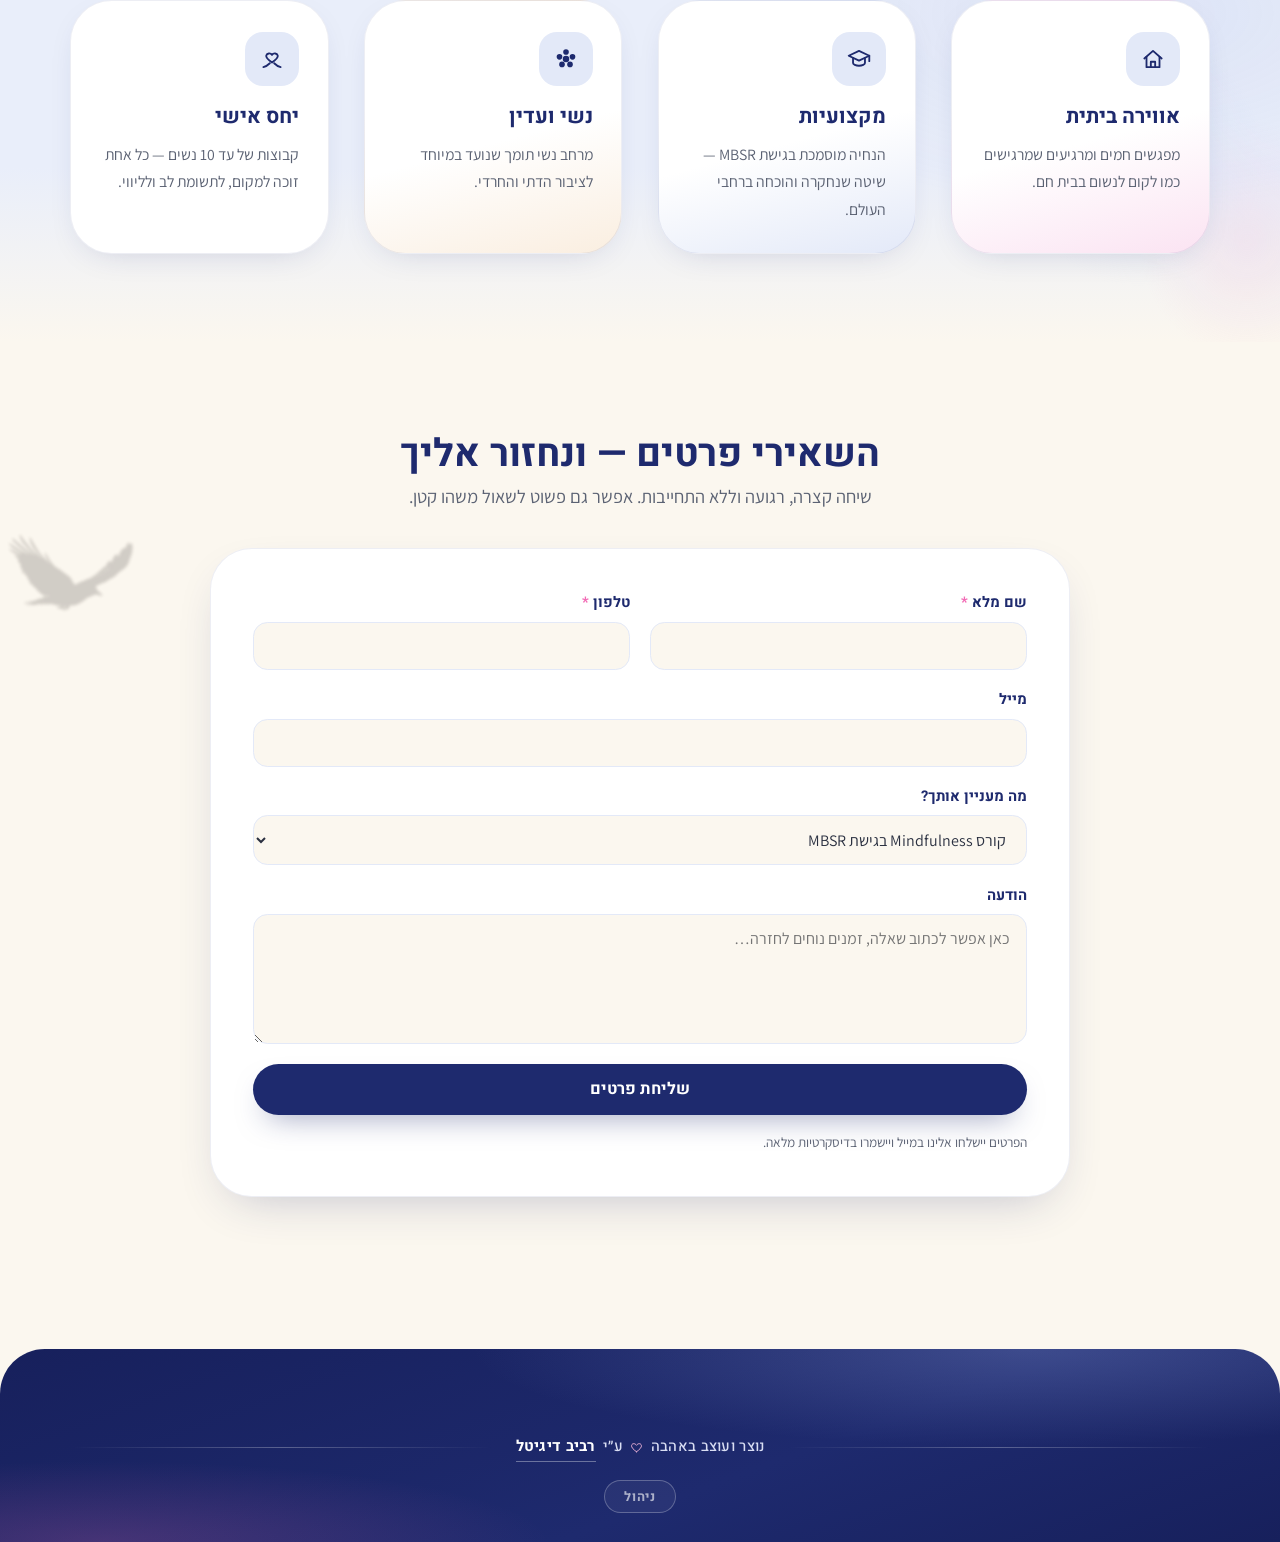
==== commit fcea36f2: "Refine section bird placement" ====
--- a/index.html
+++ b/index.html
@@ -24,7 +24,7 @@
   <link href="https://fonts.googleapis.com/css2?family=Heebo:wght@400;500;700;800&family=Assistant:wght@400;500;600;700&display=swap" rel="stylesheet">
   <script src="assets/js/icons.js" defer></script>
   <script src="assets/js/landscape.js?v=c6" defer></script>
-  <link rel="stylesheet" href="assets/css/style.css?v=c39">
+  <link rel="stylesheet" href="assets/css/style.css?v=c40">
   <link rel="stylesheet" href="assets/css/editor.css?v=c10">
   <link rel="preload" as="image" href="assets/img/hero-dreamy-1600.webp" fetchpriority="high">
   <!-- אם JS לא רץ, תצוגת ה-hero נשארת תקינה עם התמונה המטושטשת בלבד -->
@@ -272,7 +272,7 @@
       <span class="fc-line" aria-hidden="true"></span>
     </div>
   </div>
-</footer>  <script src="assets/js/site.js?v=c34"></script>
+</footer>  <script src="assets/js/site.js?v=c35"></script>
 <script src="assets/js/editor.js?v=c10"></script>
 </body>
 </html>
--- a/assets/css/style.css
+++ b/assets/css/style.css
@@ -836,12 +836,12 @@
   100% { transform: translate3d(118vw, var(--end-y, 3vh), 0) scale(var(--size, 1)) scaleX(var(--dir, 1)) rotate(var(--bank-b, 2deg)); }
 }
 @keyframes sectionGlide {
-  0%, 100% { left: 6%; }
-  50% { left: calc(94% - var(--bird-width, 124px)); }
+  0%, 100% { left: var(--flight-start, 6%); }
+  50% { left: calc(var(--flight-end, 94%) - var(--bird-width, 124px)); }
 }
 @keyframes sectionGlideBack {
-  0%, 100% { left: calc(94% - var(--bird-width, 124px)); }
-  50% { left: 6%; }
+  0%, 100% { left: calc(var(--flight-end, 94%) - var(--bird-width, 124px)); }
+  50% { left: var(--flight-start, 6%); }
 }
 @keyframes siteBirdFacing {
   0%, 49.999% { transform: scaleX(1); }
